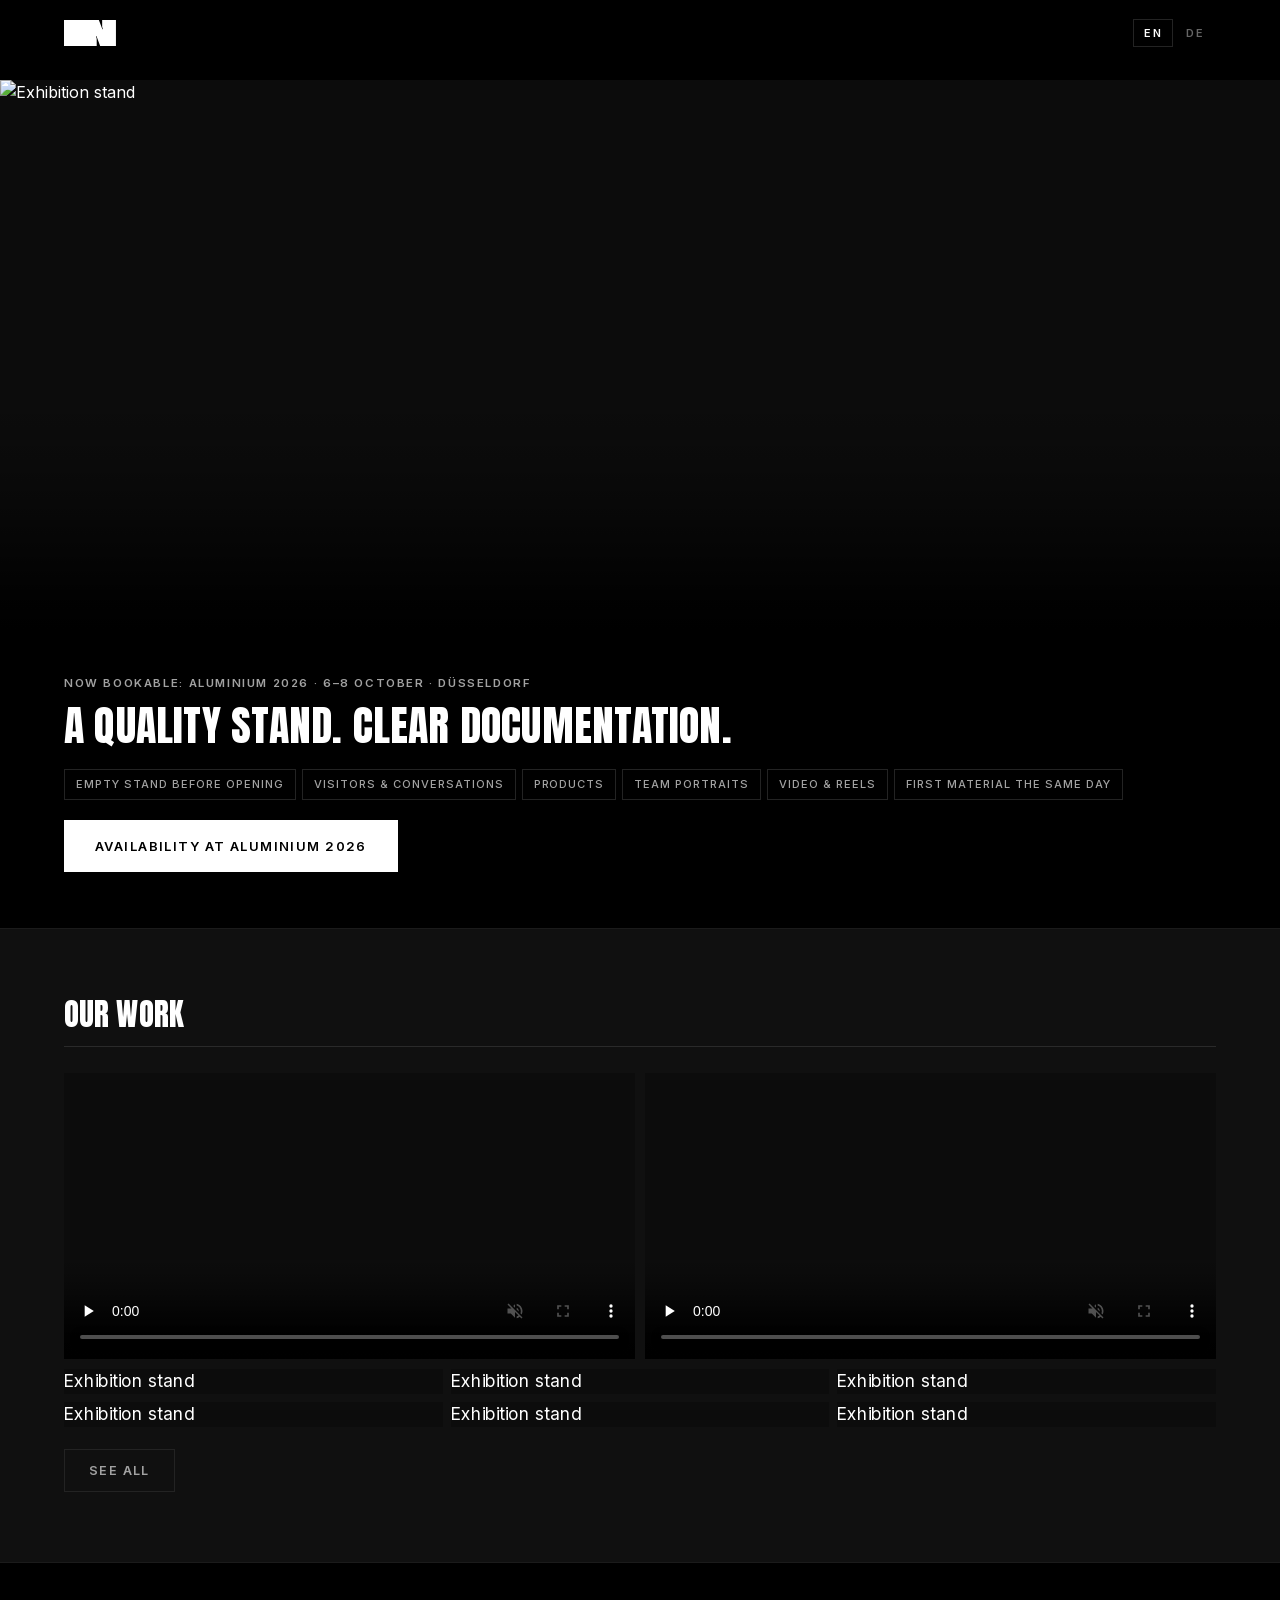
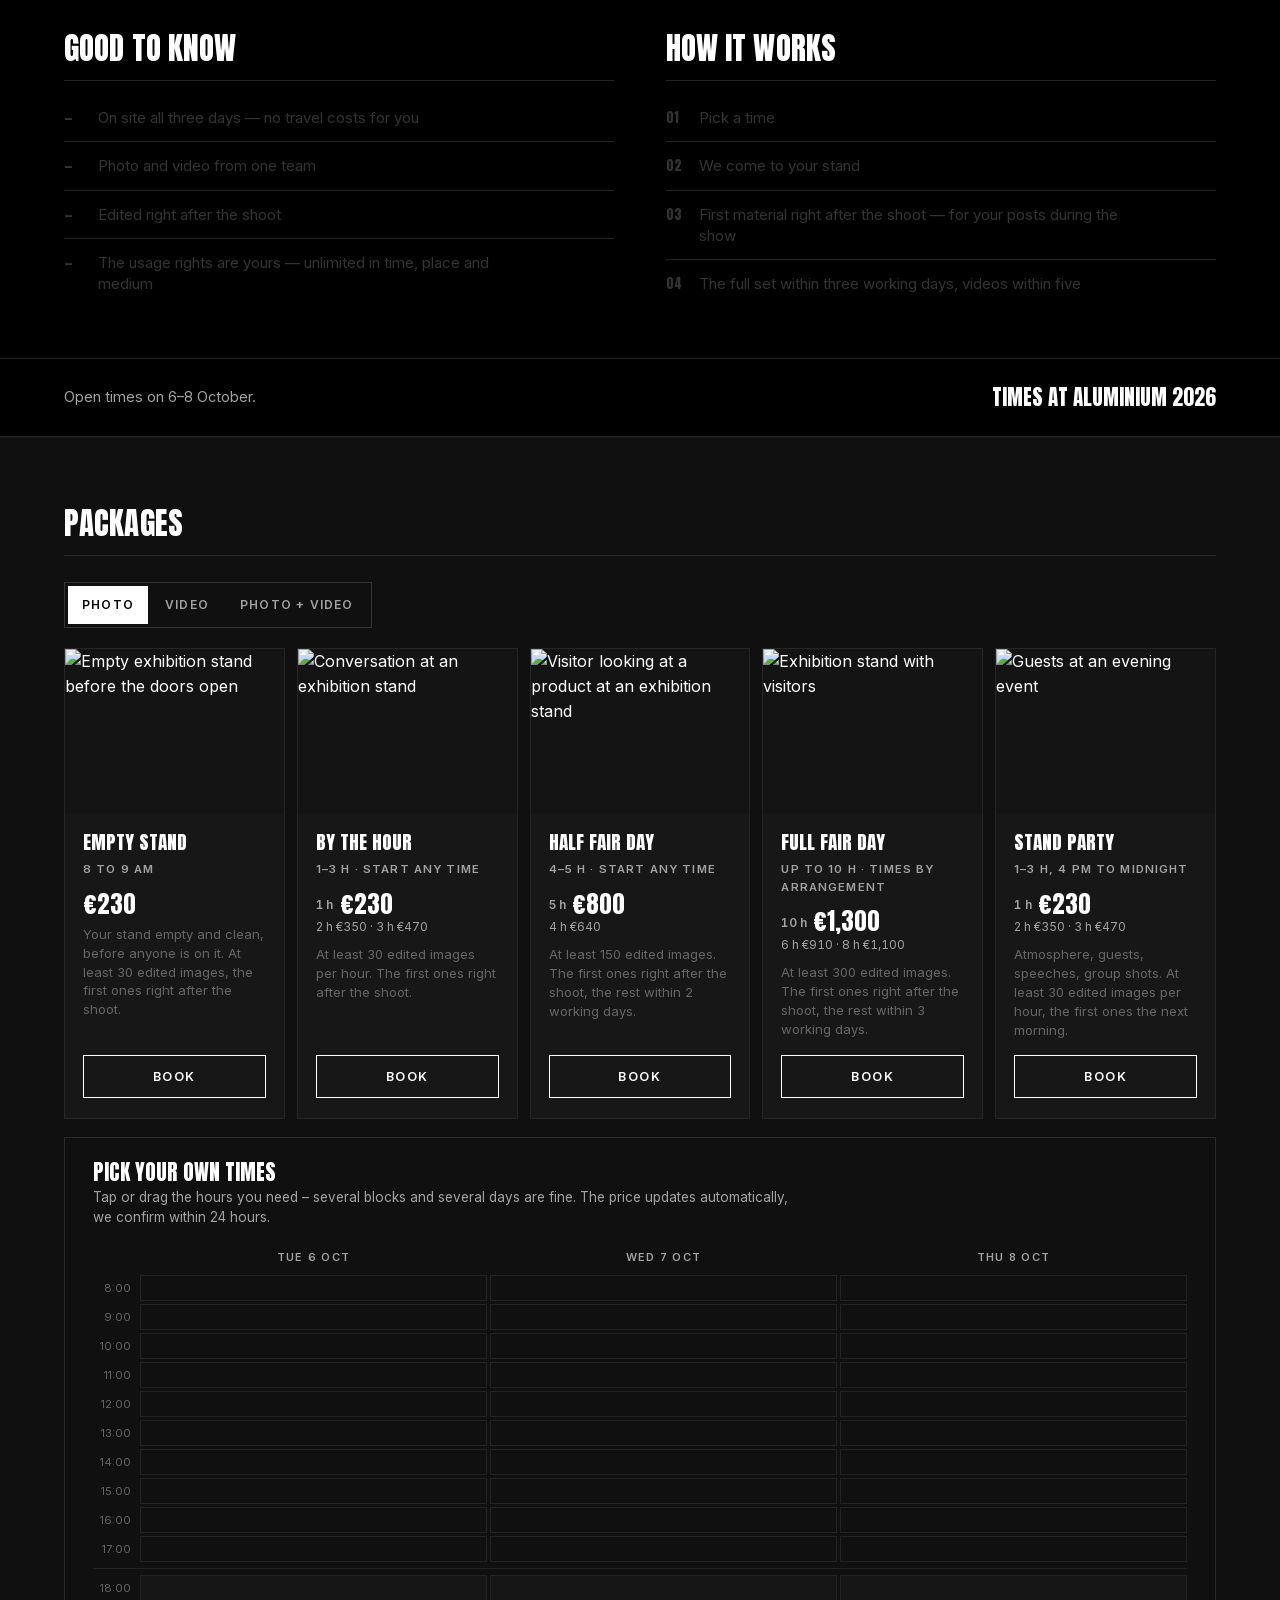
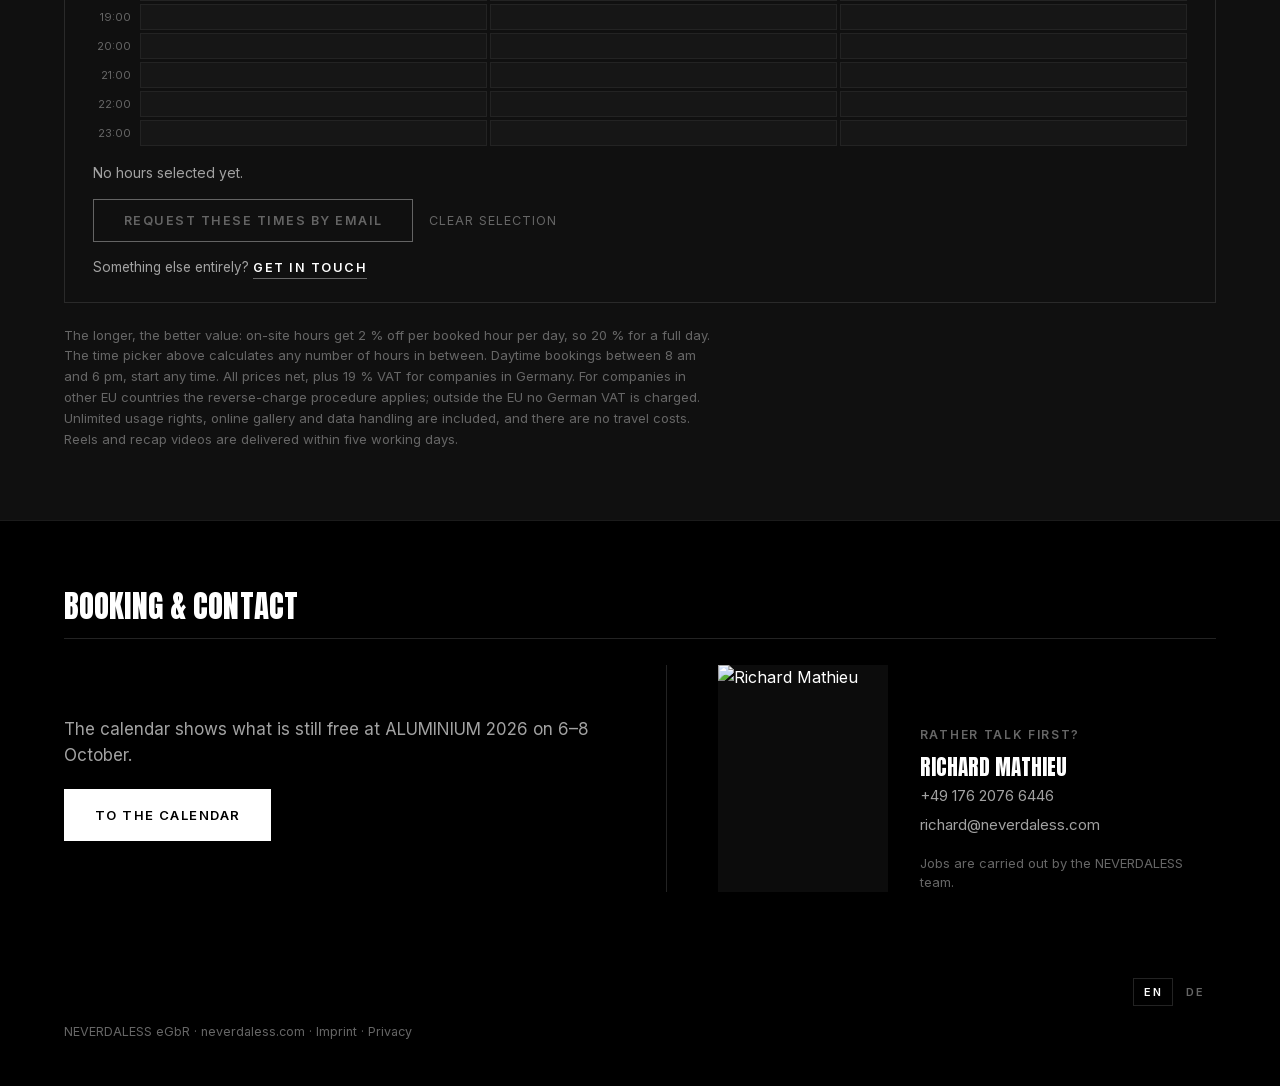
==== index.html @ 0dc6f557 "Kopfzeile etwas höher, Logo ca. 45 % größer Co-Authored-By: Claude Opus 5.5 <noreply@anthropic.com>" ====
<!doctype html>
<html lang="en">
<head>
<meta charset="utf-8">
<meta name="viewport" content="width=device-width,initial-scale=1,viewport-fit=cover">
<meta name="robots" content="noindex,nofollow">
<meta name="description" content="Photo and video for your exhibition stand at ALUMINIUM 2026 in Düsseldorf, bookable by the hour. NEVERDALESS.">
<meta property="og:title" content="Exhibition Stand Documentation | NEVERDALESS">
<meta property="og:description" content="Photo and video for your exhibition stand at ALUMINIUM 2026, bookable by the hour.">
<meta property="og:image" content="https://static.wixstatic.com/media/fe18f9_3aad3841d3294165a005862a00bf77a9~mv2.jpg/v1/fill/w_1200,h_630,q_85/file.jpg">
<meta name="theme-color" content="#000000">
<link rel="icon" href="https://static.wixstatic.com/shapes/af249d_1c108b23d3884ca4b570a768c22b61ab.svg" type="image/svg+xml">
<title>Exhibition Stand Documentation</title>
<link rel="stylesheet" href="fonts/fonts.css?v=2">

<style>
:root{
  color-scheme: dark;
  --ground:#000000;
  --raise:#0c0c0c;
  --line:#232323;
  --ink:#ffffff;
  --ink-2:#a2a2a2;
  --ink-3:#666666;
  --display:"Anton","Haettenschweiler","Arial Narrow",Impact,sans-serif;
  --body:"Inter","Helvetica Neue",Helvetica,Arial,sans-serif;
  --gut:clamp(18px,5vw,64px);
}
*{box-sizing:border-box}
body{
  background:var(--ground);color:var(--ink);
  font-family:var(--body);font-size:16px;line-height:1.55;
  -webkit-font-smoothing:antialiased;margin:0;
}
img,video{max-width:100%;display:block}
a{color:inherit}
p{margin:0}
ul{margin:0;padding:0;list-style:none}

.bleed{padding-inline:var(--gut)}
section{padding-block:clamp(40px,5.5vw,72px)}

.label{
  font-family:var(--display);font-weight:400;
  font-size:clamp(21px,2.5vw,31px);line-height:1;letter-spacing:.004em;
  text-transform:uppercase;color:var(--ink);
  margin:0 0 26px;padding-bottom:16px;border-bottom:1px solid var(--line);
}
h1,h2{font-family:var(--display);font-weight:400;margin:0;text-transform:uppercase;text-wrap:balance}
h1{font-size:clamp(25px,3.4vw,42px);line-height:1.06;letter-spacing:.005em}
h2{font-size:clamp(20px,2.4vw,30px);line-height:1.06}

/* ---------- Sprachumschalter ---------- */
.bar{
  display:flex;justify-content:flex-end;gap:2px;
  padding-block:16px;background:var(--ground);align-items:center;
  position:sticky;top:env(safe-area-inset-top,0px);z-index:5;
}
.bar.static{position:static}
.bar .logo{margin-right:auto;display:flex;align-items:center;color:var(--ink);padding:4px 0}
.bar .logo svg{height:26px;width:auto;display:block}
.bar .logo:hover{opacity:.75}
.bar button{
  font-family:var(--body);font-size:11px;font-weight:600;letter-spacing:.16em;
  background:none;border:1px solid transparent;color:var(--ink-3);
  padding:6px 10px;cursor:pointer;transition:color .16s,border-color .16s;
}
.bar button[aria-pressed="true"]{color:var(--ink);border-color:var(--line)}
.bar button:hover{color:var(--ink)}

/* ---------- Hero ---------- */
.stage{width:100%;aspect-ratio:21/9;overflow:hidden;background:var(--raise);margin-top:14px}
.stage{position:relative}
.stage img{position:absolute;inset:0;width:100%;height:100%;object-fit:cover;opacity:0;transition:opacity 1s ease}
.stage img.on{opacity:1}
.stage::after{content:"";position:absolute;left:0;right:0;bottom:0;height:42%;pointer-events:none;
  background:linear-gradient(to bottom,rgba(0,0,0,0) 0%,rgba(0,0,0,.18) 30%,rgba(0,0,0,.5) 60%,rgba(0,0,0,.85) 85%,var(--ground) 100%)}
@media(max-width:700px){.stage{aspect-ratio:4/3}}
.hero{padding-block:clamp(28px,4vw,46px) clamp(34px,5vw,56px)}
.hero-in{display:flex;flex-direction:column;gap:20px;align-items:flex-start}
.hero .fair{font-size:11.5px;font-weight:600;letter-spacing:.14em;text-transform:uppercase;color:var(--ink-2);margin:0 0 -8px}
.hero .sub{color:var(--ink-2);font-size:clamp(14.5px,1.4vw,17px);max-width:64ch}
.hero .sub.claim{color:var(--ink);font-weight:500;letter-spacing:.01em}
.hero .sub b{color:var(--ink);font-weight:500}

.cta{
  display:inline-block;font-family:var(--body);font-size:13px;font-weight:600;
  letter-spacing:.11em;text-transform:uppercase;
  background:var(--ink);color:#000;text-decoration:none;
  padding:15px 30px;border:1px solid var(--ink);transition:background .16s,color .16s;
}
.cta:hover,.cta:focus-visible{background:transparent;color:var(--ink)}
a:focus-visible,button:focus-visible{outline:2px solid #fff;outline-offset:3px}

/* ---------- Schlagworte ---------- */
.tags{display:flex;flex-wrap:wrap;gap:6px}
.tags span{
  font-size:11px;font-weight:500;letter-spacing:.09em;text-transform:uppercase;
  color:var(--ink-2);border:1px solid var(--line);padding:6px 11px;
}

/* ---------- Galerien ---------- */
.films{display:grid;grid-template-columns:repeat(auto-fit,minmax(320px,1fr));gap:10px}
.films video{width:100%;background:var(--raise)}
.shots{columns:1;column-gap:8px}
@media(min-width:600px){.shots{columns:2}}
@media(min-width:1000px){.shots{columns:3}}
.shots figure{margin:0 0 8px;break-inside:avoid;overflow:hidden;background:var(--raise)}
.shots figure.more{display:none}
.shots.open figure.more{display:block}
.more-btn{margin-top:14px;font-family:var(--body);font-size:12.5px;font-weight:600;letter-spacing:.11em;text-transform:uppercase;background:none;border:1px solid var(--line);color:var(--ink-2);padding:13px 24px;cursor:pointer;transition:color .16s,border-color .16s}
.more-btn:hover{color:var(--ink);border-color:var(--ink-3)}
.shots.open + .more-btn .m-open,.shots:not(.open) + .more-btn .m-close{display:none}
.shots img{width:100%;transition:transform .5s cubic-bezier(.2,.6,.2,1),filter .5s}
/* Weiches Scrollen (Lenis, nur Maus/Trackpad) + versetzte Galerie */
html.lenis,html.lenis body{height:auto}
.lenis.lenis-smooth{scroll-behavior:auto!important}
.lenis.lenis-smooth [data-lenis-prevent]{overscroll-behavior:contain}
.lenis.lenis-stopped{overflow:hidden}
.shots.px img{scale:1.1}
@media(hover:hover){.shots figure:hover img{transform:scale(1.035);filter:brightness(1.07)}}

/* ---------- Stichpunkte mit Lupe ---------- */
.cols{display:grid;grid-template-columns:1fr;gap:clamp(34px,4vw,56px)}
@media(min-width:800px){.cols{grid-template-columns:repeat(2,1fr)}}
.lens li{
  --t:0;
  padding:13px 0;border-top:1px solid var(--line);
  display:flex;gap:14px;align-items:baseline;
}
.lens li:first-child{border-top:0;padding-top:0}
.lens .n{
  font-family:var(--display);font-size:13px;color:var(--ink);
  font-variant-numeric:tabular-nums;flex:none;min-width:1.5em;
  opacity:calc(.2 + var(--t) * .8);
  transition:opacity .22s ease;
}
.lens .tx{
  display:inline-block;max-width:80%;
  font-size:15px;line-height:1.4;color:var(--ink);
  opacity:calc(.2 + var(--t) * .8);
  transform:scale(calc(1 + var(--t) * .25));
  transform-origin:left center;
  transition:opacity .22s ease,transform .22s cubic-bezier(.2,.7,.2,1);
  will-change:transform,opacity;
}
html.no-lens .lens .tx,html.no-lens .lens .n{opacity:1;transform:none}
.proofs{grid-column:1/-1}
.proof-h{font-size:12px;font-weight:600;letter-spacing:.14em;text-transform:uppercase;color:var(--ink-2);margin:0 0 12px}
.proof-row{display:grid;grid-template-columns:1fr;gap:10px}
@media(min-width:800px){.proof-row{grid-template-columns:1fr 1fr}}
.proof{margin:0}
.proof img{width:100%;background:var(--raise)}
.proof figcaption{
  margin-top:9px;font-size:12px;font-weight:500;letter-spacing:.14em;
  text-transform:uppercase;color:var(--ink-3);
}

/* ---------- Pakete ---------- */
.packs{display:grid;grid-template-columns:1fr;gap:10px}
@media(min-width:700px){.packs{grid-template-columns:repeat(2,1fr)}}
@media(min-width:1100px){.packs{grid-template-columns:repeat(4,1fr)}}
.pack{
  background:var(--raise);border:1px solid var(--line);
  padding:clamp(22px,2.2vw,28px);display:flex;flex-direction:column;gap:20px;
}
.pack .dur{font-family:var(--display);font-size:clamp(17px,1.8vw,21px);line-height:1;text-transform:uppercase}
.tiers li{
  display:flex;justify-content:space-between;align-items:baseline;gap:14px;
  padding:10px 0;border-top:1px solid var(--line);
}
.tiers li:first-child{border-top:0;padding-top:0}
.tiers .what{font-size:14px;color:var(--ink-2)}
.tiers .fee{font-size:16px;font-weight:600;font-variant-numeric:tabular-nums;white-space:nowrap}
.hrs{width:100%;border-collapse:collapse;font-variant-numeric:tabular-nums}
.hrs th{font-size:11px;font-weight:600;letter-spacing:.1em;text-transform:uppercase;color:var(--ink-3);text-align:right;padding:0 0 8px}
.hrs td{padding:9px 0;border-top:1px solid var(--line);text-align:right;font-size:14.5px;font-weight:600;white-space:nowrap}
.hrs td:first-child{text-align:left;font-size:13.5px;font-weight:400;color:var(--ink-2);white-space:normal;padding-right:8px}
.hrs th+th,.hrs td+td{padding-left:8px}
.incl{margin:auto 0 0;display:flex;flex-direction:column;gap:7px}
.incl li{font-size:13.5px;color:var(--ink-3);padding-left:15px;position:relative;line-height:1.45}
.incl li::before{content:"";position:absolute;left:0;top:.62em;width:5px;height:1px;background:var(--ink-3)}
.pack.early{border-color:#3a3a3a}
.book-link{display:block;text-align:center;margin-top:4px;padding:11px 16px;border:1px solid var(--ink);color:var(--ink);text-decoration:none;font-size:12.5px;font-weight:600;letter-spacing:.12em;text-transform:uppercase;transition:background .16s,color .16s}
.book-link:hover,.book-link:focus-visible{background:var(--ink);color:#000}
.pack .when,.party .when{font-size:12px;font-weight:600;letter-spacing:.1em;text-transform:uppercase;color:var(--ink-2);margin-top:-10px}

/* ---------- Pakete als Bildkarten ---------- */
.pc-switch{display:inline-flex;border:1px solid #333;padding:3px;gap:3px;margin-bottom:20px;max-width:100%}
.pc-switch button{font:inherit;font-size:12px;font-weight:600;letter-spacing:.1em;text-transform:uppercase;color:var(--ink-2);background:none;border:0;padding:10px 14px;cursor:pointer;white-space:nowrap}
.pc-switch button[aria-pressed="true"]{background:var(--ink);color:#000}
.pc-switch button:focus-visible{outline:1px solid var(--ink);outline-offset:2px}
.pc-cards{display:grid;grid-template-columns:repeat(5,minmax(0,1fr));gap:12px}
.pc-card{display:flex;flex-direction:column;background:var(--raise);border:1px solid var(--line);min-width:0}
.pc-card figure{margin:0;aspect-ratio:4/3;overflow:hidden;background:#141414}
.pc-card figure img{width:100%;height:100%;object-fit:cover}
.pc-in{display:flex;flex-direction:column;gap:9px;padding:18px 18px 20px;flex:1}
.pc-in .dur{font-family:var(--display);font-size:clamp(17px,1.5vw,20px);line-height:1.05;text-transform:uppercase}
.pc-in .when{font-size:11.5px;font-weight:600;letter-spacing:.1em;text-transform:uppercase;color:var(--ink-2)}
.pc-price{display:flex;flex-direction:column;gap:2px;margin-top:4px}
.pc-num{font-family:var(--display);font-size:clamp(22px,1.9vw,27px);line-height:1;font-variant-numeric:tabular-nums}
.pc-num small{font-family:var(--body);font-size:12px;font-weight:600;letter-spacing:.02em;text-transform:none;color:var(--ink-2);margin-right:6px;vertical-align:.35em}
.pc-per{font-size:12px;color:var(--ink-2);font-variant-numeric:tabular-nums}
.pc-note{font-size:13px;color:var(--ink-3);line-height:1.45;flex:1}
.pc-in .book-link{margin-top:6px}
.pc-note[data-mode]{display:none}
.pc-cards.m0 .pc-note[data-mode="0"],.pc-cards.m1 .pc-note[data-mode="1"],.pc-cards.m2 .pc-note[data-mode="2"]{display:block}
.pc-card{transition:transform .25s ease,background-color .25s ease,border-color .25s ease,box-shadow .25s ease}
.pc-card figure img{transition:transform .5s ease}
@media(hover:hover){
  .pc-card:hover{transform:translateY(-4px);background:#161616;border-color:#3a3a3a;box-shadow:0 14px 30px rgba(0,0,0,.55)}
  .pc-card:hover figure img{transform:scale(1.035)}
}
.pc-card:focus-within{border-color:#3a3a3a}
/* Abschnitte abwechselnd heller */
section.alt{background:#101010;border-block:1px solid #1b1b1b}
section.alt .label{border-bottom-color:#2a2a2a}
section.alt .pc-card{background:#171717;border-color:#262626}
section.alt .flex-bar{border-color:#2a2a2a}
@media(hover:hover){section.alt .pc-card:hover{background:#1e1e1e;border-color:#3a3a3a}}

@media(prefers-reduced-motion:reduce){.pc-card,.pc-card figure img{transition:none}.pc-card:hover{transform:none}.pc-card:hover figure img{transform:none}}
@media(max-width:1179px){
  .pc-cards{grid-template-columns:1fr;gap:10px}
  .pc-card{display:grid;grid-template-columns:minmax(0,38%) minmax(0,1fr)}
  .pc-card figure{aspect-ratio:auto;height:100%;min-height:200px}
}
@media(max-width:599px){
  .pc-card{display:flex}
  .pc-card figure{aspect-ratio:2/1;min-height:0;height:auto}
  .pc-in{padding:16px 16px 18px}
  .pc-switch{display:flex}
  .pc-switch button{flex:1;padding:10px 6px;font-size:11px;letter-spacing:.06em}
}
.flex-bar{margin-top:18px;border:1px solid var(--line);padding:clamp(18px,2vw,24px) clamp(22px,2.2vw,28px);display:flex;justify-content:space-between;align-items:center;gap:18px 32px;flex-wrap:wrap}
.flex-bar .fb-text{display:flex;flex-direction:column;gap:5px;max-width:70ch}
.flex-bar .fb-h{font-family:var(--display);font-size:clamp(17px,1.8vw,21px);text-transform:uppercase;line-height:1}
.flex-bar .fb-t{font-size:13.5px;color:var(--ink-2);line-height:1.45}

/* Wunschzeiten-Wähler */
.flex-bar.tw{display:block}
.tw-grid{margin-top:18px;display:grid;grid-template-columns:44px repeat(3,1fr);gap:3px;user-select:none;-webkit-user-select:none;touch-action:pan-y}
.tw-grid .tw-day{font-size:11px;font-weight:600;letter-spacing:.12em;text-transform:uppercase;color:var(--ink-2);text-align:center;padding:4px 0 6px}
.tw-grid .tw-h{font-size:11px;color:var(--ink-3);text-align:right;padding-right:6px;line-height:26px}
.tw-grid button{height:26px;border:1px solid var(--line);background:transparent;cursor:pointer;padding:0;font:inherit;color:transparent}
.tw-grid button:hover{border-color:var(--ink-3)}
.tw-grid button[aria-pressed="true"]{background:var(--ink);border-color:var(--ink)}
.tw-grid .tw-eve{background:rgba(255,255,255,.025)}
.tw-grid button.tw-full{background:repeating-linear-gradient(135deg,#1a1a1a 0 6px,#111 6px 12px);border-color:#1a1a1a;cursor:not-allowed}
.tw-grid .tw-sep{grid-column:1/-1;height:1px;background:var(--line);margin:3px 0}
.tw-out{margin-top:16px;font-size:14px;color:var(--ink-2);line-height:1.6;min-height:22px}
.tw-out b{color:var(--ink);font-weight:600}
.tw-out .tw-sum{margin-top:6px;font-family:var(--display);font-size:22px;color:var(--ink);text-transform:uppercase}
.tw-actions{margin-top:14px;display:flex;flex-wrap:wrap;gap:10px 16px;align-items:center}
.tw-actions .tw-send{margin-top:0;flex:0 1 320px}
.tw-actions .tw-send[aria-disabled="true"]{opacity:.35;pointer-events:none}
.tw-reset{background:none;border:0;color:var(--ink-3);font:inherit;font-size:12.5px;letter-spacing:.08em;text-transform:uppercase;cursor:pointer;padding:6px 0}
.tw-else{display:block;margin-top:16px}
.party{margin-top:10px;background:var(--raise);border:1px solid var(--line);padding:clamp(22px,2.2vw,28px);display:grid;grid-template-columns:1fr;gap:24px}
@media(min-width:800px){.party{grid-template-columns:1.1fr 1fr;align-items:start;gap:40px}}
.party-pics{position:relative;width:100%;max-width:680px;aspect-ratio:283/100;margin-top:4px;overflow:hidden;background:linear-gradient(to right,var(--ground),#1b1712 50%,var(--ground))}
.party-pics img{position:absolute;top:0;height:100%;width:53%;object-fit:cover}
.party-pics img:first-child{left:0;-webkit-mask-image:linear-gradient(to right,#000 0,#000 80%,rgba(0,0,0,.55) 90%,transparent 100%);mask-image:linear-gradient(to right,#000 0,#000 80%,rgba(0,0,0,.55) 90%,transparent 100%)}
.party-pics img:last-child{right:0;-webkit-mask-image:linear-gradient(to left,#000 0,#000 80%,rgba(0,0,0,.55) 90%,transparent 100%);mask-image:linear-gradient(to left,#000 0,#000 80%,rgba(0,0,0,.55) 90%,transparent 100%)}
.party-text{display:flex;flex-direction:column;gap:20px}
.party .party-pics{max-width:340px}
.party .incl{margin:0}
.party .dur{font-family:var(--display);font-size:clamp(17px,1.8vw,21px);line-height:1;text-transform:uppercase}
.party .when{margin-top:-10px}
.party-price{display:flex;flex-direction:column;gap:20px}
.fb-link{font-size:12.5px;font-weight:600;letter-spacing:.12em;text-transform:uppercase;color:var(--ink);text-decoration:none;border-bottom:1px solid var(--ink-3);padding-bottom:3px;white-space:nowrap}
.fb-link:hover{border-color:var(--ink)}
.flex-bar .fb-reach{display:flex;flex-direction:column;gap:4px;font-size:14px}
.flex-bar .fb-reach a{color:var(--ink-2);text-decoration:none}
.flex-bar .fb-reach a:hover{color:var(--ink)}
.pack.open{border-color:#3a3a3a}
.pack.open .reach{display:flex;flex-direction:column;gap:6px;font-size:14px;color:var(--ink-2)}
.pack.open .reach a{text-decoration:none}
.pack.open .reach a:hover{color:var(--ink)}
.jump{
  display:flex;align-items:center;justify-content:space-between;gap:20px;
  margin-top:clamp(34px,4vw,52px);padding:22px var(--gut);
  margin-inline:calc(var(--gut) * -1);
  border-top:1px solid var(--line);border-bottom:1px solid var(--line);
  text-decoration:none;color:var(--ink-2);transition:color .18s,background .18s;
}
.jump:hover,.jump:focus-visible{color:var(--ink);background:var(--raise)}
.jump .jt{font-size:14.5px;line-height:1.4}
.jump .ja{font-family:var(--display);font-size:clamp(17px,1.8vw,21px);text-transform:uppercase;white-space:nowrap;color:var(--ink)}
@media(max-width:560px){.jump{flex-direction:column;align-items:flex-start;gap:12px}}
.fine{margin-top:22px;color:var(--ink-3);font-size:13px;max-width:82ch;line-height:1.6}

/* ---------- Buchung ---------- */
.book{display:flex;flex-direction:column;gap:20px;align-items:flex-start}
.book .sub{font-size:clamp(15px,1.4vw,17px)}
.bk-grid{display:grid;grid-template-columns:1fr;gap:clamp(32px,4vw,56px)}
.bk-grid .solo{padding-top:28px;border-top:1px solid var(--line)}
@media(min-width:768px){.bk-grid{grid-template-columns:1fr 1fr;align-items:center}.bk-grid .solo{padding-top:0;border-top:0;padding-left:clamp(28px,4vw,56px);border-left:1px solid var(--line)}}
.bk-grid .solo .pic{width:clamp(110px,14vw,170px)}
.pack-pics{margin-top:4px}
.cal-wrap{margin-top:clamp(36px,4.5vw,56px);border-top:1px solid var(--line);padding-top:clamp(24px,3vw,36px);scroll-margin-top:24px}
#cal-inline{width:100%;min-height:0}
.cal-actions{display:flex;flex-wrap:wrap;gap:10px 12px;max-width:640px}
.cal-actions .book-link{flex:1 1 240px;margin-top:0;font-family:var(--body);background:none;cursor:pointer}
.cal-actions .cal-load{background:var(--ink);color:#000}
.cal-actions .cal-load:hover,.cal-actions .cal-load:focus-visible{background:transparent;color:var(--ink)}
.cal-hint{margin:12px 0 0;color:var(--ink-3);font-size:13px;line-height:1.55;max-width:62ch}
.cal-wrap.started .cal-load{display:none}
.cal-wrap.loaded .cal-actions,.cal-wrap.loaded .cal-hint{display:none}
.solo .lead{font-size:12px;font-weight:600;letter-spacing:.14em;text-transform:uppercase;color:var(--ink-3);margin-bottom:6px}
.direct{font-size:15px;color:var(--ink-2);margin:0}
.direct a{color:var(--ink);text-decoration:none;white-space:nowrap}
.direct a:hover{text-decoration:underline}
.direct .sep{color:var(--ink-3);margin:0 4px}
@media(max-width:560px){.direct .sep{display:none}.direct a{display:table;margin-top:6px}}
.mail{font-family:var(--display);font-size:clamp(22px,4vw,46px);line-height:1;text-decoration:none;word-break:break-word}

/* ---------- Team ---------- */
.team{display:grid;grid-template-columns:repeat(2,1fr);gap:clamp(14px,2vw,22px)}
@media(min-width:900px){.team{grid-template-columns:repeat(4,1fr)}}
.person{display:flex;flex-direction:column;gap:8px;min-width:0}
.person .pic{aspect-ratio:3/4;overflow:hidden;background:var(--raise)}
.person .pic img{width:100%;height:100%;object-fit:cover;transition:filter .5s}
@media(hover:hover){.person:hover .pic img{filter:brightness(1.08)}}
.person .nm{font-size:12.5px;font-weight:600;letter-spacing:.07em;text-transform:uppercase}
.person a,.person .tel{font-size:12.5px;color:var(--ink-2);text-decoration:none;overflow-wrap:anywhere;hyphens:none}
.person a:hover{color:var(--ink)}

.solo{display:flex;gap:clamp(18px,3vw,32px);align-items:flex-end}
.solo .pic{width:clamp(120px,22vw,200px);aspect-ratio:3/4;overflow:hidden;background:var(--raise);flex:none}
.solo .pic img{width:100%;height:100%;object-fit:cover}
.solo .who{display:flex;flex-direction:column;gap:6px;min-width:0}
.solo .nm{font-family:var(--display);font-size:clamp(17px,1.8vw,21px);text-transform:uppercase;line-height:1}
.solo .role{font-size:12px;font-weight:600;letter-spacing:.14em;text-transform:uppercase;color:var(--ink-3);margin-bottom:8px}
.solo a{font-size:15px;color:var(--ink-2);text-decoration:none;overflow-wrap:anywhere}
.solo a:hover{color:var(--ink)}
.solo .crew{margin-top:12px;font-size:13px;color:var(--ink-3);line-height:1.45}
.foot{padding-block:0 44px;color:var(--ink-3);font-size:12.5px}
.foot a{text-decoration:none}

/* ---------- Einblenden ---------- */
.pre{opacity:0;transform:translateY(22px)}
.in{opacity:1;transform:none;transition:opacity .7s ease,transform .7s cubic-bezier(.2,.6,.2,1)}
@media (prefers-reduced-motion:reduce){
  *{transition:none!important;animation:none!important}
  .pre{opacity:1;transform:none}
  .lens .tx,.lens .n{opacity:1!important;transform:none!important}
}
</style>

<div class="bar bleed">
  <a class="logo" href="https://www.neverdaless.com" target="_blank" rel="noopener" aria-label="Neverdaless"><svg viewBox="0 0 45 22.5219" aria-hidden="true" focusable="fals
</head>
<body>e"><path fill="currentColor" d="M 0.0000 0.0000 L 30.2026 0.0000 L 33.1694 7.8178 A 0.2492 0.2492 0 0 0 33.6678 7.8178 L 33.0658 5.7872 L 33.0658 0.0000 L 45.0000 0.0000 L 45.0000 22.5219 L 31.3255 22.5219 L 28.1940 14.1677 A 0.2443 0.2443 0 0 0 27.7054 14.1677 L 28.3343 16.2939 L 28.3343 22.5219 L 0.0000 22.5219 Z"/></svg></a>
  <button type="button" data-lang="en" aria-pressed="true">EN</button>
  <button type="button" data-lang="de" aria-pressed="false">DE</button>
</div>

<div class="stage">
  <img class="on" src="https://static.wixstatic.com/media/fe18f9_3aad3841d3294165a005862a00bf77a9~mv2.jpg/v1/fit/w_2200,h_2200,q_85/file.jpg" alt="Exhibition stand" loading="eager">
  <img data-src="https://static.wixstatic.com/media/fe18f9_0e9bf6e1a6534a59a7f3d863154196d4~mv2.jpg/v1/fit/w_2200,h_2200,q_85/file.jpg" alt="Exhibition stand">
  <img data-src="https://static.wixstatic.com/media/fe18f9_e96d45f8e0614279ace6249fa4a36d3a~mv2.jpg/v1/fit/w_2200,h_2200,q_85/file.jpg" alt="Exhibition stand">
  <img data-src="https://static.wixstatic.com/media/fe18f9_2f034d73d5254059a507c0ee9b0cd5ee~mv2.jpg/v1/fit/w_2200,h_2200,q_85/file.jpg" alt="Exhibition stand">
  <img data-src="https://static.wixstatic.com/media/fe18f9_4cf3f62260364f77915ed415f0a549b7~mv2.jpg/v1/fit/w_2200,h_2200,q_85/file.jpg" alt="Exhibition stand">
  <img data-src="https://static.wixstatic.com/media/fe18f9_245bd6aec1f4456eaab966787904844e~mv2.jpg/v1/fit/w_2200,h_2200,q_85/file.jpg" alt="Exhibition stand">
</div>

<section class="hero bleed">
  <div class="hero-in">
    <p class="fair" data-de="Jetzt buchbar: {fair} · {dates} · {city}">Now bookable: {fair} · {dates} · {city}</p>
    <h1 data-de="Hochwertiger Stand. Klare Dokumentation.">A quality stand. Clear documentation.</h1>
    <div class="tags">
      <span data-de="Leerer Stand vor Messeöffnung">Empty stand before opening</span>
      <span data-de="Besucher &amp; Gespräche">Visitors &amp; conversations</span>
      <span data-de="Produkte">Products</span>
      <span data-de="Teamporträts">Team portraits</span>
      <span data-de="Video &amp; Reels">Video &amp; reels</span>
      <span data-de="Erstes Material am selben Tag">First material the same day</span>
    </div>
    <a class="cta" href="#booking" data-de="Verfügbarkeit auf der {fair}">Availability at {fair}</a>
  </div>
</section>

<section class="bleed rise alt">
  <p class="label" data-de="Unsere Referenzen">Our work</p>
  <div class="films">
    <video src="https://video.wixstatic.com/video/fe18f9_1ea583b1c28b4db09e87d09adfff8e07/720p/mp4/file.mp4" poster="https://static.wixstatic.com/media/fe18f9_2d4021ef36b045e5b7be317c3b032c5f~mv2.jpg/v1/fit/w_1600,h_1600,q_85/file.jpg" controls muted playsinline preload="none"></video>
    <video src="https://video.wixstatic.com/video/fe18f9_8b0a197d12224a24a4bc466aca7b3c17/720p/mp4/file.mp4" poster="https://static.wixstatic.com/media/fe18f9_83886915838c4d1b96222e104f0e43ef~mv2.jpg/v1/fit/w_1600,h_1600,q_85/file.jpg" controls muted playsinline preload="none"></video>
  </div>
  <div style="height:10px"></div>
  <div class="shots">
    <figure><img src="https://static.wixstatic.com/media/fe18f9_3aad3841d3294165a005862a00bf77a9~mv2.jpg/v1/fit/w_2200,h_2200,q_85/file.jpg" alt="Exhibition stand" loading="lazy"></figure>
    <figure><img src="https://static.wixstatic.com/media/fe18f9_e96d45f8e0614279ace6249fa4a36d3a~mv2.jpg/v1/fit/w_2200,h_2200,q_85/file.jpg" alt="Exhibition stand" loading="lazy"></figure>
    <figure><img src="https://static.wixstatic.com/media/fe18f9_01d2f9b3198249a7b5ce301fa843e7c3~mv2.jpg/v1/fit/w_1600,h_1600,q_85/file.jpg" alt="Exhibition stand" loading="lazy"></figure>
    <figure><img src="https://static.wixstatic.com/media/fe18f9_0e9bf6e1a6534a59a7f3d863154196d4~mv2.jpg/v1/fit/w_2200,h_2200,q_85/file.jpg" alt="Exhibition stand" loading="lazy"></figure>
    <figure><img src="https://static.wixstatic.com/media/fe18f9_3b95a2a971774f2da7e600b8b41dca64~mv2.jpg/v1/fit/w_1600,h_1600,q_85/file.jpg" alt="Exhibition stand" loading="lazy"></figure>
    <figure><img src="https://static.wixstatic.com/media/fe18f9_05272d118c1c490082338de9843dcd07~mv2.jpg/v1/fit/w_1600,h_1600,q_85/file.jpg" alt="Exhibition stand" loading="lazy"></figure>
    <figure class="more"><img src="https://static.wixstatic.com/media/fe18f9_ff8229f6552d4c02823dea7152026ae7~mv2.jpg/v1/fit/w_1600,h_1600,q_85/file.jpg" alt="Exhibition stand" loading="lazy"></figure>
    <figure class="more"><img src="https://static.wixstatic.com/media/fe18f9_2f034d73d5254059a507c0ee9b0cd5ee~mv2.jpg/v1/fit/w_2200,h_2200,q_85/file.jpg" alt="Exhibition stand" loading="lazy"></figure>
    <figure class="more"><img src="https://static.wixstatic.com/media/fe18f9_819203588e8948dcbc297788738a130d~mv2.jpg/v1/fit/w_1600,h_1600,q_85/file.jpg" alt="Exhibition stand" loading="lazy"></figure>
    <figure class="more"><img src="https://static.wixstatic.com/media/fe18f9_5534eb2b0c6a43fb838cf0f38cb0f0fb~mv2.jpg/v1/fit/w_1600,h_1600,q_85/file.jpg" alt="Exhibition stand" loading="lazy"></figure>
    <figure class="more"><img src="https://static.wixstatic.com/media/fe18f9_4cf3f62260364f77915ed415f0a549b7~mv2.jpg/v1/fit/w_2200,h_2200,q_85/file.jpg" alt="Exhibition stand" loading="lazy"></figure>
    <figure class="more"><img src="https://static.wixstatic.com/media/fe18f9_245bd6aec1f4456eaab966787904844e~mv2.jpg/v1/fit/w_2200,h_2200,q_85/file.jpg" alt="Exhibition stand" loading="lazy"></figure>
    <figure class="more"><img src="https://static.wixstatic.com/media/fe18f9_ad500b04ef1146d19a06908ed810eb68~mv2.jpg/v1/fit/w_1600,h_1600,q_85/file.jpg" alt="Exhibition stand" loading="lazy"></figure>
    <figure class="more"><img src="https://static.wixstatic.com/media/fe18f9_9926fb6e65c04c98876faea3a461bd1a~mv2.jpg/v1/fit/w_1600,h_1600,q_85/file.jpg" alt="Exhibition stand" loading="lazy"></figure>
    <figure class="more"><img src="https://static.wixstatic.com/media/fe18f9_c8fdcafd9284401580be539fdeed24a1~mv2.jpg/v1/fit/w_1600,h_1600,q_85/file.jpg" alt="Exhibition stand" loading="lazy"></figure>
  </div>
  <button type="button" class="more-btn" aria-expanded="false"><span class="m-open" data-de="Alle ansehen">See all</span><span class="m-close" data-de="Weniger anzeigen">Show less</span></button>
</section>


<section class="bleed rise" style="padding-bottom:0">
  <div class="cols">
    <div>
      <p class="label" data-de="Gut zu wissen">Good to know</p>
      <ul class="lens">
        <li><span class="n">—</span><span class="tx" data-de="Alle drei Messetage vor Ort — keine Anfahrtskosten für Sie">On site all three days — no travel costs for you</span></li>
        <li><span class="n">—</span><span class="tx" data-de="Foto und Video aus einer Hand">Photo and video from one team</span></li>
        <li><span class="n">—</span><span class="tx" data-de="Bearbeitet direkt im Anschluss">Edited right after the shoot</span></li>
        <li><span class="n">—</span><span class="tx" data-de="Die Nutzungsrechte gehören Ihnen — zeitlich, räumlich und medial unbeschränkt">The usage rights are yours — unlimited in time, place and medium</span></li>
      </ul>
    </div>
    <div>
      <p class="label" data-de="Ablauf">How it works</p>
      <ul class="lens">
        <li><span class="n">01</span><span class="tx" data-de="Termin wählen">Pick a time</span></li>
        <li><span class="n">02</span><span class="tx" data-de="Wir kommen an Ihren Stand">We come to your stand</span></li>
                <li><span class="n">03</span><span class="tx" data-de="Erstes Material direkt im Anschluss — für Ihre Posts während der Messe">First material right after the shoot — for your posts during the show</span></li>
        <li><span class="n">04</span><span class="tx" data-de="Alle weiteren Bilder innerhalb von drei Werktagen, Videos innerhalb von fünf">The full set within three working days, videos within five</span></li>
      </ul>
    </div>
  </div>
  <a class="jump" href="#booking">
    <span class="jt" data-de="Freie Zeiten vom {dates}.">Open times on {dates}.</span>
    <span class="ja" data-de="Zeiten auf der {fair}">Times at {fair}</span>
  </a>
</section>

<section class="bleed rise alt">
  <p class="label" data-de="Pakete">Packages</p>
  <div class="pc-switch" role="group" aria-label="Photo, video or both">
    <button type="button" aria-pressed="true" data-m="0" data-de="Foto">Photo</button><button type="button" aria-pressed="false" data-m="1">Video</button><button type="button" aria-pressed="false" data-m="2" data-de="Foto + Video">Photo + video</button>
  </div>
  <div class="pc-cards m0">
    <article class="pc-card">
      <figure><img src="https://static.wixstatic.com/media/fe18f9_e6f3171232ef482e99232998adeb250c~mv2.jpg/v1/fit/w_1600,h_1600,q_85/file.jpg" alt="Empty exhibition stand before the doors open" loading="lazy"></figure>
      <div class="pc-in">
        <span class="dur" data-de="Leerer Stand">Empty stand</span>
        <span class="when" data-de="8 bis 9 Uhr">8 to 9 am</span>
        <div class="pc-price"><span class="pc-num" data-p="230,350,520"></span></div>
        <p class="pc-note" data-mode="0" data-de="Ihr Stand leer und aufgeräumt, bevor jemand darauf steht. Mind. 30 bearbeitete Bilder, die ersten direkt im Anschluss.">Your stand empty and clean, before anyone is on it. At least 30 edited images, the first ones right after the shoot.</p>
        <p class="pc-note" data-mode="1" data-de="Ihr Stand leer und aufgeräumt, bevor jemand darauf steht. Ein Reel (mind. 30 s), innerhalb von fünf Werktagen.">Your stand empty and clean, before anyone is on it. One reel (min. 30 s), within five working days.</p>
        <p class="pc-note" data-mode="2" data-de="Ihr Stand leer und aufgeräumt, bevor jemand darauf steht. Mind. 30 Bilder und ein Reel (mind. 30 s).">Your stand empty and clean, before anyone is on it. At least 30 images and one reel (min. 30 s).</p>
        <a class="book-link" href="https://cal.com/neverdaless/stand-early" target="_blank" rel="noopener" data-de="Buchen">Book</a>
      </div>
    </article>
    <article class="pc-card">
      <figure><img src="https://static.wixstatic.com/media/fe18f9_819203588e8948dcbc297788738a130d~mv2.jpg/v1/fit/w_1600,h_1600,q_85/file.jpg" alt="Conversation at an exhibition stand" loading="lazy"></figure>
      <div class="pc-in">
        <span class="dur" data-de="Stundenweise">By the hour</span>
        <span class="when" data-de="1–3 Std · Start frei wählbar">1–3 h · start any time</span>
        <div class="pc-price"><span class="pc-num" data-p="230,350,520" data-pre="1"></span>
        <span class="pc-per" data-l="2,3" data-h="350,590,890|470,820,1250"></span></div>
        <p class="pc-note" data-mode="0" data-de="Mind. 30 bearbeitete Bilder pro Stunde. Die ersten direkt im Anschluss.">At least 30 edited images per hour. The first ones right after the shoot.</p>
        <p class="pc-note" data-mode="1" data-de="Ein Reel (mind. 30 s) pro Stunde, innerhalb von fünf Werktagen.">One reel (min. 30 s) per hour, within five working days.</p>
        <p class="pc-note" data-mode="2" data-de="Mind. 30 Bilder und ein Reel (mind. 30 s) pro Stunde. Erste Bilder direkt im Anschluss.">At least 30 images and one reel (min. 30 s) per hour. First images right after the shoot.</p>
        <a class="book-link" href="https://cal.com/neverdaless/stand-1h" target="_blank" rel="noopener" data-de="Buchen">Book</a>
      </div>
    </article>
    <article class="pc-card">
      <figure><img src="https://static.wixstatic.com/media/fe18f9_c8fdcafd9284401580be539fdeed24a1~mv2.jpg/v1/fit/w_1600,h_1600,q_85/file.jpg" alt="Visitor looking at a product at an exhibition stand" loading="lazy"></figure>
      <div class="pc-in">
        <span class="dur" data-de="Halber Messetag">Half fair day</span>
        <span class="when" data-de="4–5 Std · Start frei wählbar">4–5 h · start any time</span>
        <div class="pc-price"><span class="pc-num" data-p="800,1300,2000" data-pre="5"></span>
        <span class="pc-per" data-l="4" data-h="640,1050,1600"></span></div>
        <p class="pc-note" data-mode="0" data-de="Mind. 150 bearbeitete Bilder. Die ersten direkt im Anschluss, der Rest in 2 Werktagen.">At least 150 edited images. The first ones right after the shoot, the rest within 2 working days.</p>
        <p class="pc-note" data-mode="1" data-de="Short Recap (mind. 60 s) und 1 Reel, innerhalb von fünf Werktagen.">Short recap (min. 60 s) and 1 reel, within five working days.</p>
        <p class="pc-note" data-mode="2" data-de="Mind. 150 Bilder, Short Recap (mind. 60 s) und 1 Reel. Erste Bilder direkt im Anschluss.">At least 150 images, short recap (min. 60 s) and 1 reel. First images right after the shoot.</p>
        <a class="book-link" href="https://cal.com/neverdaless/stand-half" target="_blank" rel="noopener" data-de="Buchen">Book</a>
      </div>
    </article>
    <article class="pc-card">
      <figure><img src="https://static.wixstatic.com/media/fe18f9_01d2f9b3198249a7b5ce301fa843e7c3~mv2.jpg/v1/fit/w_1600,h_1600,q_85/file.jpg" alt="Exhibition stand with visitors" loading="lazy"></figure>
      <div class="pc-in">
        <span class="dur" data-de="Ganzer Messetag">Full fair day</span>
        <span class="when" data-de="Bis zu 10 Std · Zeiten nach Absprache">Up to 10 h · times by arrangement</span>
        <div class="pc-price"><span class="pc-num" data-p="1300,2250,3450" data-pre="10"></span>
        <span class="pc-per" data-l="6,8" data-h="910,1500,2350|1100,1900,2900"></span></div>
        <p class="pc-note" data-mode="0" data-de="Mind. 300 bearbeitete Bilder. Die ersten direkt im Anschluss, der Rest in 3 Werktagen.">At least 300 edited images. The first ones right after the shoot, the rest within 3 working days.</p>
        <p class="pc-note" data-mode="1" data-de="Long Recap (mind. 120 s) und 2 Reels, innerhalb von fünf Werktagen.">Long recap (min. 120 s) and 2 reels, within five working days.</p>
        <p class="pc-note" data-mode="2" data-de="Mind. 300 Bilder, Long Recap (mind. 120 s) und 2 Reels. Erste Bilder direkt im Anschluss.">At least 300 images, long recap (min. 120 s) and 2 reels. First images right after the shoot.</p>
        <a class="book-link" href="https://cal.com/neverdaless/stand-full" target="_blank" rel="noopener" data-de="Buchen">Book</a>
      </div>
    </article>
    <article class="pc-card">
      <figure><img src="https://static.wixstatic.com/media/fe18f9_c13790f0df7c42edad67ee295986410c~mv2.jpg/v1/fit/w_1600,h_1600,q_85/file.jpg" alt="Guests at an evening event" loading="lazy"></figure>
      <div class="pc-in">
        <span class="dur" data-de="Standparty">Stand party</span>
        <span class="when" data-de="1–3 Std, 16 bis 24 Uhr">1–3 h, 4 pm to midnight</span>
        <div class="pc-price"><span class="pc-num" data-p="230,350,520" data-pre="1"></span>
        <span class="pc-per" data-l="2,3" data-h="350,590,890|470,820,1250"></span></div>
        <p class="pc-note" data-mode="0" data-de="Stimmung, Gäste, Reden, Gruppenbilder. Mind. 30 bearbeitete Bilder pro Stunde, die ersten am nächsten Morgen.">Atmosphere, guests, speeches, group shots. At least 30 edited images per hour, the first ones the next morning.</p>
        <p class="pc-note" data-mode="1" data-de="Stimmung, Gäste, Reden. Ein Reel (mind. 30 s) pro Stunde, innerhalb von fünf Werktagen.">Atmosphere, guests, speeches. One reel (min. 30 s) per hour, within five working days.</p>
        <p class="pc-note" data-mode="2" data-de="Stimmung, Gäste, Reden, Gruppenbilder. Mind. 30 Bilder und ein Reel (mind. 30 s) pro Stunde.">Atmosphere, guests, speeches, group shots. At least 30 images and one reel (min. 30 s) per hour.</p>
        <a class="book-link" href="https://cal.com/neverdaless/stand-party" target="_blank" rel="noopener" data-de="Buchen">Book</a>
      </div>
    </article>
  </div>
  <div class="flex-bar tw" id="wunschzeit">
    <div class="fb-text">
      <span class="fb-h" data-de="Eigene Zeiten wählen">Pick your own times</span>
      <span class="fb-t" data-de="Tippen oder ziehen Sie die Stunden, die Sie brauchen – auch mehrere Blöcke und über mehrere Tage. Der Preis rechnet sich automatisch, wir bestätigen innerhalb von 24 Stunden.">Tap or drag the hours you need – several blocks and several days are fine. The price updates automatically, we confirm within 24 hours.</span>
    </div>
    <div class="tw-grid" role="group" aria-label="Hours"></div>
    <div class="tw-out" aria-live="polite"></div>
    <div class="tw-actions">
      <a class="book-link tw-send" href="#" data-de="Zeiten per Mail anfragen">Request these times by email</a>
      <button type="button" class="tw-reset" data-de="Auswahl löschen">Clear selection</button>
    </div>
    <span class="fb-t tw-else"><span data-de="Etwas ganz anderes?">Something else entirely?</span> <a class="fb-link" href="#kontakt" data-de="Zum Kontakt">Get in touch</a></span>
  </div>
  <p class="fine" data-de="Je länger, desto günstiger: Auf die Stunden vor Ort gibt es 2 % Rabatt je gebuchter Stunde am Tag, beim ganzen Tag also 20 %. Jede Stundenzahl dazwischen rechnet der Wunschzeiten-Wähler genau aus. Termine am Tag zwischen 8 und 18 Uhr, Beginn frei wählbar. Alle Preise netto, für Unternehmen in Deutschland zzgl. 19 % USt. Für Unternehmen aus dem EU-Ausland gilt das Reverse-Charge-Verfahren, außerhalb der EU fällt keine deutsche USt an. Unbeschränkte Nutzungsrechte, Onlinegalerie und Datenhandling sind enthalten, Anfahrt fällt nicht an. Reels und Recap-Videos kommen innerhalb von fünf Werktagen.">The longer, the better value: on-site hours get 2&nbsp;% off per booked hour per day, so 20&nbsp;% for a full day. The time picker above calculates any number of hours in between. Daytime bookings between 8 am and 6 pm, start any time. All prices net, plus 19&nbsp;% VAT for companies in Germany. For companies in other EU countries the reverse-charge procedure applies; outside the EU no German VAT is charged. Unlimited usage rights, online gallery and data handling are included, and there are no travel costs. Reels and recap videos are delivered within five working days.</p>
</section>

<section class="bleed rise" id="booking">
  <p class="label" data-de="Buchung &amp; Kontakt">Booking &amp; contact</p>
  <div class="bk-grid">
    <div class="book">
      <p class="sub" style="color:var(--ink-2);max-width:48ch" data-de="Im Kalender sehen Sie, was auf der {fair} vom {dates} noch frei ist.">The calendar shows what is still free at {fair} on {dates}.</p>
      <a class="cta" href="https://cal.com/neverdaless" target="_blank" rel="noopener" data-de="Zum Kalender">To the calendar</a>
    </div>
    <div class="solo" id="kontakt">
      <div class="pic"><img src="https://static.wixstatic.com/media/fe18f9_8ae311d345a8436ba054f29201dc0108~mv2.jpg/v1/fill/w_520,h_694,fp_0.54_0.31,q_85/file.jpg" alt="Richard Mathieu" loading="lazy"></div>
      <div class="who">
        <span class="lead" data-de="Lieber erst kurz sprechen?">Rather talk first?</span>
        <span class="nm">Richard Mathieu</span>
        <a href="tel:+4917620766446">+49 176 2076 6446</a>
        <a href="mailto:richard@neverdaless.com?subject=Exhibition%20stand%20documentation">richard@neverdaless.com</a>
        <span class="crew" data-de="Umgesetzt werden die Aufträge vom NEVERDALESS-Team.">Jobs are carried out by the NEVERDALESS team.</span>
      </div>
    </div>
  </div>
</section>

<div class="bar static bleed">
  <button type="button" data-lang="en" aria-pressed="true">EN</button>
  <button type="button" data-lang="de" aria-pressed="false">DE</button>
</div>

<p class="foot bleed">NEVERDALESS eGbR · <a href="https://www.neverdaless.com">neverdaless.com</a> · <a href="https://www.neverdaless.com/contactus-1" data-de="Impressum">Imprint</a> · <a href="/datenschutz/" data-de="Datenschutz">Privacy</a></p>

<script src="js/lenis.min.js"></script>
<!-- Besucherzähler ohne Cookies (GoatCounter, Skript selbst gehostet, keine IP-Speicherung) -->
<script data-goatcounter="https://neverdaless.goatcounter.com/count" async src="js/count.js"></script>
<script>
(function(){
  /* ===== MESSE — nur diese Zeilen für eine andere Messe ändern ===== */
  var FAIR = { name: "ALUMINIUM 2026", city: "Düsseldorf", en: "6–8 October", de: "6. bis 8. Oktober" };
  /* ================================================================= */
  function fill(t, lang){
    return t.replace(/\{fair\}/g, FAIR.name).replace(/\{city\}/g, FAIR.city)
            .replace(/\{dates\}/g, lang === "de" ? FAIR.de : FAIR.en);
  }
  var reduce = window.matchMedia && window.matchMedia("(prefers-reduced-motion: reduce)").matches;

  /* --- Sprache --- */
  var nodes = document.querySelectorAll("[data-de]");
  nodes.forEach(function(n){ n.setAttribute("data-en", n.textContent); });
  var buttons = document.querySelectorAll(".bar button");
  function setLang(lang){
    nodes.forEach(function(n){
      var v = n.getAttribute(lang === "de" ? "data-de" : "data-en");
      if (v != null) n.textContent = fill(v, lang);
    });
    buttons.forEach(function(b){
      b.setAttribute("aria-pressed", String(b.getAttribute("data-lang") === lang));
    });
    document.documentElement.lang = lang;
    if (window.ndlPrices) window.ndlPrices();
    try { localStorage.setItem("ndl-lang", lang); } catch(e){}
  }
  buttons.forEach(function(b){
    b.addEventListener("click", function(){ setLang(b.getAttribute("data-lang")); });
  });
  /* Startsprache: ?lang= in der Adresse > zuletzt gewählte Sprache > DEFAULT_LANG */
  var DEFAULT_LANG = "en";
  var start = DEFAULT_LANG;
  try {
    var saved = localStorage.getItem("ndl-lang");
    if (saved === "de" || saved === "en") start = saved;
  } catch(e){}
  try {
    var q = new URLSearchParams(location.search).get("lang");
    if (q === "de" || q === "en") start = q;
  } catch(e){}
  setLang(start);

  /* --- Einblenden beim Scrollen --- */
  if (!reduce && "IntersectionObserver" in window) {
    var els = document.querySelectorAll(".rise");
    els.forEach(function(el){ el.classList.add("pre"); });
    var io = new IntersectionObserver(function(entries){
      entries.forEach(function(e){
        if (!e.isIntersecting) return;
        e.target.classList.remove("pre");
        e.target.classList.add("in");
        io.unobserve(e.target);
      });
    }, { rootMargin: "0px 0px -8% 0px", threshold: 0.04 });
    els.forEach(function(el){ io.observe(el); });
  }

  /* --- Diashow im Hero: alle 3 Sekunden --- */
  var slides = [].slice.call(document.querySelectorAll(".stage img"));
  if (slides.length > 1) {
    window.addEventListener("load", function(){
      slides.forEach(function(im){ if (im.dataset.src) im.src = im.dataset.src; });
      if (reduce) return;
      var cur = 0;
      setInterval(function(){
        var next = (cur + 1) % slides.length;
        if (!slides[next].complete) return;
        slides[cur].classList.remove("on"); slides[next].classList.add("on"); cur = next;
      }, 3000);
    });
  }


  /* --- Cal.com-Kalender eingebettet, lädt erst nach Klick (keine Verbindung zu Cal.com ohne Zustimmung) --- */
  (function(){
    var box = document.getElementById("cal-inline");
    if (!box) return;
    var started = false;
    function loadCal(){
      if (started) return; started = true;
      (function (C, A, L) { var p = function (a, ar) { a.q.push(ar); }; var d = C.document; C.Cal = C.Cal || function () { var cal = C.Cal; var ar = arguments; if (!cal.loaded) { cal.ns = {}; cal.q = cal.q || []; d.head.appendChild(d.createElement("script")).src = A; cal.loaded = true; } if (ar[0] === L) { var api = function () { p(api, arguments); }; var namespace = ar[1]; api.q = api.q || []; if (typeof namespace === "string") { cal.ns[namespace] = cal.ns[namespace] || api; p(cal.ns[namespace], ar); p(cal, ["initNamespace", namespace]); } else p(cal, ar); return; } p(cal, ar); }; })(window, "https://app.cal.com/embed/embed.js", "init");
      Cal("init", "messe", { origin: "https://app.cal.com" });
      Cal.ns.messe("inline", { elementOrSelector: "#cal-inline", calLink: "neverdaless", config: { layout: "month_view", theme: "dark" } });
      Cal.ns.messe("ui", { theme: "dark", layout: "month_view", hideEventTypeDetails: false, cssVarsPerTheme: { dark: { "cal-brand": "#ffffff" } } });
      var t = setInterval(function(){ if (box.querySelector("iframe")) { box.parentNode.classList.add("loaded"); clearInterval(t); } }, 500);
      setTimeout(function(){ clearInterval(t); }, 20000);
    }
    var wrap = document.getElementById("cal"), btn = document.querySelector(".cal-load");
    if (btn) btn.addEventListener("click", function(){ wrap.classList.add("started"); loadCal(); });
  })();

  /* --- Weiches Scrollen wie bei ScrollSmoother, aber mit nativem Scroll (Sticky-Leiste bleibt), nur Desktop --- */
  (function(){
    if (reduce || !window.Lenis || !window.matchMedia("(pointer: fine)").matches) return;
    var lenis = new Lenis({ lerp: 0.085, wheelMultiplier: 1 });
    requestAnimationFrame(function raf(t){ lenis.raf(t); requestAnimationFrame(raf); });
    document.querySelectorAll('a[href^="#"]').forEach(function(a){
      a.addEventListener("click", function(e){
        var el = document.querySelector(a.getAttribute("href"));
        if (!el) return; e.preventDefault(); lenis.scrollTo(el, { offset: -8, duration: 1.3 });
      });
    });
    /* versetzt: Galeriebilder bewegen sich je Spalte leicht unterschiedlich schnell */
    var shots = document.querySelector(".shots"); if (!shots) return;
    shots.classList.add("px");
    var imgs = [].slice.call(shots.querySelectorAll("img")), f = [0.05, 0.09, 0.07];
    function par(){
      var vh = window.innerHeight;
      imgs.forEach(function(im, i){
        var r = im.parentNode.getBoundingClientRect();
        if (r.height === 0 || r.bottom < -50 || r.top > vh + 50) return;
        var c = (r.top + r.height / 2 - vh / 2) / vh;
        im.style.translate = "0 " + (-c * f[i % 3] * r.height).toFixed(1) + "px";
      });
    }
    lenis.on("scroll", par); window.addEventListener("resize", par); par();
  })();

  /* --- Galerie aufklappen --- */
  var moreBtn = document.querySelector(".more-btn");
  if (moreBtn) {
    moreBtn.addEventListener("click", function(){
      var box = document.querySelector(".shots");
      var open = box.classList.toggle("open");
      moreBtn.setAttribute("aria-expanded", String(open));
      if (!open) box.scrollIntoView({ block: "start" });
    });
  }

  /* --- Lupe über den Stichpunkten --- */
  var lists = [].slice.call(document.querySelectorAll(".lens")).map(function(ul){
    return [].slice.call(ul.querySelectorAll("li"));
  });
  var lens = lists.reduce(function(a,b){ return a.concat(b); }, []);
  if (reduce || !lens.length) {
    document.documentElement.classList.add("no-lens");
    return;
  }
  var ticking = false;
  function paint(){
    ticking = false;
    var h = window.innerHeight, focal = h * 0.44, reach = h * 0.40;
    for (var L = 0; L < lists.length; L++) {
      var items = lists[L], ds = [], best = -1, bestD = 1e9, i, r, d;
      for (i = 0; i < items.length; i++) {
        r = items[i].getBoundingClientRect();
        d = Math.abs(r.top + r.height / 2 - focal);
        ds[i] = d;
        if (d < bestD) { bestD = d; best = i; }
      }
      for (i = 0; i < items.length; i++) {
        var t = 0;
        if (i === best && bestD < reach) {
          t = 1 - bestD / reach;
          t = t * t * (3 - 2 * t);
        } else if (ds[i] < reach) {
          t = (1 - ds[i] / reach) * 0.14;
        }
        items[i].style.setProperty("--t", t.toFixed(3));
      }
    }
  }
  function onScroll(){ if (!ticking) { ticking = true; requestAnimationFrame(paint); } }
  window.addEventListener("scroll", onScroll, { passive: true });
  window.addEventListener("resize", onScroll);
  paint();
})();
</script>


<script>
/* Preise der Paketkarten: Umschalter Foto | Video | Foto + Video, Format je Sprache */
(function(){
  var mode = 0;
  function eur(n, de){ var t = String(n).replace(/\B(?=(\d{3})+(?!\d))/g, de ? "." : ","); return de ? t + " €" : "€" + t; }
  window.ndlPrices = function(){
    var de = document.documentElement.lang === "de";
    document.querySelectorAll(".pc-num").forEach(function(el){
      var v = el.getAttribute("data-p").split(",")[mode];
      el.innerHTML = (el.hasAttribute("data-pre") ? "<small>" + el.getAttribute("data-pre") + (de ? " Std" : " h") + "</small>" : "") + eur(v, de);
    });
    document.querySelectorAll(".pc-per").forEach(function(el){
      var h = el.getAttribute("data-h").split("|"), l = (el.getAttribute("data-l") || "2,3").split(",");
      el.textContent = h.map(function(x, i){ return l[i] + (de ? " Std " : " h ") + eur(x.split(",")[mode], de); }).join(" · ");
    });
    document.querySelectorAll(".pc-switch button").forEach(function(b){ b.setAttribute("aria-pressed", String(+b.getAttribute("data-m") === mode)); });
    var pcs = document.querySelector(".pc-cards"); if (pcs) pcs.className = "pc-cards m" + mode;
  };
  var sw = document.querySelector(".pc-switch");
  if (sw) sw.addEventListener("click", function(e){ var b = e.target.closest("button"); if (!b) return; mode = +b.getAttribute("data-m"); window.ndlPrices(); });
  window.ndlPrices();
})();
</script>

<script>
/* --- Wunschzeiten-Wähler: Stunden antippen/ziehen, Preis nach Paketlogik (günstigste Variante je Tag) --- */
(function(){
  var box=document.getElementById("wunschzeit"); if(!box) return;
  var grid=box.querySelector(".tw-grid"), out=box.querySelector(".tw-out"), send=box.querySelector(".tw-send"), reset=box.querySelector(".tw-reset");
  var DAYS=[{de:"Di 6.10.",en:"Tue 6 Oct"},{de:"Mi 7.10.",en:"Wed 7 Oct"},{de:"Do 8.10.",en:"Thu 8 Oct"}];
  var H0=8,H1=24, sel={};
  /* Belegte Stunden (von Claude gepflegt, sobald Buchungen bestätigt sind): "Tag-Stunde": Anzahl Buchungen. Tag 0=Di, 1=Mi, 2=Do. Ab 2 Buchungen ist die Stunde gesperrt. */
  var BELEGT = {};
  var MAXPAR = 2;
  /* Preis je Stunden am Tag, Foto | Video | Foto + Video. Herleitung: Stunden vor Ort mit 2 % Rabatt je gebuchter Stunde (max. 20 %), Bearbeitung/Schnitt und Fixposten ohne Rabatt */
  var P=[[230, 350, 470, 640, 800, 910, 1000, 1100, 1200, 1300],[350, 590, 820, 1050, 1300, 1500, 1700, 1900, 2100, 2250],[520, 890, 1250, 1600, 2000, 2350, 2600, 2900, 3200, 3450]];
  function lang(){ return document.documentElement.lang==="de"?"de":"en"; }
  function mode(){ var c=document.querySelector(".pc-cards"); var m=c&&c.className.match(/m(\d)/); return m?+m[1]:0; }
  function fmt(n){ return lang()==="de" ? n.toLocaleString("de-DE")+" €" : "€"+n.toLocaleString("en-GB"); }
  function pkg(h,m){ return h>=1&&h<=10 ? P[m][h-1] : null; }
  function build(){
    grid.innerHTML=""; grid.appendChild(document.createElement("span"));
    DAYS.forEach(function(d){ var e=document.createElement("span"); e.className="tw-day"; e.textContent=d[lang()]; grid.appendChild(e); });
    for(var h=H0; h<H1; h++){
      if(h===18){ var sp=document.createElement("span"); sp.className="tw-sep"; grid.appendChild(sp); }
      var l=document.createElement("span"); l.className="tw-h"; l.textContent=h+":00"; grid.appendChild(l);
      for(var d=0; d<3; d++){
        var b=document.createElement("button"); b.type="button"; b.dataset.k=d+"-"+h; b.textContent=h;
        b.setAttribute("aria-label", DAYS[d][lang()]+" "+h+"–"+(h+1)); b.setAttribute("aria-pressed", sel[d+"-"+h]?"true":"false");
        if(h>=18) b.className="tw-eve";
        if((BELEGT[d+"-"+h]||0)>=MAXPAR){ b.disabled=true; b.classList.add("tw-full"); b.setAttribute("aria-label", DAYS[d][lang()]+" "+h+"–"+(h+1)+(lang()==="de"?" belegt":" booked")); delete sel[d+"-"+h]; }
        grid.appendChild(b);
      }
    }
  }
  var painting=null;
  grid.addEventListener("pointerdown", function(e){ var b=e.target.closest("button"); if(!b||b.disabled) return; painting=!sel[b.dataset.k]; set(b); if(e.pointerType==="mouse") e.preventDefault(); });
  grid.addEventListener("pointerover", function(e){ if(painting===null||e.pointerType!=="mouse") return; var b=e.target.closest("button"); if(b&&!b.disabled) set(b); });
  window.addEventListener("pointerup", function(){ painting=null; });
  function set(b){ if(painting) sel[b.dataset.k]=1; else delete sel[b.dataset.k]; b.setAttribute("aria-pressed", painting?"true":"false"); render(); }
  function blocks(d){ var r=[], cur=null; for(var h=H0; h<H1; h++){ if(sel[d+"-"+h]){ if(cur&&cur[1]===h) cur[1]=h+1; else { cur=[h,h+1]; r.push(cur);} } } return r; }
  function render(){
    var m=mode(), L=lang(), lines=[], mail=[], total=0, open=false;
    for(var d=0; d<3; d++){
      var bl=blocks(d); if(!bl.length) continue;
      var hrs=bl.reduce(function(a,x){return a+x[1]-x[0];},0);
      var byBlock=bl.reduce(function(a,x){ var p=pkg(x[1]-x[0],m); return (a===null||p===null)?null:a+p; },0);
      var byDay=pkg(hrs,m), price=[byBlock,byDay].filter(function(x){return x!==null;}).sort(function(a,b){return a-b;})[0];
      var times=bl.map(function(x){return x[0]+"–"+x[1];}).join(" + ")+(L==="de"?" Uhr":"");
      var eve=bl.some(function(x){return x[1]>18;});
      if(price==null){ open=true; } else total+=price;
      var t=DAYS[d][L]+": "+times+" ("+hrs+(L==="de"?" Std":" h")+")";
      lines.push("<b>"+t+"</b> · "+(price==null?(L==="de"?"Preis auf Anfrage":"price on request"):fmt(price))+(eve?(L==="de"?" · Abendtermin":" · evening"):""));
      mail.push(t);
    }
    var svc=[["Foto","Video","Foto + Video"],["Photo","Video","Photo + video"]][L==="de"?0:1][m];
    if(!lines.length){ out.innerHTML=L==="de"?"Noch keine Stunden gewählt.":"No hours selected yet."; send.setAttribute("aria-disabled","true"); send.href="#"; return; }
    out.innerHTML=lines.join("<br>")+'<div class="tw-sum">'+svc+" · "+(open?(L==="de"?"ab ":"from "):"")+fmt(total)+(L==="de"?" netto":" net")+"</div>";
    send.removeAttribute("aria-disabled");
    var subj=L==="de"?"Anfrage Wunschzeiten ALUMINIUM 2026":"Custom times request ALUMINIUM 2026";
    var body=L==="de"
      ? "Guten Tag Herr Mathieu,\n\nwir möchten folgende Zeiten anfragen:\n"+mail.join("\n")+"\nLeistung: "+svc+"\nRichtwert laut Seite: "+fmt(total)+" netto\n\nFirma und Stand:\nAnsprechpartner vor Ort + Handy:\n\nViele Grüße"
      : "Hello Mr Mathieu,\n\nwe would like to request these times:\n"+mail.join("\n")+"\nService: "+svc+"\nGuide price from the page: "+fmt(total)+" net\n\nCompany and stand:\nContact on site + mobile:\n\nBest regards";
    send.href="mailto:richard@neverdaless.com?subject="+encodeURIComponent(subj)+"&body="+encodeURIComponent(body);
  }
  reset.addEventListener("click", function(){ sel={}; build(); render(); });
  document.addEventListener("click", function(e){ if(e.target.closest(".pc-switch button, .bar button")) setTimeout(function(){ build(); render(); }, 0); });
  build(); render();
})();
</script>
</body></html>
---- fonts/fonts.css ----
@font-face{font-family:'Anton';font-style:normal;font-weight:400;font-display:swap;src:url(anton-400-latin-ext.woff2) format('woff2');unicode-range:U+0100-02BA, U+02BD-02C5, U+02C7-02CC, U+02CE-02D7, U+02DD-02FF, U+0304, U+0308, U+0329, U+1D00-1DBF, U+1E00-1E9F, U+1EF2-1EFF, U+2020, U+20A0-20AB, U+20AD-20C0, U+2113, U+2C60-2C7F, U+A720-A7FF}
@font-face{font-family:'Anton';font-style:normal;font-weight:400;font-display:swap;src:url(anton-400-latin.woff2) format('woff2');unicode-range:U+0000-00FF, U+0131, U+0152-0153, U+02BB-02BC, U+02C6, U+02DA, U+02DC, U+0304, U+0308, U+0329, U+2000-206F, U+20AC, U+2122, U+2191, U+2193, U+2212, U+2215, U+FEFF, U+FFFD}
@font-face{font-family:'Inter';font-style:normal;font-weight:400;font-display:swap;src:url(inter-400-latin-ext.woff2) format('woff2');unicode-range:U+0100-02BA, U+02BD-02C5, U+02C7-02CC, U+02CE-02D7, U+02DD-02FF, U+0304, U+0308, U+0329, U+1D00-1DBF, U+1E00-1E9F, U+1EF2-1EFF, U+2020, U+20A0-20AB, U+20AD-20C0, U+2113, U+2C60-2C7F, U+A720-A7FF}
@font-face{font-family:'Inter';font-style:normal;font-weight:400;font-display:swap;src:url(inter-400-latin.woff2) format('woff2');unicode-range:U+0000-00FF, U+0131, U+0152-0153, U+02BB-02BC, U+02C6, U+02DA, U+02DC, U+0304, U+0308, U+0329, U+2000-206F, U+20AC, U+2122, U+2191, U+2193, U+2212, U+2215, U+FEFF, U+FFFD}
@font-face{font-family:'Inter';font-style:normal;font-weight:500;font-display:swap;src:url(inter-500-latin-ext.woff2) format('woff2');unicode-range:U+0100-02BA, U+02BD-02C5, U+02C7-02CC, U+02CE-02D7, U+02DD-02FF, U+0304, U+0308, U+0329, U+1D00-1DBF, U+1E00-1E9F, U+1EF2-1EFF, U+2020, U+20A0-20AB, U+20AD-20C0, U+2113, U+2C60-2C7F, U+A720-A7FF}
@font-face{font-family:'Inter';font-style:normal;font-weight:500;font-display:swap;src:url(inter-500-latin.woff2) format('woff2');unicode-range:U+0000-00FF, U+0131, U+0152-0153, U+02BB-02BC, U+02C6, U+02DA, U+02DC, U+0304, U+0308, U+0329, U+2000-206F, U+20AC, U+2122, U+2191, U+2193, U+2212, U+2215, U+FEFF, U+FFFD}
@font-face{font-family:'Inter';font-style:normal;font-weight:600;font-display:swap;src:url(inter-600-latin-ext.woff2) format('woff2');unicode-range:U+0100-02BA, U+02BD-02C5, U+02C7-02CC, U+02CE-02D7, U+02DD-02FF, U+0304, U+0308, U+0329, U+1D00-1DBF, U+1E00-1E9F, U+1EF2-1EFF, U+2020, U+20A0-20AB, U+20AD-20C0, U+2113, U+2C60-2C7F, U+A720-A7FF}
@font-face{font-family:'Inter';font-style:normal;font-weight:600;font-display:swap;src:url(inter-600-latin.woff2) format('woff2');unicode-range:U+0000-00FF, U+0131, U+0152-0153, U+02BB-02BC, U+02C6, U+02DA, U+02DC, U+0304, U+0308, U+0329, U+2000-206F, U+20AC, U+2122, U+2191, U+2193, U+2212, U+2215, U+FEFF, U+FFFD}
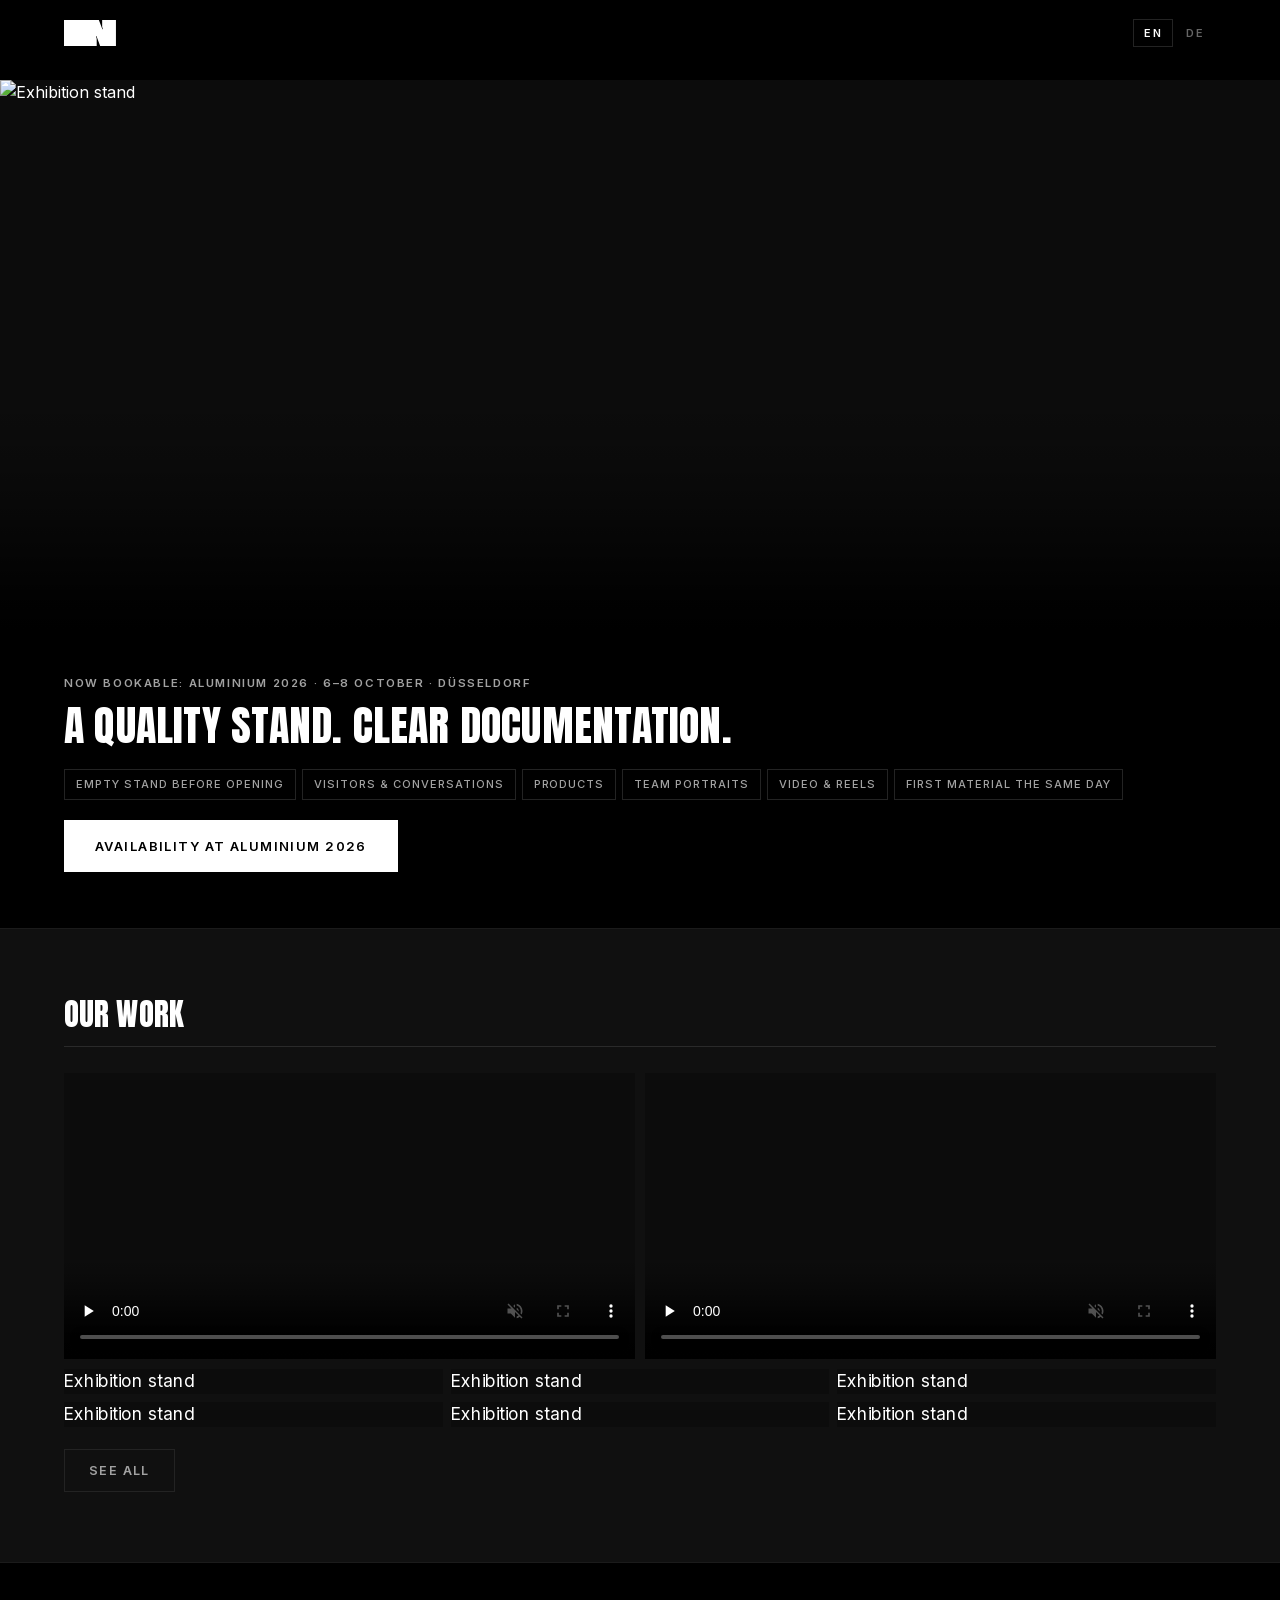
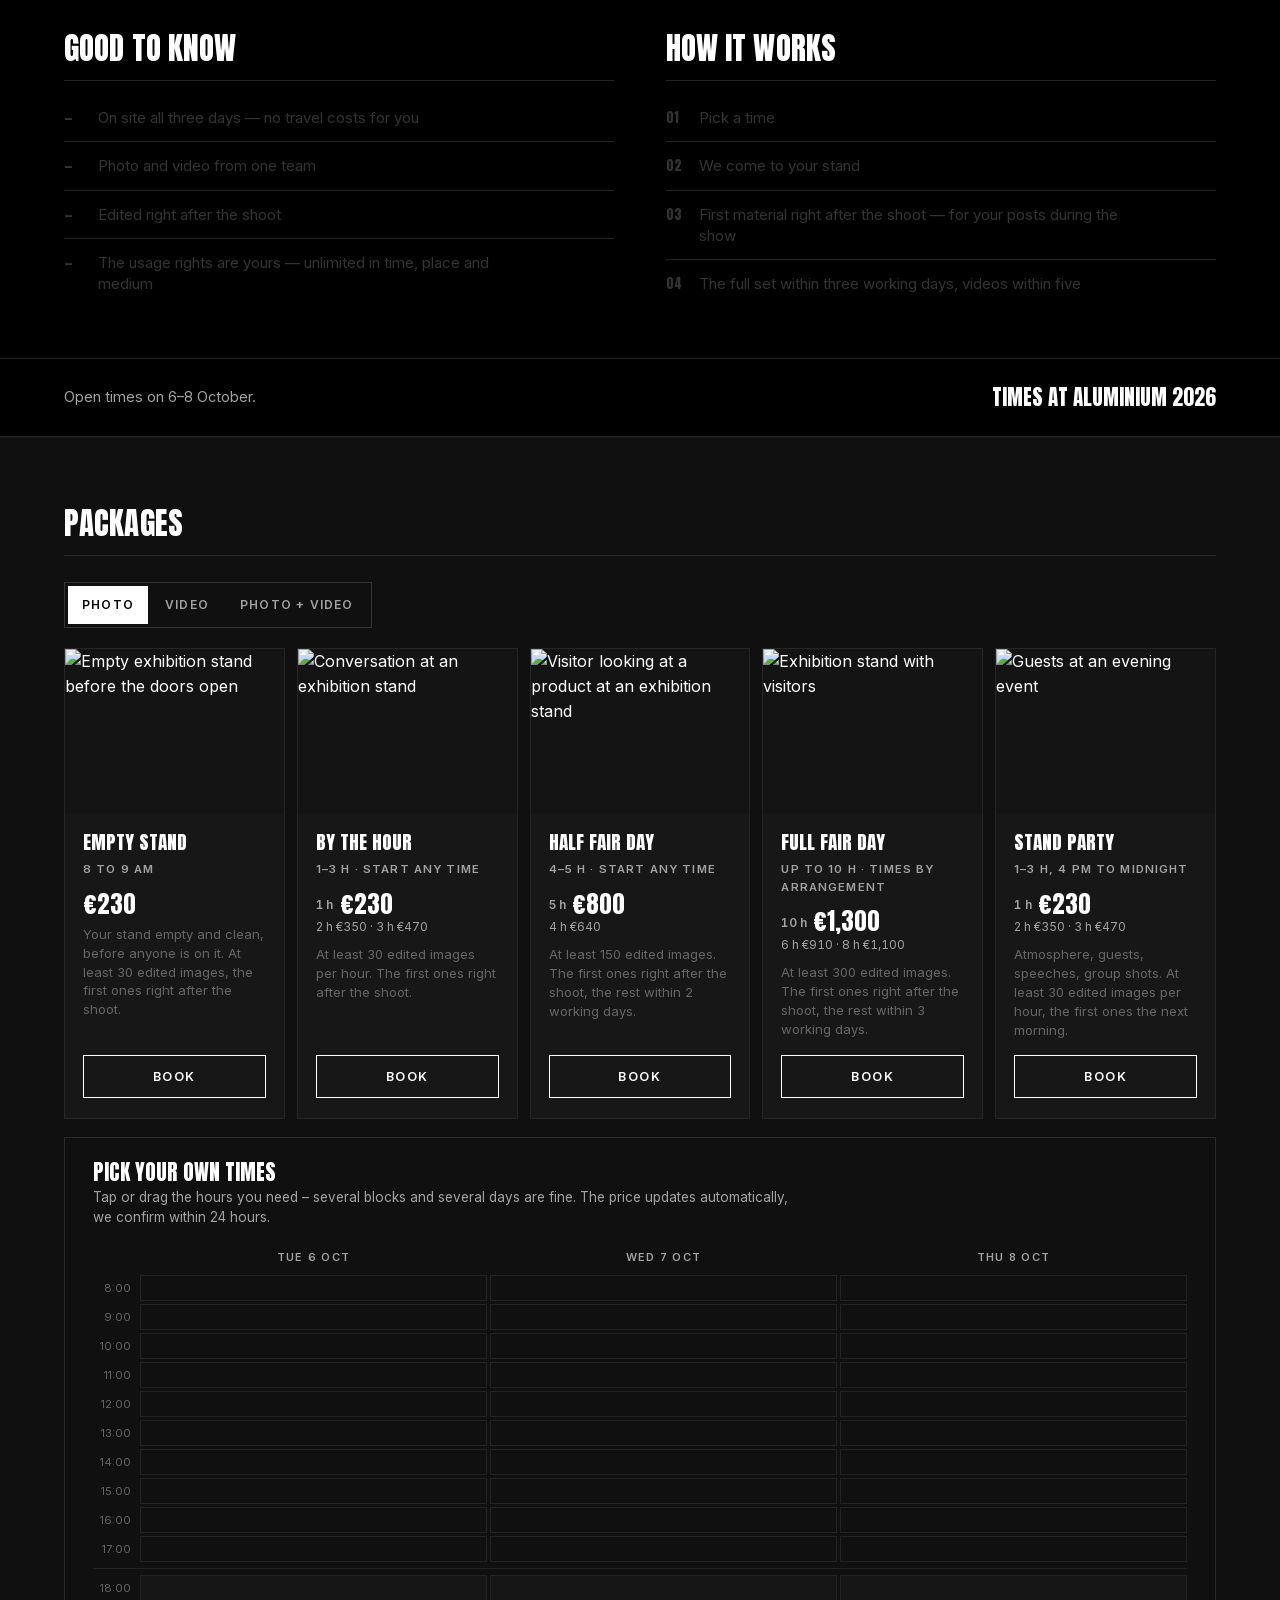
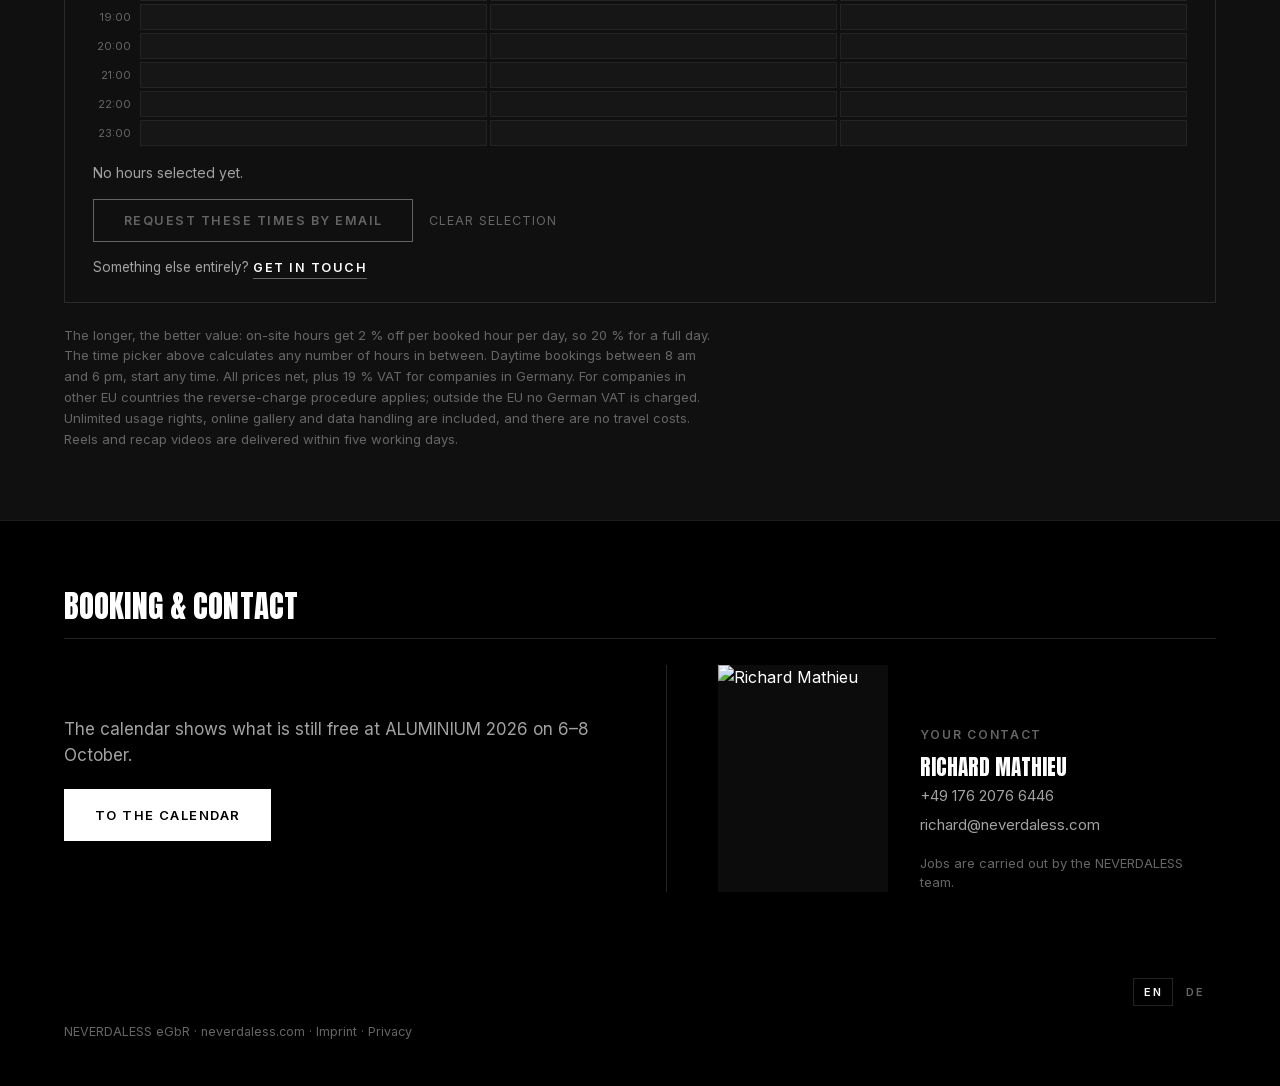
==== commit e7b04d60: "Kontaktzeile: Ihr Ansprechpartner statt Lieber erst kurz sprechen Co-Authored-By: Claude Opus 5.5 <n" ====
--- a/index.html
+++ b/index.html
@@ -533,7 +533,7 @@
     <div class="solo" id="kontakt">
       <div class="pic"><img src="https://static.wixstatic.com/media/fe18f9_8ae311d345a8436ba054f29201dc0108~mv2.jpg/v1/fill/w_520,h_694,fp_0.54_0.31,q_85/file.jpg" alt="Richard Mathieu" loading="lazy"></div>
       <div class="who">
-        <span class="lead" data-de="Lieber erst kurz sprechen?">Rather talk first?</span>
+        <span class="lead" data-de="Ihr Ansprechpartner">Your contact</span>
         <span class="nm">Richard Mathieu</span>
         <a href="tel:+4917620766446">+49 176 2076 6446</a>
         <a href="mailto:richard@neverdaless.com?subject=Exhibition%20stand%20documentation">richard@neverdaless.com</a>
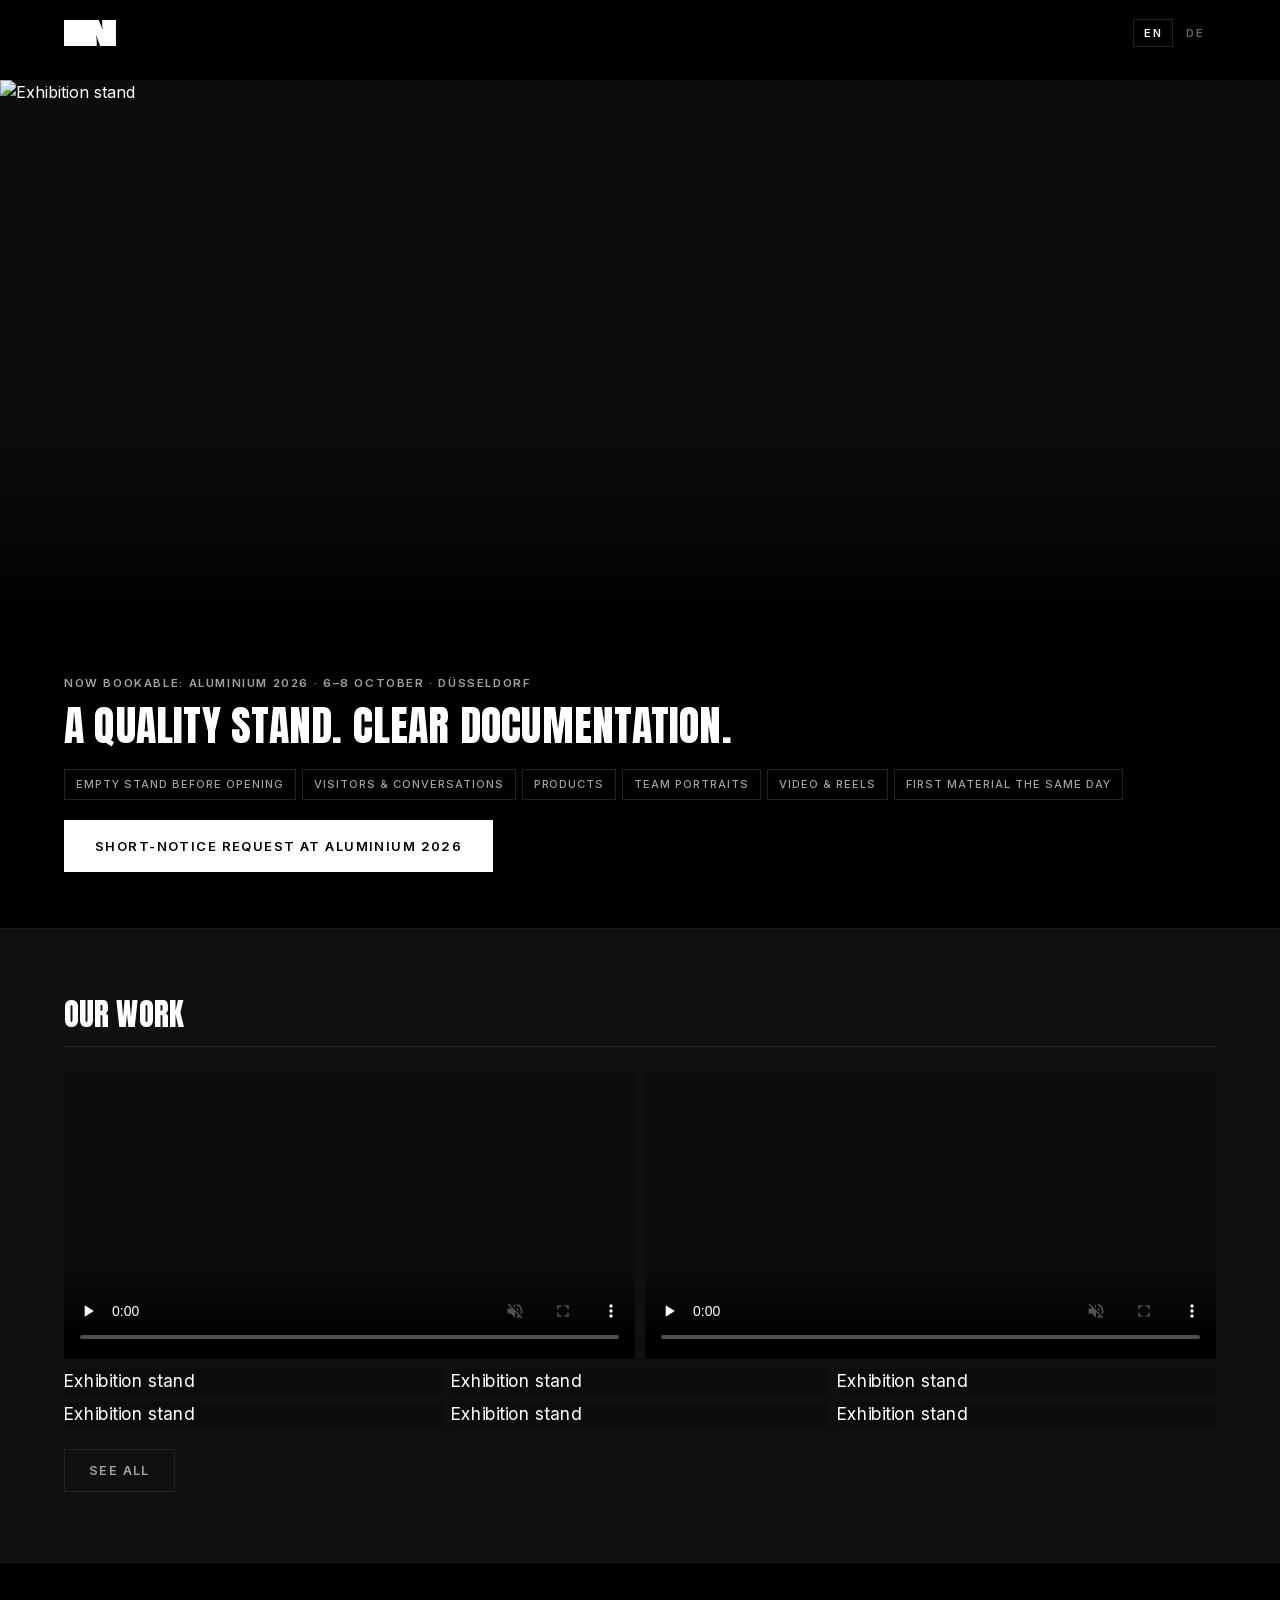
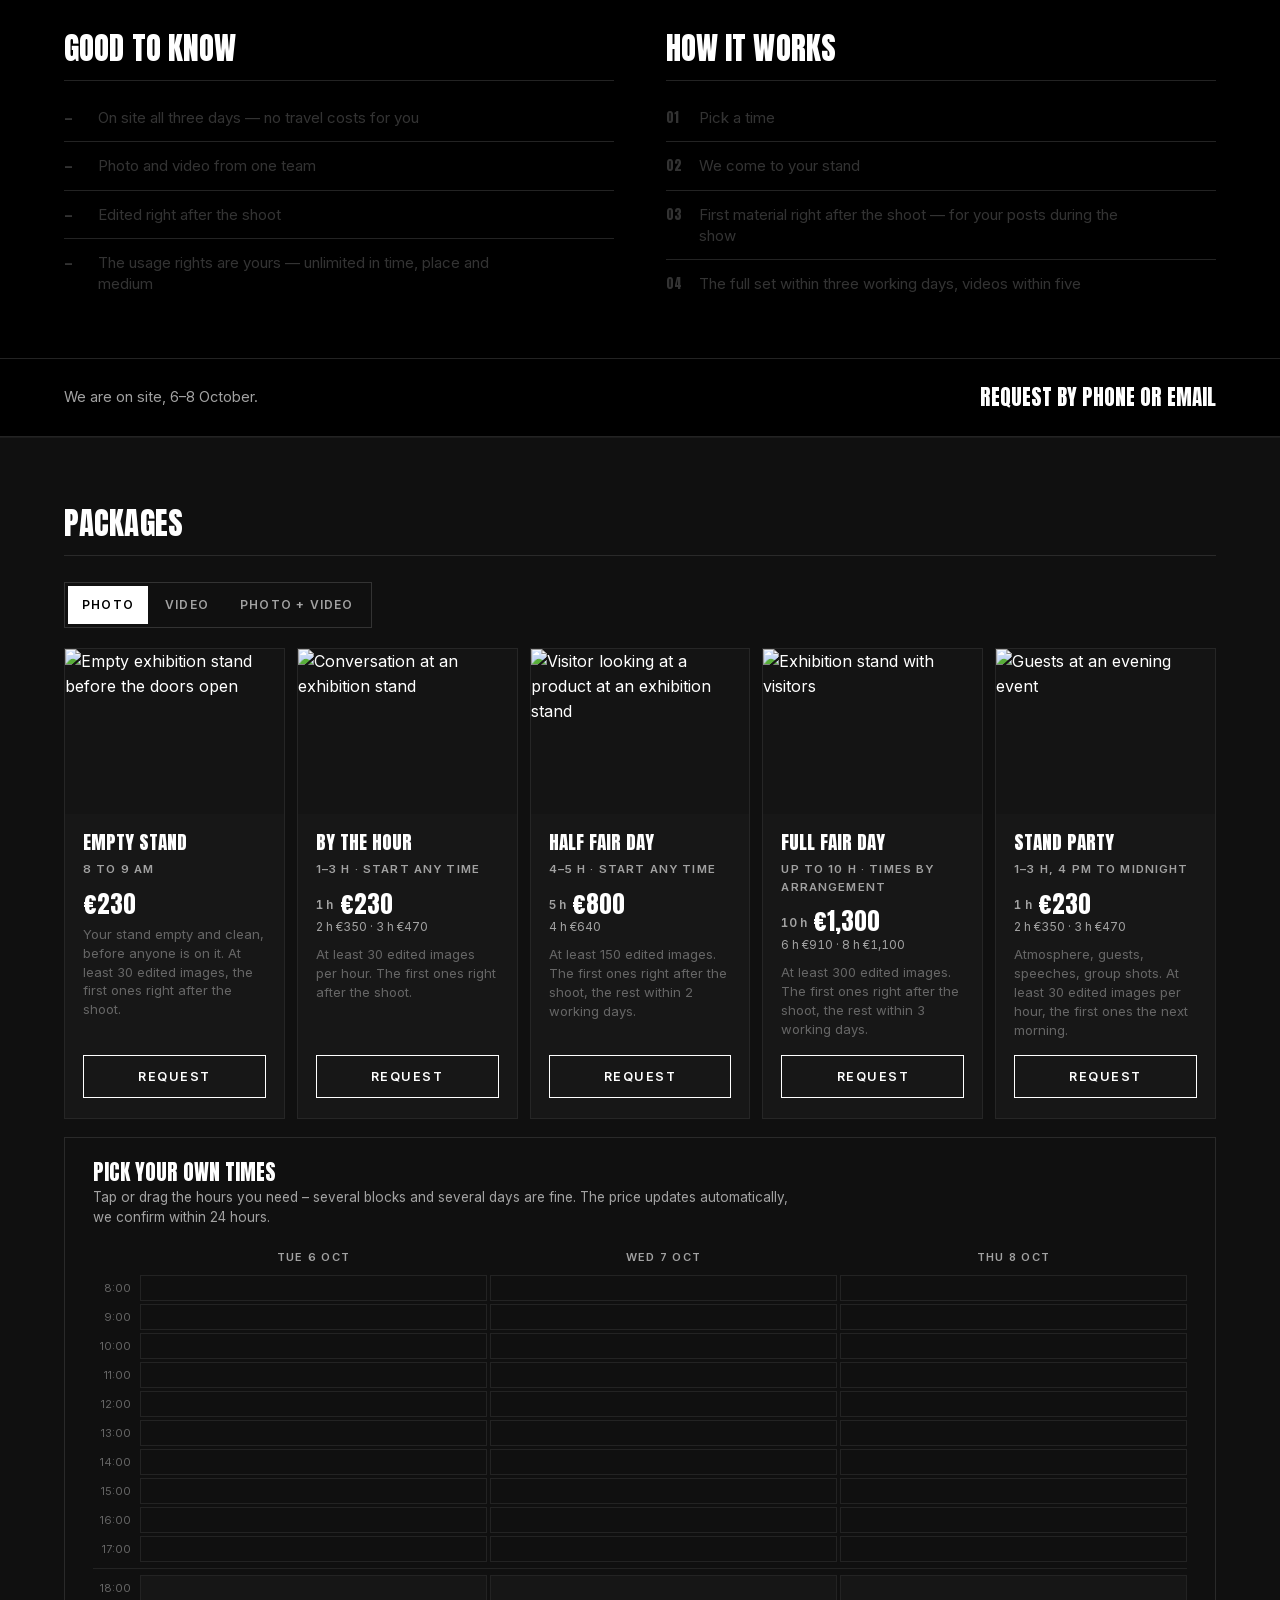
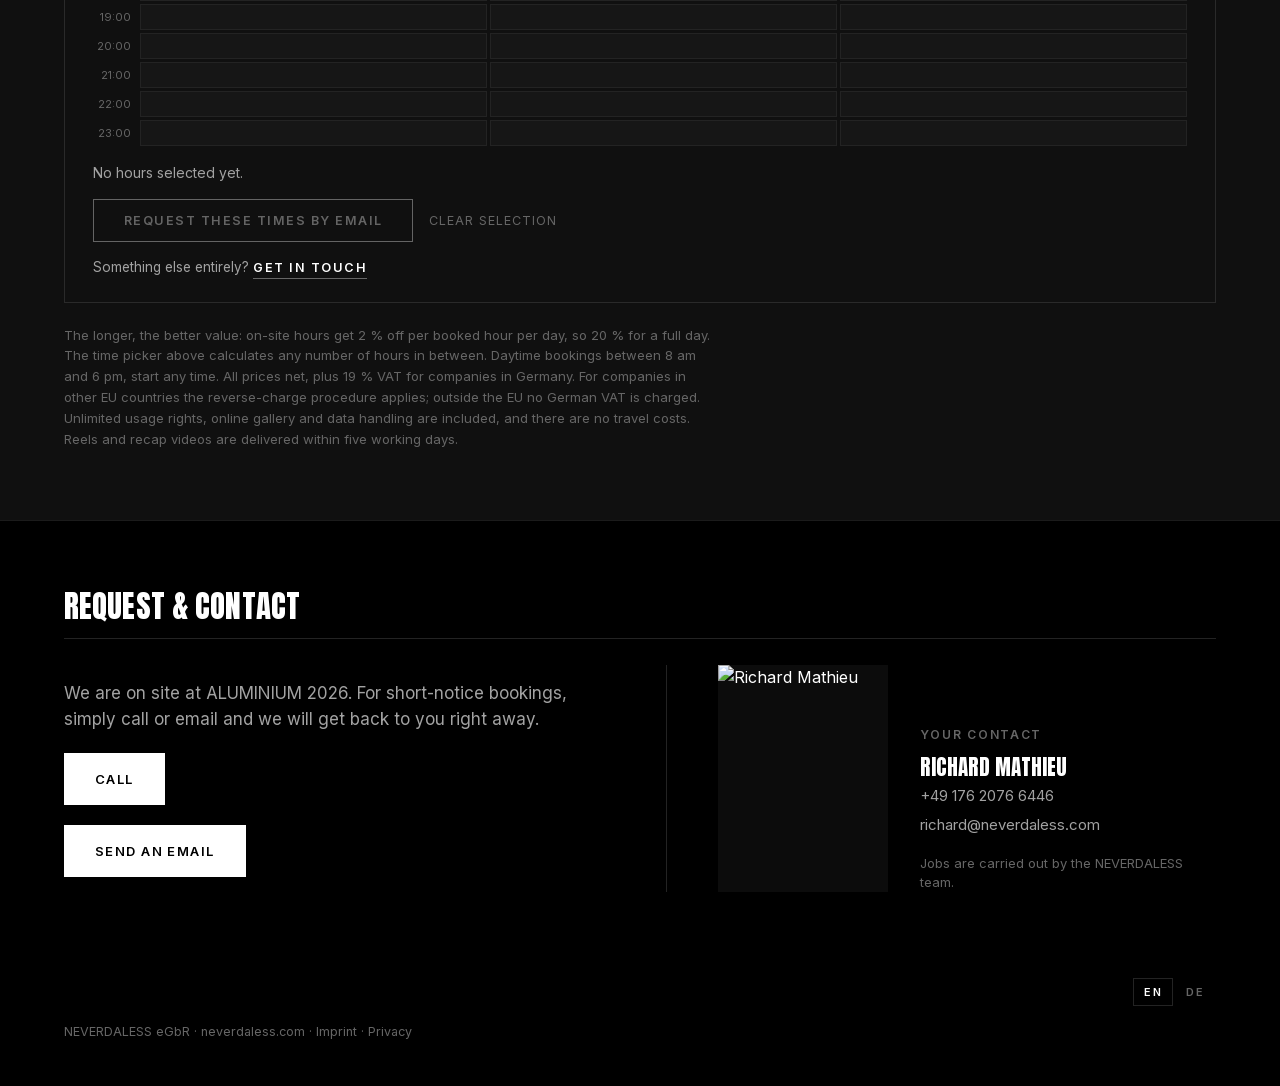
==== commit 504e095d: "Messeseite: Buchungskalender raus, Anfragen nur per Anruf oder Mail Co-Authored-By: Claude Opus 5.5 " ====
--- a/index.html
+++ b/index.html
@@ -377,7 +377,7 @@
       <span data-de="Video &amp; Reels">Video &amp; reels</span>
       <span data-de="Erstes Material am selben Tag">First material the same day</span>
     </div>
-    <a class="cta" href="#booking" data-de="Verfügbarkeit auf der {fair}">Availability at {fair}</a>
+    <a class="cta" href="#booking" data-de="Kurzfristig auf der {fair} anfragen">Short-notice request at {fair}</a>
   </div>
 </section>
 
@@ -431,8 +431,8 @@
     </div>
   </div>
   <a class="jump" href="#booking">
-    <span class="jt" data-de="Freie Zeiten vom {dates}.">Open times on {dates}.</span>
-    <span class="ja" data-de="Zeiten auf der {fair}">Times at {fair}</span>
+    <span class="jt" data-de="Wir sind vor Ort, {dates}.">We are on site, {dates}.</span>
+    <span class="ja" data-de="Per Anruf oder Mail anfragen">Request by phone or email</span>
   </a>
 </section>
 
@@ -451,7 +451,7 @@
         <p class="pc-note" data-mode="0" data-de="Ihr Stand leer und aufgeräumt, bevor jemand darauf steht. Mind. 30 bearbeitete Bilder, die ersten direkt im Anschluss.">Your stand empty and clean, before anyone is on it. At least 30 edited images, the first ones right after the shoot.</p>
         <p class="pc-note" data-mode="1" data-de="Ihr Stand leer und aufgeräumt, bevor jemand darauf steht. Ein Reel (mind. 30 s), innerhalb von fünf Werktagen.">Your stand empty and clean, before anyone is on it. One reel (min. 30 s), within five working days.</p>
         <p class="pc-note" data-mode="2" data-de="Ihr Stand leer und aufgeräumt, bevor jemand darauf steht. Mind. 30 Bilder und ein Reel (mind. 30 s).">Your stand empty and clean, before anyone is on it. At least 30 images and one reel (min. 30 s).</p>
-        <a class="book-link" href="https://cal.com/neverdaless/stand-early" target="_blank" rel="noopener" data-de="Buchen">Book</a>
+        <a class="book-link" href="mailto:richard@neverdaless.com?subject=Request%20ALUMINIUM%202026%20%E2%80%93%20Empty%20stand" data-de="Anfragen">Request</a>
       </div>
     </article>
     <article class="pc-card">
@@ -464,7 +464,7 @@
         <p class="pc-note" data-mode="0" data-de="Mind. 30 bearbeitete Bilder pro Stunde. Die ersten direkt im Anschluss.">At least 30 edited images per hour. The first ones right after the shoot.</p>
         <p class="pc-note" data-mode="1" data-de="Ein Reel (mind. 30 s) pro Stunde, innerhalb von fünf Werktagen.">One reel (min. 30 s) per hour, within five working days.</p>
         <p class="pc-note" data-mode="2" data-de="Mind. 30 Bilder und ein Reel (mind. 30 s) pro Stunde. Erste Bilder direkt im Anschluss.">At least 30 images and one reel (min. 30 s) per hour. First images right after the shoot.</p>
-        <a class="book-link" href="https://cal.com/neverdaless/stand-1h" target="_blank" rel="noopener" data-de="Buchen">Book</a>
+        <a class="book-link" href="mailto:richard@neverdaless.com?subject=Request%20ALUMINIUM%202026%20%E2%80%93%201%20hour" data-de="Anfragen">Request</a>
       </div>
     </article>
     <article class="pc-card">
@@ -477,7 +477,7 @@
         <p class="pc-note" data-mode="0" data-de="Mind. 150 bearbeitete Bilder. Die ersten direkt im Anschluss, der Rest in 2 Werktagen.">At least 150 edited images. The first ones right after the shoot, the rest within 2 working days.</p>
         <p class="pc-note" data-mode="1" data-de="Short Recap (mind. 60 s) und 1 Reel, innerhalb von fünf Werktagen.">Short recap (min. 60 s) and 1 reel, within five working days.</p>
         <p class="pc-note" data-mode="2" data-de="Mind. 150 Bilder, Short Recap (mind. 60 s) und 1 Reel. Erste Bilder direkt im Anschluss.">At least 150 images, short recap (min. 60 s) and 1 reel. First images right after the shoot.</p>
-        <a class="book-link" href="https://cal.com/neverdaless/stand-half" target="_blank" rel="noopener" data-de="Buchen">Book</a>
+        <a class="book-link" href="mailto:richard@neverdaless.com?subject=Request%20ALUMINIUM%202026%20%E2%80%93%20Half%20day" data-de="Anfragen">Request</a>
       </div>
     </article>
     <article class="pc-card">
@@ -490,7 +490,7 @@
         <p class="pc-note" data-mode="0" data-de="Mind. 300 bearbeitete Bilder. Die ersten direkt im Anschluss, der Rest in 3 Werktagen.">At least 300 edited images. The first ones right after the shoot, the rest within 3 working days.</p>
         <p class="pc-note" data-mode="1" data-de="Long Recap (mind. 120 s) und 2 Reels, innerhalb von fünf Werktagen.">Long recap (min. 120 s) and 2 reels, within five working days.</p>
         <p class="pc-note" data-mode="2" data-de="Mind. 300 Bilder, Long Recap (mind. 120 s) und 2 Reels. Erste Bilder direkt im Anschluss.">At least 300 images, long recap (min. 120 s) and 2 reels. First images right after the shoot.</p>
-        <a class="book-link" href="https://cal.com/neverdaless/stand-full" target="_blank" rel="noopener" data-de="Buchen">Book</a>
+        <a class="book-link" href="mailto:richard@neverdaless.com?subject=Request%20ALUMINIUM%202026%20%E2%80%93%20Full%20day" data-de="Anfragen">Request</a>
       </div>
     </article>
     <article class="pc-card">
@@ -503,7 +503,7 @@
         <p class="pc-note" data-mode="0" data-de="Stimmung, Gäste, Reden, Gruppenbilder. Mind. 30 bearbeitete Bilder pro Stunde, die ersten am nächsten Morgen.">Atmosphere, guests, speeches, group shots. At least 30 edited images per hour, the first ones the next morning.</p>
         <p class="pc-note" data-mode="1" data-de="Stimmung, Gäste, Reden. Ein Reel (mind. 30 s) pro Stunde, innerhalb von fünf Werktagen.">Atmosphere, guests, speeches. One reel (min. 30 s) per hour, within five working days.</p>
         <p class="pc-note" data-mode="2" data-de="Stimmung, Gäste, Reden, Gruppenbilder. Mind. 30 Bilder und ein Reel (mind. 30 s) pro Stunde.">Atmosphere, guests, speeches, group shots. At least 30 images and one reel (min. 30 s) per hour.</p>
-        <a class="book-link" href="https://cal.com/neverdaless/stand-party" target="_blank" rel="noopener" data-de="Buchen">Book</a>
+        <a class="book-link" href="mailto:richard@neverdaless.com?subject=Request%20ALUMINIUM%202026%20%E2%80%93%20Stand%20party" data-de="Anfragen">Request</a>
       </div>
     </article>
   </div>
@@ -524,11 +524,12 @@
 </section>
 
 <section class="bleed rise" id="booking">
-  <p class="label" data-de="Buchung &amp; Kontakt">Booking &amp; contact</p>
+  <p class="label" data-de="Anfrage &amp; Kontakt">Request &amp; contact</p>
   <div class="bk-grid">
     <div class="book">
-      <p class="sub" style="color:var(--ink-2);max-width:48ch" data-de="Im Kalender sehen Sie, was auf der {fair} vom {dates} noch frei ist.">The calendar shows what is still free at {fair} on {dates}.</p>
-      <a class="cta" href="https://cal.com/neverdaless" target="_blank" rel="noopener" data-de="Zum Kalender">To the calendar</a>
+      <p class="sub" style="color:var(--ink-2);max-width:48ch" data-de="Wir sind auf der {fair} vor Ort. Kurzfristige Buchungen einfach per Anruf oder Mail, wir melden uns sofort.">We are on site at {fair}. For short-notice bookings, simply call or email and we will get back to you right away.</p>
+      <a class="cta" href="tel:+4917620766446" data-de="Anrufen">Call</a>
+      <a class="cta" href="mailto:richard@neverdaless.com?subject=Request%20ALUMINIUM%202026" data-de="Mail schreiben">Send an email</a>
     </div>
     <div class="solo" id="kontakt">
       <div class="pic"><img src="https://static.wixstatic.com/media/fe18f9_8ae311d345a8436ba054f29201dc0108~mv2.jpg/v1/fill/w_520,h_694,fp_0.54_0.31,q_85/file.jpg" alt="Richard Mathieu" loading="lazy"></div>
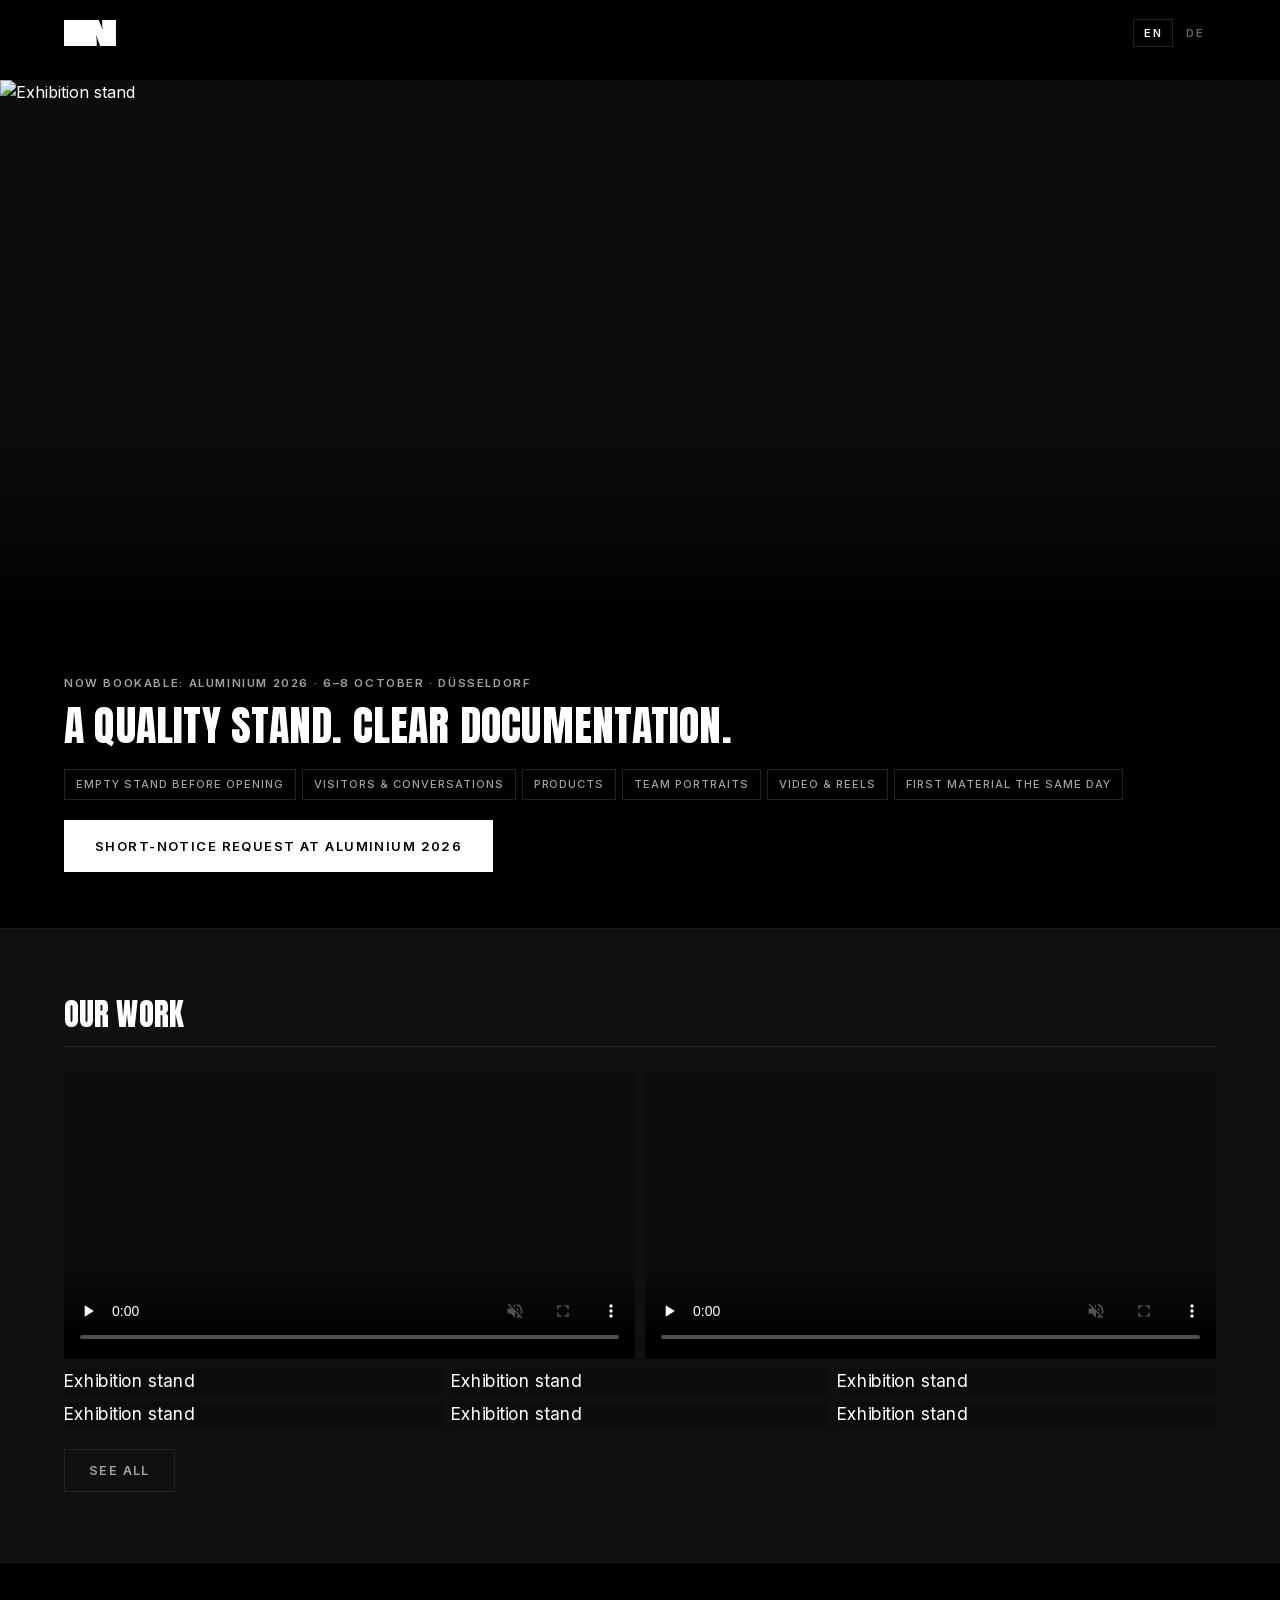
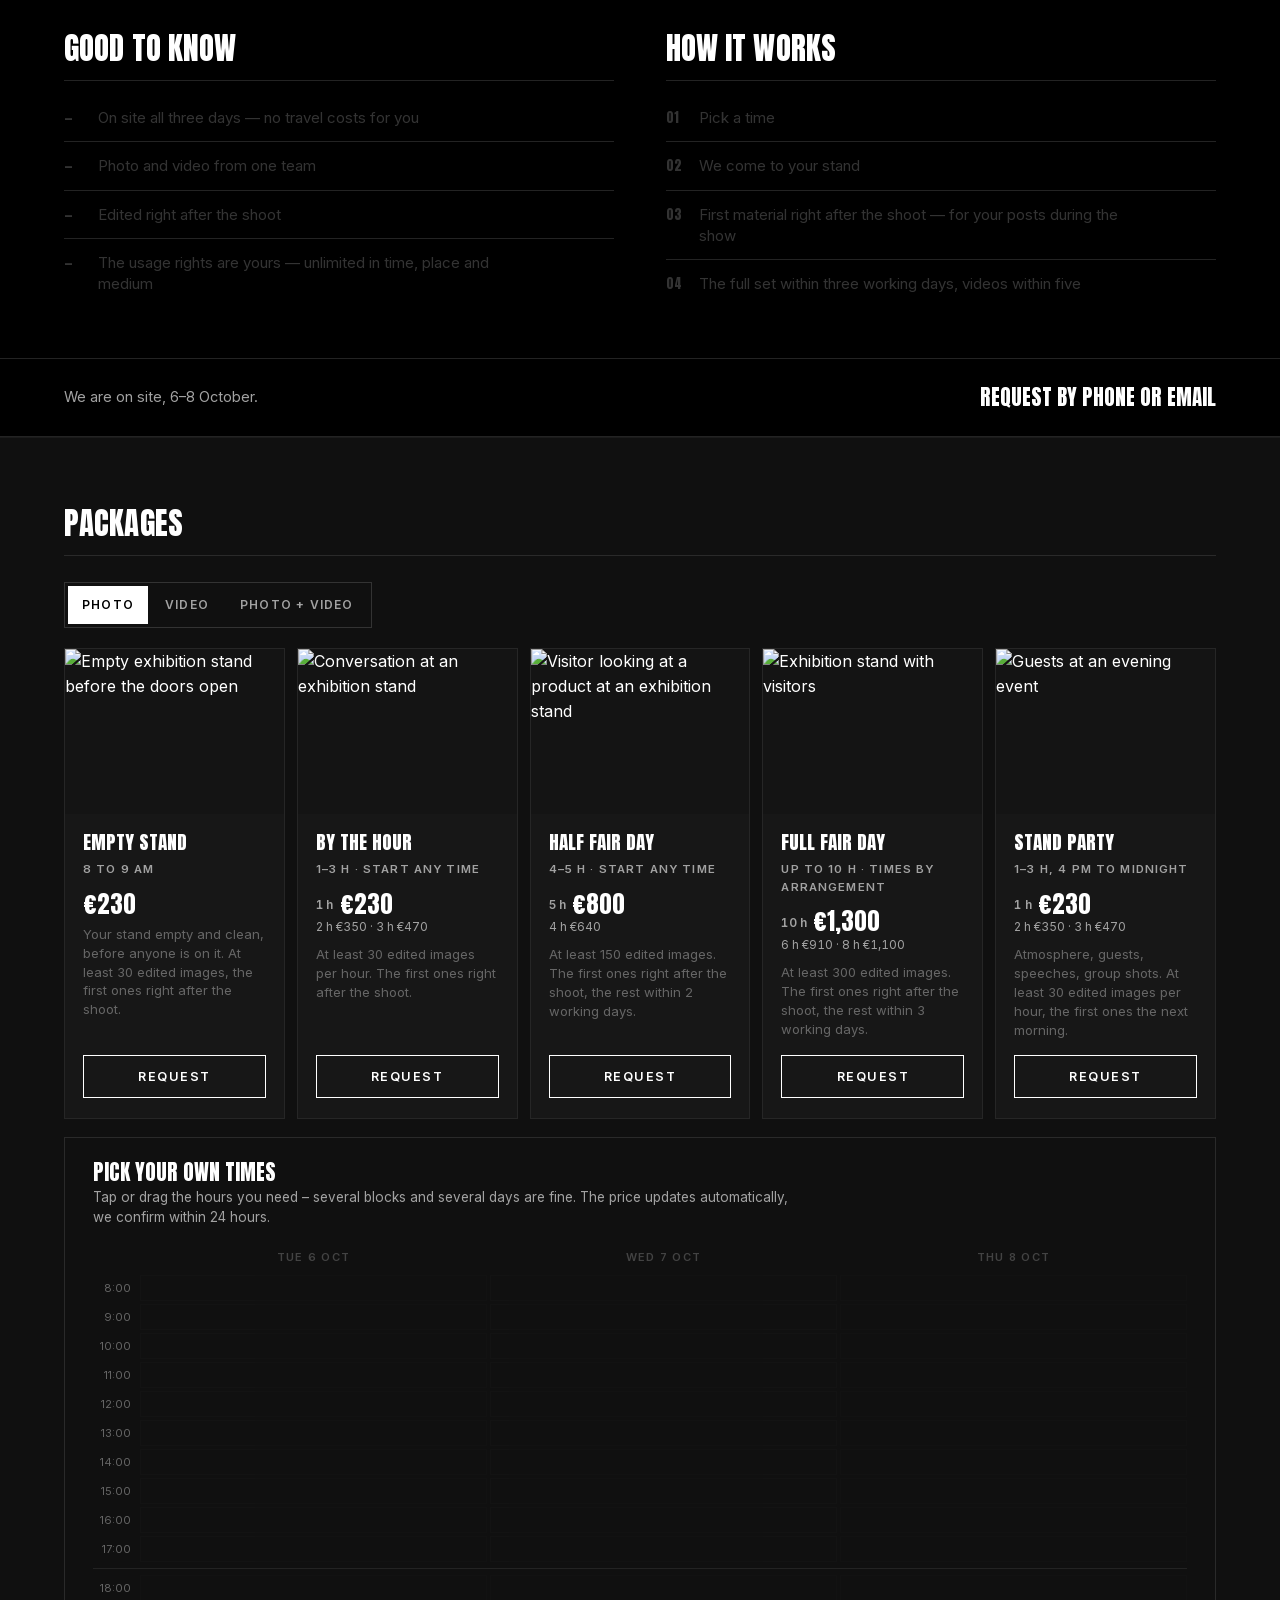
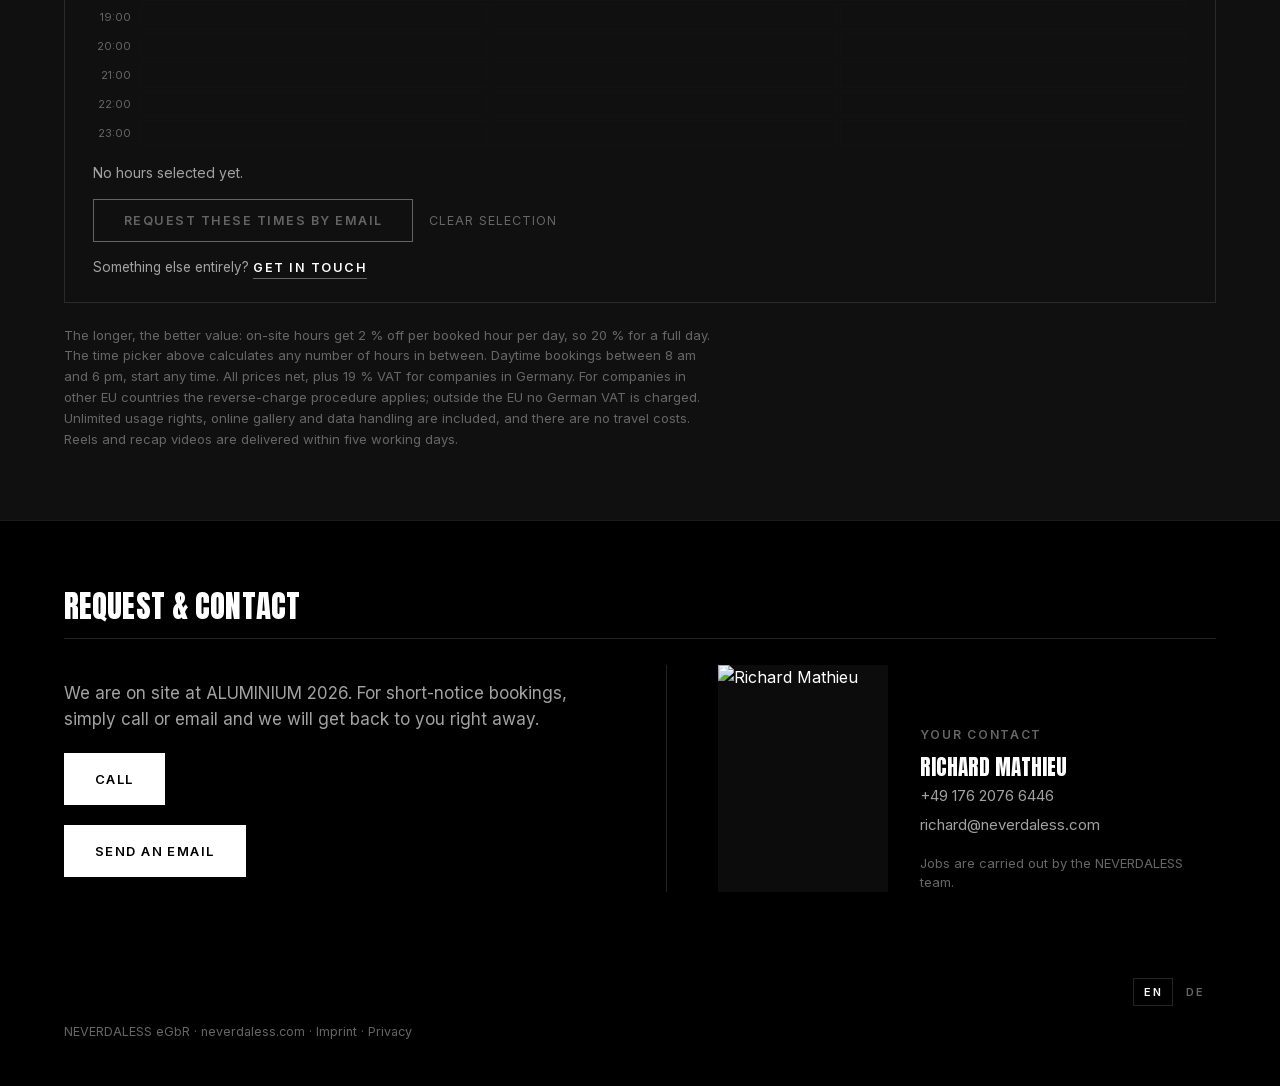
==== commit b75f17ad: "Messeseite: vergangene Stunden im Wunschzeiten-Wähler ausgegraut Co-Authored-By: Claude Opus 5.5 <no" ====
--- a/index.html
+++ b/index.html
@@ -247,6 +247,9 @@
 .tw-grid button[aria-pressed="true"]{background:var(--ink);border-color:var(--ink)}
 .tw-grid .tw-eve{background:rgba(255,255,255,.025)}
 .tw-grid button.tw-full{background:repeating-linear-gradient(135deg,#1a1a1a 0 6px,#111 6px 12px);border-color:#1a1a1a;cursor:not-allowed}
+.tw-grid button.tw-past{opacity:.15;cursor:not-allowed}
+.tw-grid button.tw-past:hover{border-color:var(--line)}
+.tw-grid .tw-day.tw-past{opacity:.35}
 .tw-grid .tw-sep{grid-column:1/-1;height:1px;background:var(--line);margin:3px 0}
 .tw-out{margin-top:16px;font-size:14px;color:var(--ink-2);line-height:1.6;min-height:22px}
 .tw-out b{color:var(--ink);font-weight:600}
@@ -756,6 +759,10 @@
   var grid=box.querySelector(".tw-grid"), out=box.querySelector(".tw-out"), send=box.querySelector(".tw-send"), reset=box.querySelector(".tw-reset");
   var DAYS=[{de:"Di 6.10.",en:"Tue 6 Oct"},{de:"Mi 7.10.",en:"Wed 7 Oct"},{de:"Do 8.10.",en:"Thu 8 Oct"}];
   var H0=8,H1=24, sel={};
+  /* Vergangene Stunden (Ortszeit Düsseldorf) sind ausgegraut und nicht wählbar; die Seite prüft das alle 5 Minuten neu */
+  var DATES=["2026-10-06","2026-10-07","2026-10-08"];
+  function jetzt(){ var p={}; new Intl.DateTimeFormat("en-CA",{timeZone:"Europe/Berlin",year:"numeric",month:"2-digit",day:"2-digit",hour:"2-digit",hourCycle:"h23"}).formatToParts(new Date()).forEach(function(x){ p[x.type]=x.value; }); return {d:p.year+"-"+p.month+"-"+p.day, h:+p.hour}; }
+  function vorbei(d,h){ var n=jetzt(); return DATES[d]<n.d || (DATES[d]===n.d && h<=n.h); }
   /* Belegte Stunden (von Claude gepflegt, sobald Buchungen bestätigt sind): "Tag-Stunde": Anzahl Buchungen. Tag 0=Di, 1=Mi, 2=Do. Ab 2 Buchungen ist die Stunde gesperrt. */
   var BELEGT = {};
   var MAXPAR = 2;
@@ -767,7 +774,7 @@
   function pkg(h,m){ return h>=1&&h<=10 ? P[m][h-1] : null; }
   function build(){
     grid.innerHTML=""; grid.appendChild(document.createElement("span"));
-    DAYS.forEach(function(d){ var e=document.createElement("span"); e.className="tw-day"; e.textContent=d[lang()]; grid.appendChild(e); });
+    DAYS.forEach(function(d){ var e=document.createElement("span"); e.className="tw-day"; e.textContent=d[lang()]; if(vorbei(DAYS.indexOf(d),H1-1)) e.classList.add("tw-past"); grid.appendChild(e); });
     for(var h=H0; h<H1; h++){
       if(h===18){ var sp=document.createElement("span"); sp.className="tw-sep"; grid.appendChild(sp); }
       var l=document.createElement("span"); l.className="tw-h"; l.textContent=h+":00"; grid.appendChild(l);
@@ -776,6 +783,7 @@
         b.setAttribute("aria-label", DAYS[d][lang()]+" "+h+"–"+(h+1)); b.setAttribute("aria-pressed", sel[d+"-"+h]?"true":"false");
         if(h>=18) b.className="tw-eve";
         if((BELEGT[d+"-"+h]||0)>=MAXPAR){ b.disabled=true; b.classList.add("tw-full"); b.setAttribute("aria-label", DAYS[d][lang()]+" "+h+"–"+(h+1)+(lang()==="de"?" belegt":" booked")); delete sel[d+"-"+h]; }
+        if(vorbei(d,h)){ b.disabled=true; b.classList.add("tw-past"); b.setAttribute("aria-label", DAYS[d][lang()]+" "+h+"–"+(h+1)+(lang()==="de"?" vorbei":" past")); delete sel[d+"-"+h]; }
         grid.appendChild(b);
       }
     }
@@ -813,6 +821,7 @@
   reset.addEventListener("click", function(){ sel={}; build(); render(); });
   document.addEventListener("click", function(e){ if(e.target.closest(".pc-switch button, .bar button")) setTimeout(function(){ build(); render(); }, 0); });
   build(); render();
+  setInterval(function(){ build(); render(); }, 300000);
 })();
 </script>
 </body></html>
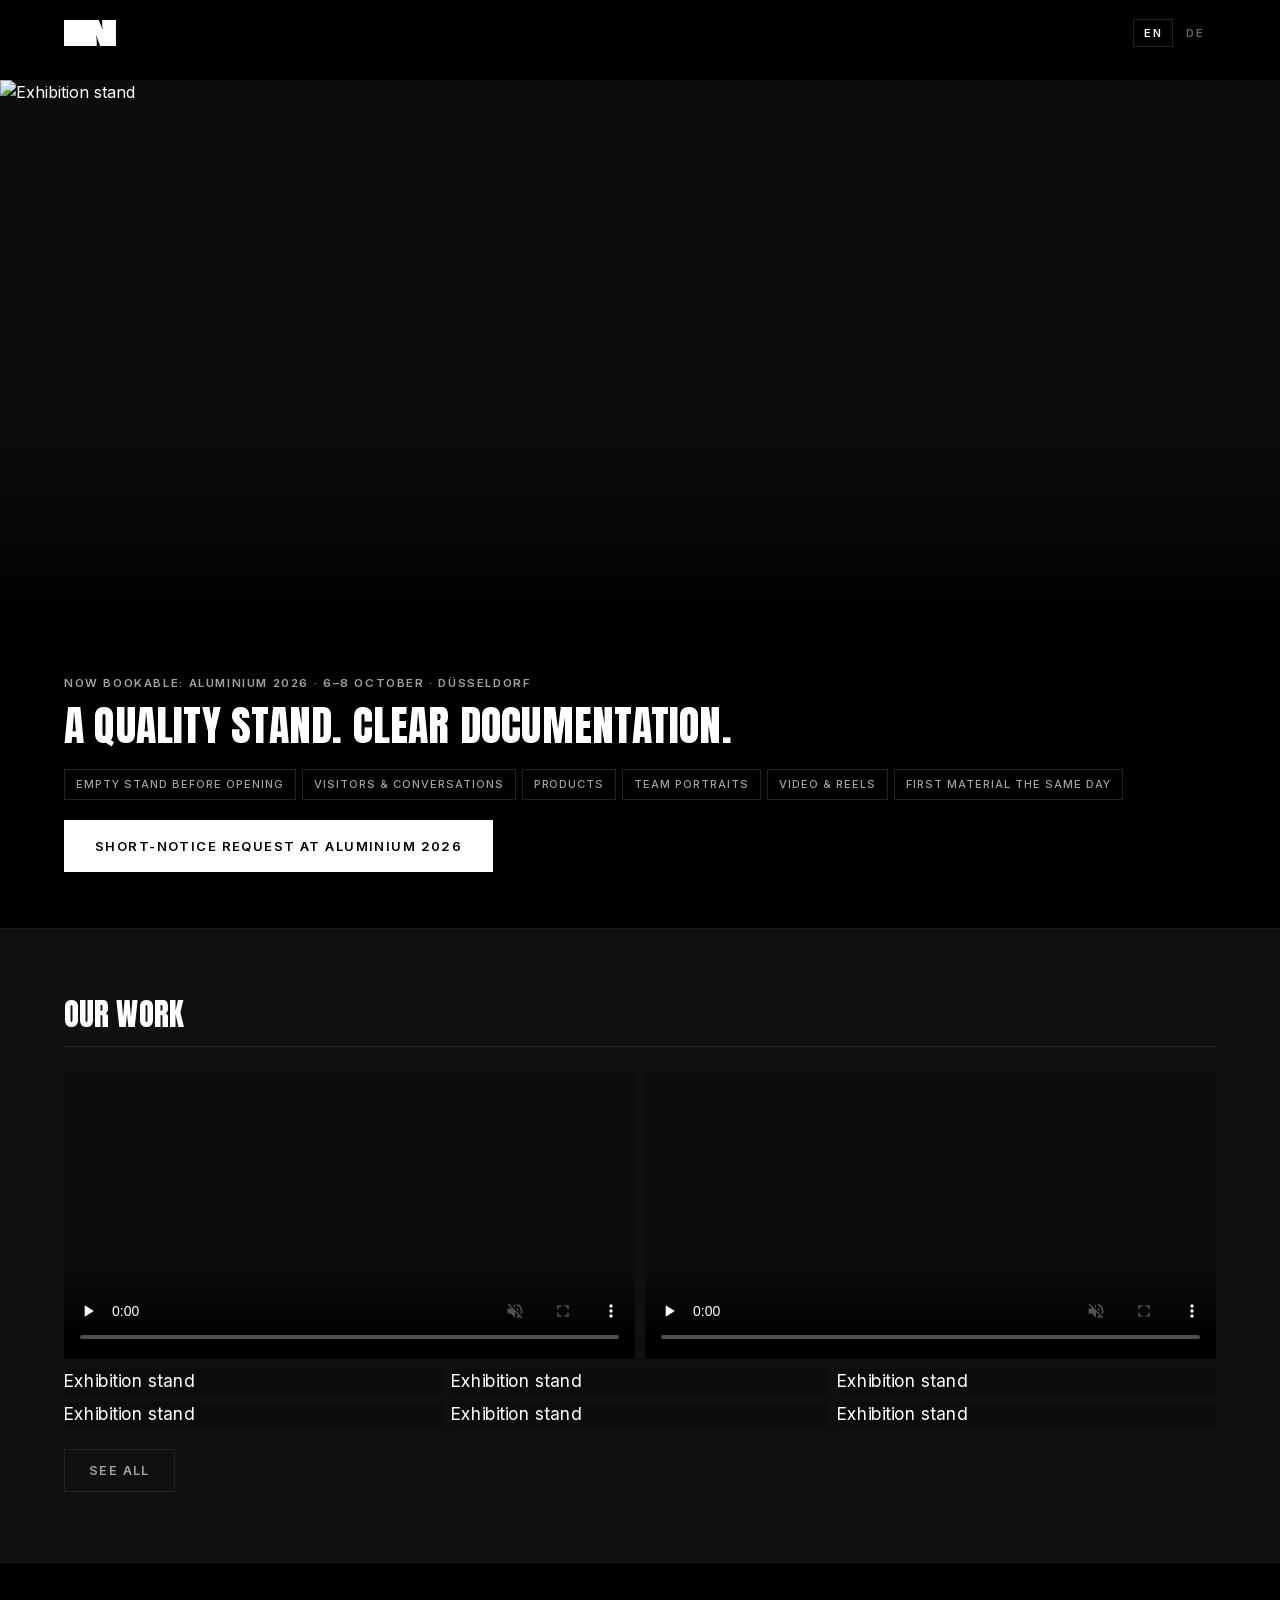
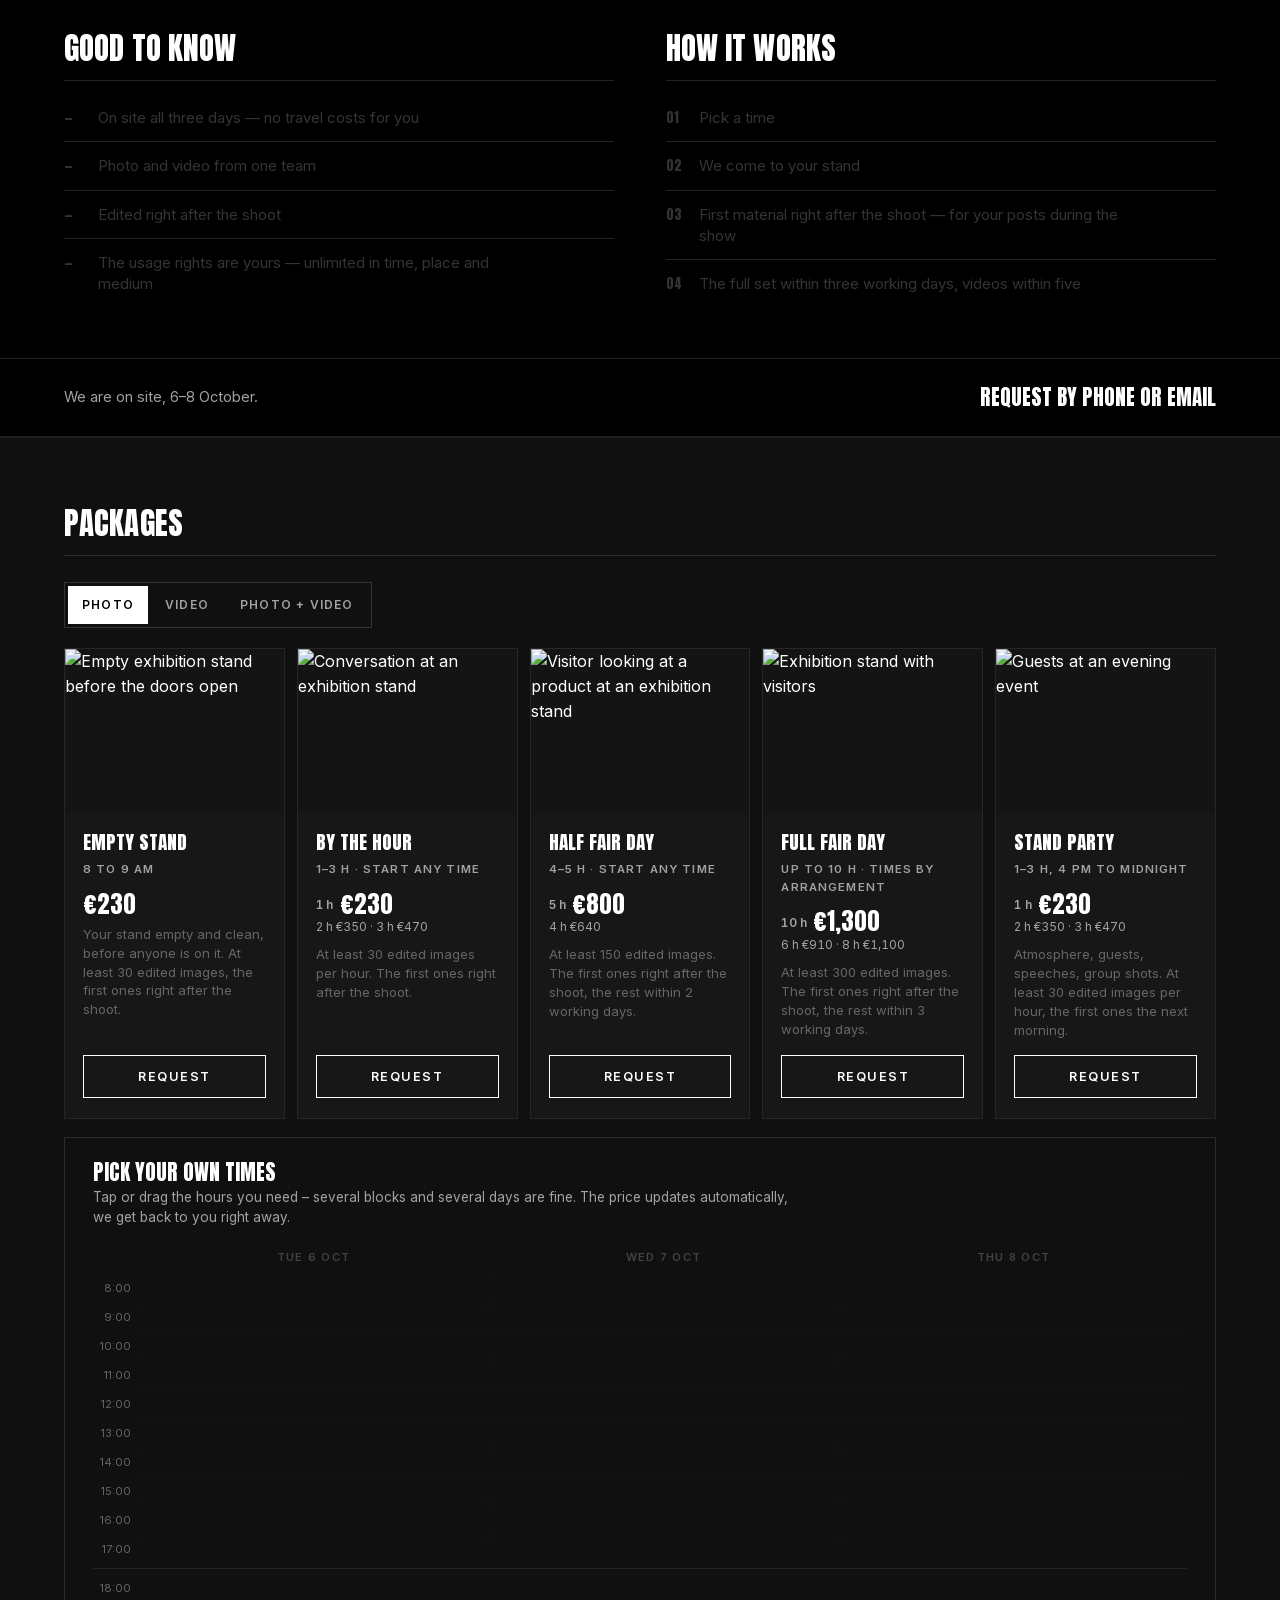
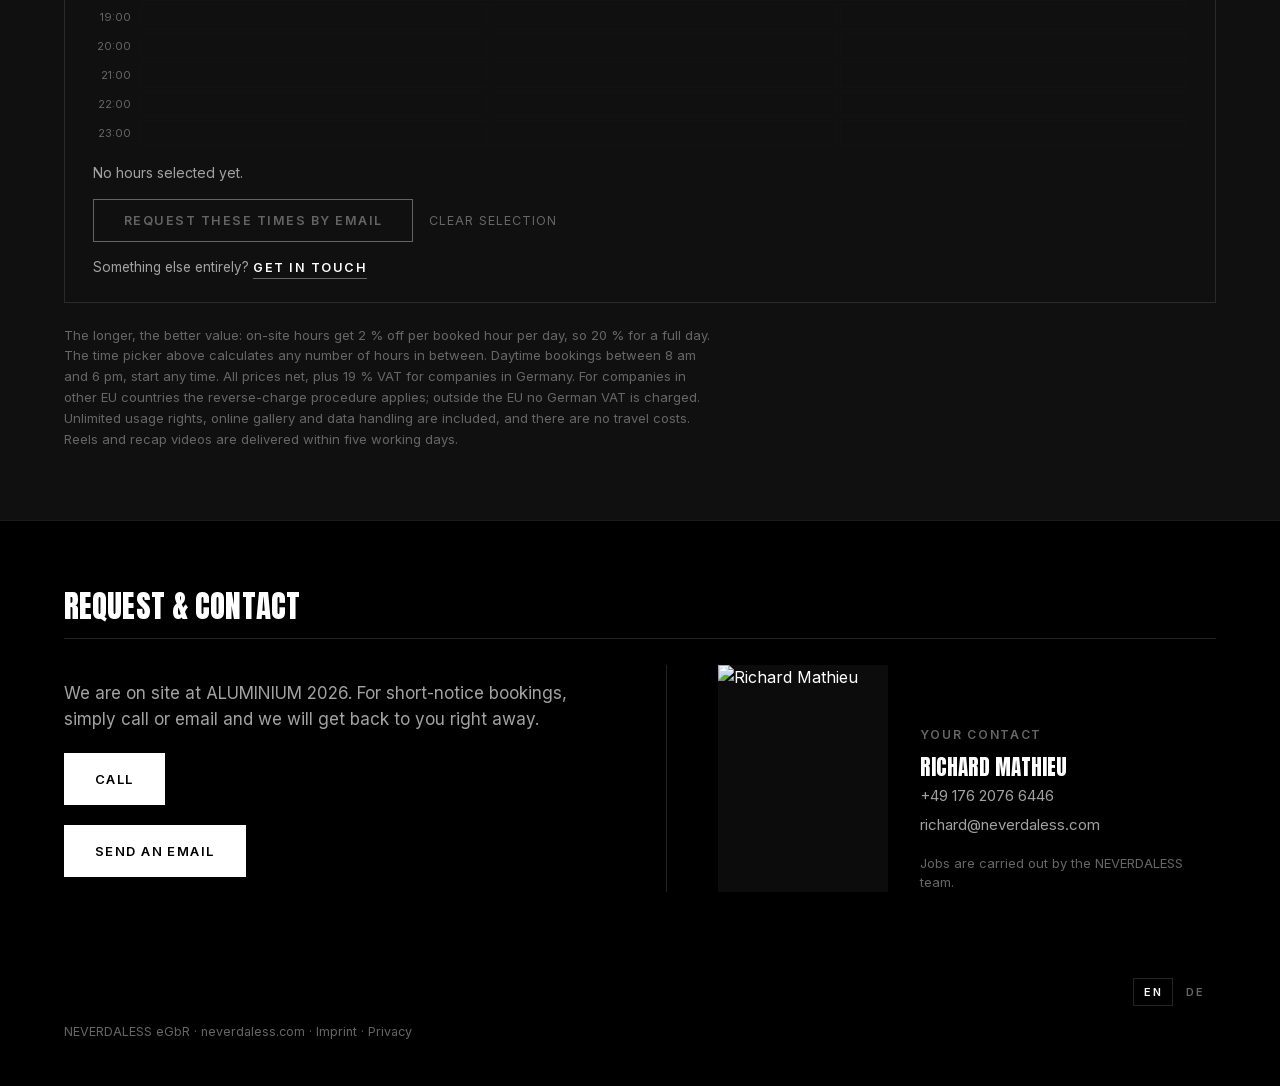
==== commit d9bfd938: "Messeseite: Wähler-Text auf kurzfristige Anfragen Co-Authored-By: Claude Opus 5.5 <noreply@anthropic" ====
--- a/index.html
+++ b/index.html
@@ -513,7 +513,7 @@
   <div class="flex-bar tw" id="wunschzeit">
     <div class="fb-text">
       <span class="fb-h" data-de="Eigene Zeiten wählen">Pick your own times</span>
-      <span class="fb-t" data-de="Tippen oder ziehen Sie die Stunden, die Sie brauchen – auch mehrere Blöcke und über mehrere Tage. Der Preis rechnet sich automatisch, wir bestätigen innerhalb von 24 Stunden.">Tap or drag the hours you need – several blocks and several days are fine. The price updates automatically, we confirm within 24 hours.</span>
+      <span class="fb-t" data-de="Tippen oder ziehen Sie die Stunden, die Sie brauchen – auch mehrere Blöcke und über mehrere Tage. Der Preis rechnet sich automatisch, wir melden uns sofort.">Tap or drag the hours you need – several blocks and several days are fine. The price updates automatically, we get back to you right away.</span>
     </div>
     <div class="tw-grid" role="group" aria-label="Hours"></div>
     <div class="tw-out" aria-live="polite"></div>
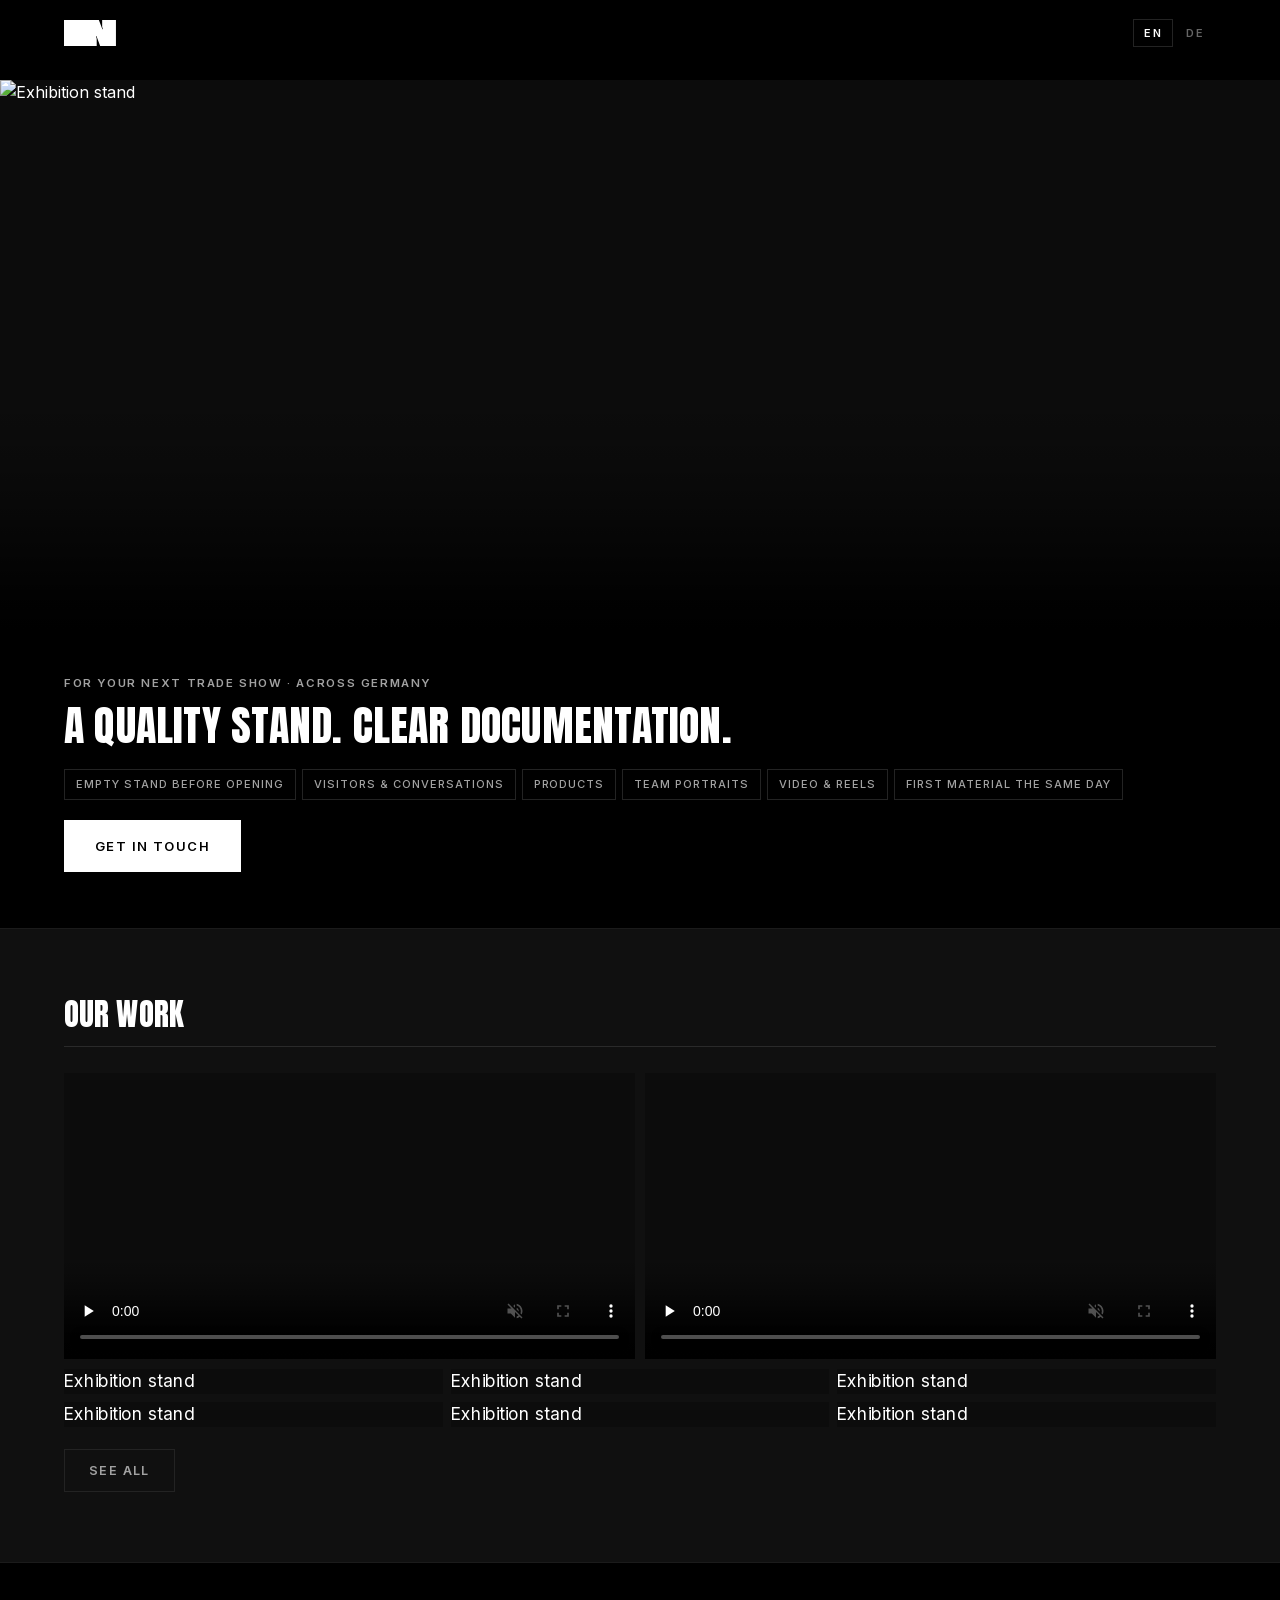
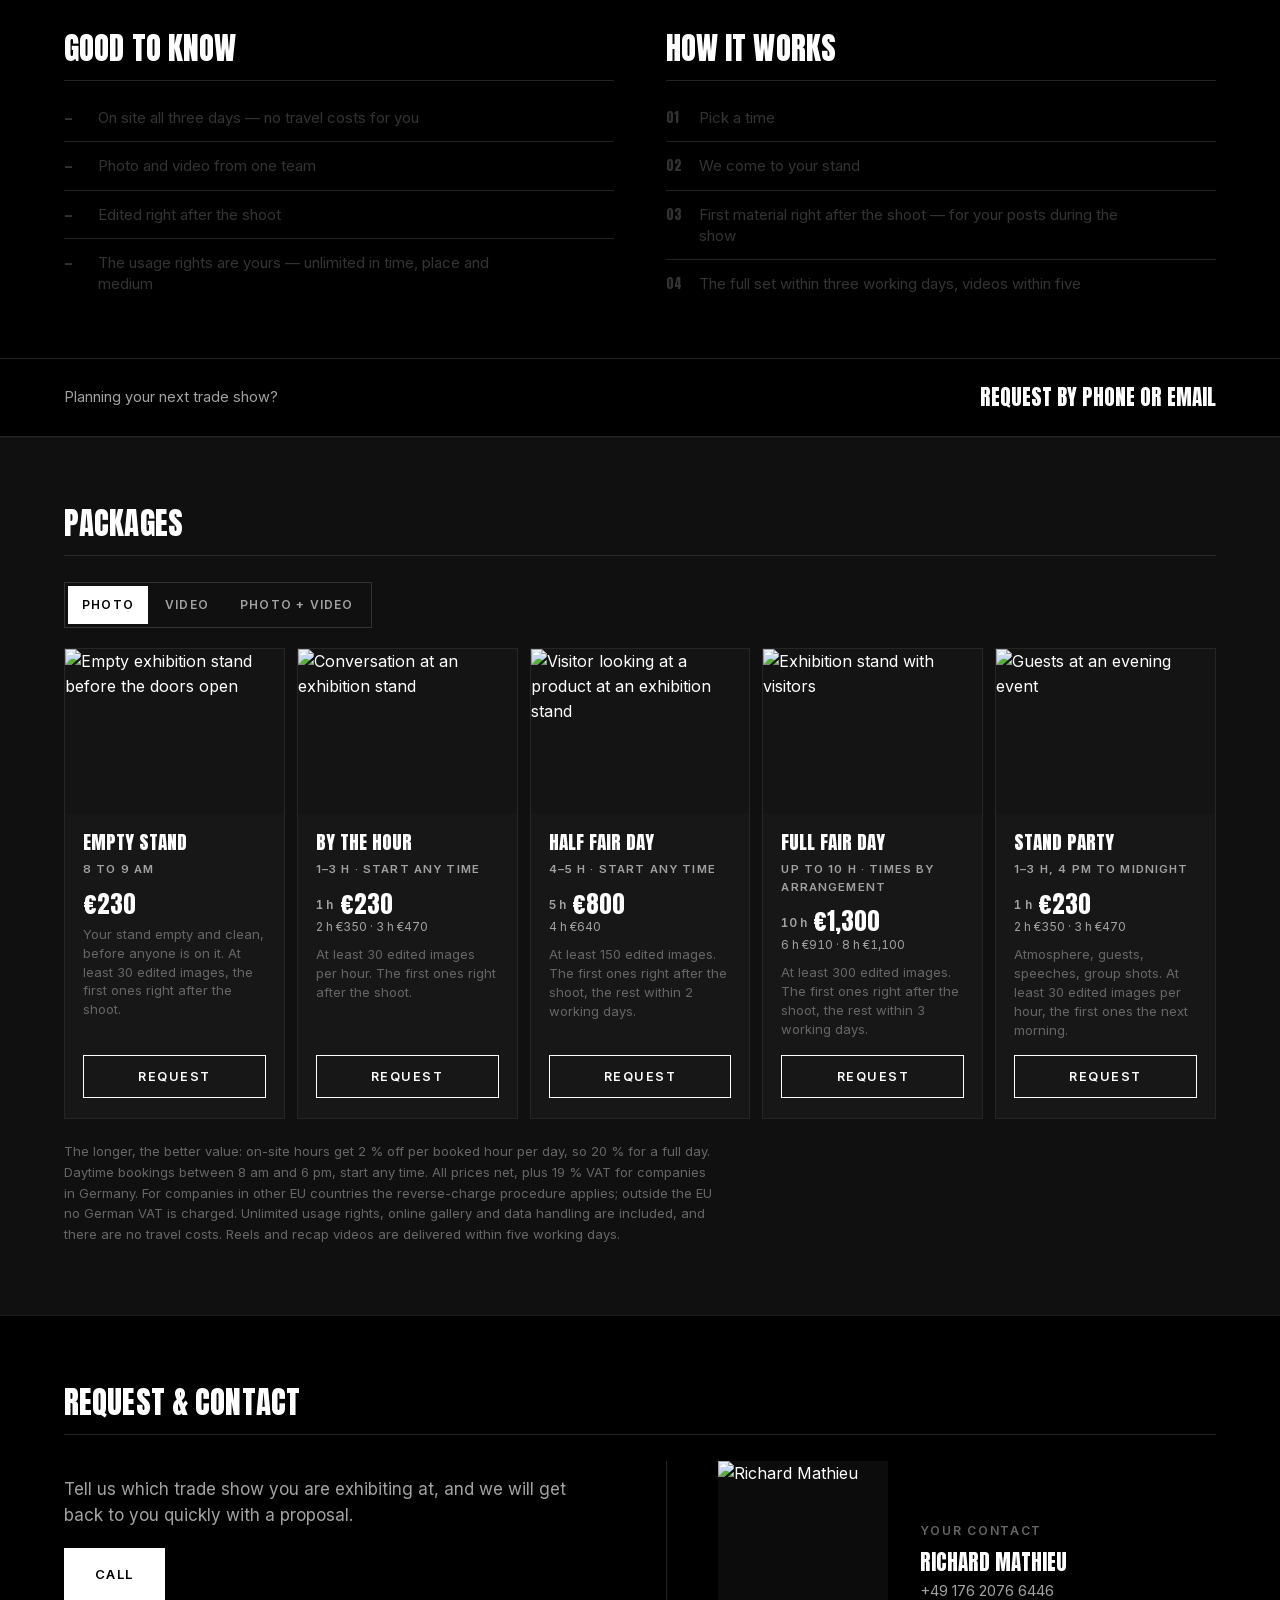
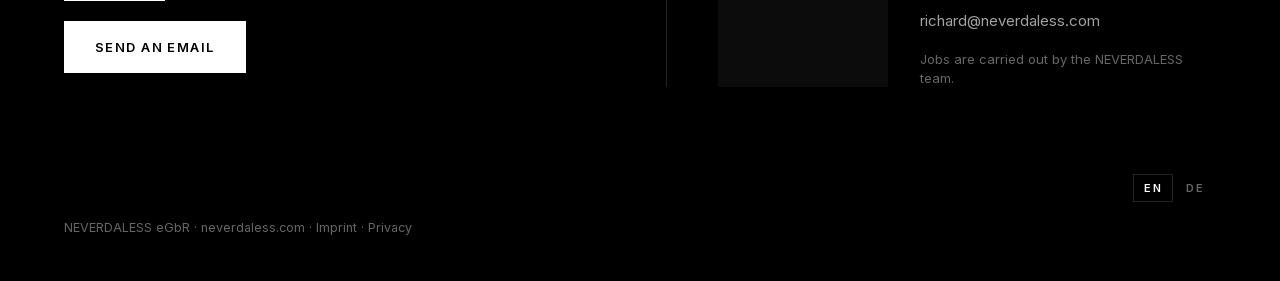
==== commit 99ed5c08: "Messeseite: ALUMINIUM-Bezüge und Wunschzeiten-Wähler entfernt, allgemeine Messeseite Co-Authored-By:" ====
--- a/index.html
+++ b/index.html
@@ -4,9 +4,9 @@
 <meta charset="utf-8">
 <meta name="viewport" content="width=device-width,initial-scale=1,viewport-fit=cover">
 <meta name="robots" content="noindex,nofollow">
-<meta name="description" content="Photo and video for your exhibition stand at ALUMINIUM 2026 in Düsseldorf, bookable by the hour. NEVERDALESS.">
+<meta name="description" content="Photo and video for your exhibition stand, bookable by the hour. NEVERDALESS.">
 <meta property="og:title" content="Exhibition Stand Documentation | NEVERDALESS">
-<meta property="og:description" content="Photo and video for your exhibition stand at ALUMINIUM 2026, bookable by the hour.">
+<meta property="og:description" content="Photo and video for your exhibition stand, bookable by the hour.">
 <meta property="og:image" content="https://static.wixstatic.com/media/fe18f9_3aad3841d3294165a005862a00bf77a9~mv2.jpg/v1/fill/w_1200,h_630,q_85/file.jpg">
 <meta name="theme-color" content="#000000">
 <link rel="icon" href="https://static.wixstatic.com/shapes/af249d_1c108b23d3884ca4b570a768c22b61ab.svg" type="image/svg+xml">
@@ -370,7 +370,7 @@
 
 <section class="hero bleed">
   <div class="hero-in">
-    <p class="fair" data-de="Jetzt buchbar: {fair} · {dates} · {city}">Now bookable: {fair} · {dates} · {city}</p>
+    <p class="fair" data-de="Für Ihre nächste Messe · deutschlandweit">For your next trade show · across Germany</p>
     <h1 data-de="Hochwertiger Stand. Klare Dokumentation.">A quality stand. Clear documentation.</h1>
     <div class="tags">
       <span data-de="Leerer Stand vor Messeöffnung">Empty stand before opening</span>
@@ -380,7 +380,7 @@
       <span data-de="Video &amp; Reels">Video &amp; reels</span>
       <span data-de="Erstes Material am selben Tag">First material the same day</span>
     </div>
-    <a class="cta" href="#booking" data-de="Kurzfristig auf der {fair} anfragen">Short-notice request at {fair}</a>
+    <a class="cta" href="#booking" data-de="Jetzt anfragen">Get in touch</a>
   </div>
 </section>
 
@@ -434,7 +434,7 @@
     </div>
   </div>
   <a class="jump" href="#booking">
-    <span class="jt" data-de="Wir sind vor Ort, {dates}.">We are on site, {dates}.</span>
+    <span class="jt" data-de="Planen Sie Ihre nächste Messe mit uns.">Planning your next trade show?</span>
     <span class="ja" data-de="Per Anruf oder Mail anfragen">Request by phone or email</span>
   </a>
 </section>
@@ -454,7 +454,7 @@
         <p class="pc-note" data-mode="0" data-de="Ihr Stand leer und aufgeräumt, bevor jemand darauf steht. Mind. 30 bearbeitete Bilder, die ersten direkt im Anschluss.">Your stand empty and clean, before anyone is on it. At least 30 edited images, the first ones right after the shoot.</p>
         <p class="pc-note" data-mode="1" data-de="Ihr Stand leer und aufgeräumt, bevor jemand darauf steht. Ein Reel (mind. 30 s), innerhalb von fünf Werktagen.">Your stand empty and clean, before anyone is on it. One reel (min. 30 s), within five working days.</p>
         <p class="pc-note" data-mode="2" data-de="Ihr Stand leer und aufgeräumt, bevor jemand darauf steht. Mind. 30 Bilder und ein Reel (mind. 30 s).">Your stand empty and clean, before anyone is on it. At least 30 images and one reel (min. 30 s).</p>
-        <a class="book-link" href="mailto:richard@neverdaless.com?subject=Request%20ALUMINIUM%202026%20%E2%80%93%20Empty%20stand" data-de="Anfragen">Request</a>
+        <a class="book-link" href="mailto:richard@neverdaless.com?subject=Trade%20show%20request%20%E2%80%93%20Empty%20stand" data-de="Anfragen">Request</a>
       </div>
     </article>
     <article class="pc-card">
@@ -467,7 +467,7 @@
         <p class="pc-note" data-mode="0" data-de="Mind. 30 bearbeitete Bilder pro Stunde. Die ersten direkt im Anschluss.">At least 30 edited images per hour. The first ones right after the shoot.</p>
         <p class="pc-note" data-mode="1" data-de="Ein Reel (mind. 30 s) pro Stunde, innerhalb von fünf Werktagen.">One reel (min. 30 s) per hour, within five working days.</p>
         <p class="pc-note" data-mode="2" data-de="Mind. 30 Bilder und ein Reel (mind. 30 s) pro Stunde. Erste Bilder direkt im Anschluss.">At least 30 images and one reel (min. 30 s) per hour. First images right after the shoot.</p>
-        <a class="book-link" href="mailto:richard@neverdaless.com?subject=Request%20ALUMINIUM%202026%20%E2%80%93%201%20hour" data-de="Anfragen">Request</a>
+        <a class="book-link" href="mailto:richard@neverdaless.com?subject=Trade%20show%20request%20%E2%80%93%201%20hour" data-de="Anfragen">Request</a>
       </div>
     </article>
     <article class="pc-card">
@@ -480,7 +480,7 @@
         <p class="pc-note" data-mode="0" data-de="Mind. 150 bearbeitete Bilder. Die ersten direkt im Anschluss, der Rest in 2 Werktagen.">At least 150 edited images. The first ones right after the shoot, the rest within 2 working days.</p>
         <p class="pc-note" data-mode="1" data-de="Short Recap (mind. 60 s) und 1 Reel, innerhalb von fünf Werktagen.">Short recap (min. 60 s) and 1 reel, within five working days.</p>
         <p class="pc-note" data-mode="2" data-de="Mind. 150 Bilder, Short Recap (mind. 60 s) und 1 Reel. Erste Bilder direkt im Anschluss.">At least 150 images, short recap (min. 60 s) and 1 reel. First images right after the shoot.</p>
-        <a class="book-link" href="mailto:richard@neverdaless.com?subject=Request%20ALUMINIUM%202026%20%E2%80%93%20Half%20day" data-de="Anfragen">Request</a>
+        <a class="book-link" href="mailto:richard@neverdaless.com?subject=Trade%20show%20request%20%E2%80%93%20Half%20day" data-de="Anfragen">Request</a>
       </div>
     </article>
     <article class="pc-card">
@@ -493,7 +493,7 @@
         <p class="pc-note" data-mode="0" data-de="Mind. 300 bearbeitete Bilder. Die ersten direkt im Anschluss, der Rest in 3 Werktagen.">At least 300 edited images. The first ones right after the shoot, the rest within 3 working days.</p>
         <p class="pc-note" data-mode="1" data-de="Long Recap (mind. 120 s) und 2 Reels, innerhalb von fünf Werktagen.">Long recap (min. 120 s) and 2 reels, within five working days.</p>
         <p class="pc-note" data-mode="2" data-de="Mind. 300 Bilder, Long Recap (mind. 120 s) und 2 Reels. Erste Bilder direkt im Anschluss.">At least 300 images, long recap (min. 120 s) and 2 reels. First images right after the shoot.</p>
-        <a class="book-link" href="mailto:richard@neverdaless.com?subject=Request%20ALUMINIUM%202026%20%E2%80%93%20Full%20day" data-de="Anfragen">Request</a>
+        <a class="book-link" href="mailto:richard@neverdaless.com?subject=Trade%20show%20request%20%E2%80%93%20Full%20day" data-de="Anfragen">Request</a>
       </div>
     </article>
     <article class="pc-card">
@@ -506,33 +506,20 @@
         <p class="pc-note" data-mode="0" data-de="Stimmung, Gäste, Reden, Gruppenbilder. Mind. 30 bearbeitete Bilder pro Stunde, die ersten am nächsten Morgen.">Atmosphere, guests, speeches, group shots. At least 30 edited images per hour, the first ones the next morning.</p>
         <p class="pc-note" data-mode="1" data-de="Stimmung, Gäste, Reden. Ein Reel (mind. 30 s) pro Stunde, innerhalb von fünf Werktagen.">Atmosphere, guests, speeches. One reel (min. 30 s) per hour, within five working days.</p>
         <p class="pc-note" data-mode="2" data-de="Stimmung, Gäste, Reden, Gruppenbilder. Mind. 30 Bilder und ein Reel (mind. 30 s) pro Stunde.">Atmosphere, guests, speeches, group shots. At least 30 images and one reel (min. 30 s) per hour.</p>
-        <a class="book-link" href="mailto:richard@neverdaless.com?subject=Request%20ALUMINIUM%202026%20%E2%80%93%20Stand%20party" data-de="Anfragen">Request</a>
+        <a class="book-link" href="mailto:richard@neverdaless.com?subject=Trade%20show%20request%20%E2%80%93%20Stand%20party" data-de="Anfragen">Request</a>
       </div>
     </article>
   </div>
-  <div class="flex-bar tw" id="wunschzeit">
-    <div class="fb-text">
-      <span class="fb-h" data-de="Eigene Zeiten wählen">Pick your own times</span>
-      <span class="fb-t" data-de="Tippen oder ziehen Sie die Stunden, die Sie brauchen – auch mehrere Blöcke und über mehrere Tage. Der Preis rechnet sich automatisch, wir melden uns sofort.">Tap or drag the hours you need – several blocks and several days are fine. The price updates automatically, we get back to you right away.</span>
-    </div>
-    <div class="tw-grid" role="group" aria-label="Hours"></div>
-    <div class="tw-out" aria-live="polite"></div>
-    <div class="tw-actions">
-      <a class="book-link tw-send" href="#" data-de="Zeiten per Mail anfragen">Request these times by email</a>
-      <button type="button" class="tw-reset" data-de="Auswahl löschen">Clear selection</button>
-    </div>
-    <span class="fb-t tw-else"><span data-de="Etwas ganz anderes?">Something else entirely?</span> <a class="fb-link" href="#kontakt" data-de="Zum Kontakt">Get in touch</a></span>
-  </div>
-  <p class="fine" data-de="Je länger, desto günstiger: Auf die Stunden vor Ort gibt es 2 % Rabatt je gebuchter Stunde am Tag, beim ganzen Tag also 20 %. Jede Stundenzahl dazwischen rechnet der Wunschzeiten-Wähler genau aus. Termine am Tag zwischen 8 und 18 Uhr, Beginn frei wählbar. Alle Preise netto, für Unternehmen in Deutschland zzgl. 19 % USt. Für Unternehmen aus dem EU-Ausland gilt das Reverse-Charge-Verfahren, außerhalb der EU fällt keine deutsche USt an. Unbeschränkte Nutzungsrechte, Onlinegalerie und Datenhandling sind enthalten, Anfahrt fällt nicht an. Reels und Recap-Videos kommen innerhalb von fünf Werktagen.">The longer, the better value: on-site hours get 2&nbsp;% off per booked hour per day, so 20&nbsp;% for a full day. The time picker above calculates any number of hours in between. Daytime bookings between 8 am and 6 pm, start any time. All prices net, plus 19&nbsp;% VAT for companies in Germany. For companies in other EU countries the reverse-charge procedure applies; outside the EU no German VAT is charged. Unlimited usage rights, online gallery and data handling are included, and there are no travel costs. Reels and recap videos are delivered within five working days.</p>
+  <p class="fine" data-de="Je länger, desto günstiger: Auf die Stunden vor Ort gibt es 2 % Rabatt je gebuchter Stunde am Tag, beim ganzen Tag also 20 %. Termine am Tag zwischen 8 und 18 Uhr, Beginn frei wählbar. Alle Preise netto, für Unternehmen in Deutschland zzgl. 19 % USt. Für Unternehmen aus dem EU-Ausland gilt das Reverse-Charge-Verfahren, außerhalb der EU fällt keine deutsche USt an. Unbeschränkte Nutzungsrechte, Onlinegalerie und Datenhandling sind enthalten, Anfahrt fällt nicht an. Reels und Recap-Videos kommen innerhalb von fünf Werktagen.">The longer, the better value: on-site hours get 2&nbsp;% off per booked hour per day, so 20&nbsp;% for a full day. Daytime bookings between 8 am and 6 pm, start any time. All prices net, plus 19&nbsp;% VAT for companies in Germany. For companies in other EU countries the reverse-charge procedure applies; outside the EU no German VAT is charged. Unlimited usage rights, online gallery and data handling are included, and there are no travel costs. Reels and recap videos are delivered within five working days.</p>
 </section>
 
 <section class="bleed rise" id="booking">
   <p class="label" data-de="Anfrage &amp; Kontakt">Request &amp; contact</p>
   <div class="bk-grid">
     <div class="book">
-      <p class="sub" style="color:var(--ink-2);max-width:48ch" data-de="Wir sind auf der {fair} vor Ort. Kurzfristige Buchungen einfach per Anruf oder Mail, wir melden uns sofort.">We are on site at {fair}. For short-notice bookings, simply call or email and we will get back to you right away.</p>
+      <p class="sub" style="color:var(--ink-2);max-width:48ch" data-de="Sagen Sie uns, auf welcher Messe Sie ausstellen. Wir melden uns schnell mit einem Vorschlag.">Tell us which trade show you are exhibiting at, and we will get back to you quickly with a proposal.</p>
       <a class="cta" href="tel:+4917620766446" data-de="Anrufen">Call</a>
-      <a class="cta" href="mailto:richard@neverdaless.com?subject=Request%20ALUMINIUM%202026" data-de="Mail schreiben">Send an email</a>
+      <a class="cta" href="mailto:richard@neverdaless.com?subject=Trade%20show%20request" data-de="Mail schreiben">Send an email</a>
     </div>
     <div class="solo" id="kontakt">
       <div class="pic"><img src="https://static.wixstatic.com/media/fe18f9_8ae311d345a8436ba054f29201dc0108~mv2.jpg/v1/fill/w_520,h_694,fp_0.54_0.31,q_85/file.jpg" alt="Richard Mathieu" loading="lazy"></div>
@@ -560,7 +547,7 @@
 <script>
 (function(){
   /* ===== MESSE — nur diese Zeilen für eine andere Messe ändern ===== */
-  var FAIR = { name: "ALUMINIUM 2026", city: "Düsseldorf", en: "6–8 October", de: "6. bis 8. Oktober" };
+  var FAIR = { name: "", city: "", en: "", de: "" };  // derzeit keine bestimmte Messe (ALUMINIUM 2026 vorbei)
   /* ================================================================= */
   function fill(t, lang){
     return t.replace(/\{fair\}/g, FAIR.name).replace(/\{city\}/g, FAIR.city)
@@ -812,7 +799,7 @@
     if(!lines.length){ out.innerHTML=L==="de"?"Noch keine Stunden gewählt.":"No hours selected yet."; send.setAttribute("aria-disabled","true"); send.href="#"; return; }
     out.innerHTML=lines.join("<br>")+'<div class="tw-sum">'+svc+" · "+(open?(L==="de"?"ab ":"from "):"")+fmt(total)+(L==="de"?" netto":" net")+"</div>";
     send.removeAttribute("aria-disabled");
-    var subj=L==="de"?"Anfrage Wunschzeiten ALUMINIUM 2026":"Custom times request ALUMINIUM 2026";
+    var subj=L==="de"?"Anfrage Wunschzeiten":"Custom times request";
     var body=L==="de"
       ? "Guten Tag Herr Mathieu,\n\nwir möchten folgende Zeiten anfragen:\n"+mail.join("\n")+"\nLeistung: "+svc+"\nRichtwert laut Seite: "+fmt(total)+" netto\n\nFirma und Stand:\nAnsprechpartner vor Ort + Handy:\n\nViele Grüße"
       : "Hello Mr Mathieu,\n\nwe would like to request these times:\n"+mail.join("\n")+"\nService: "+svc+"\nGuide price from the page: "+fmt(total)+" net\n\nCompany and stand:\nContact on site + mobile:\n\nBest regards";
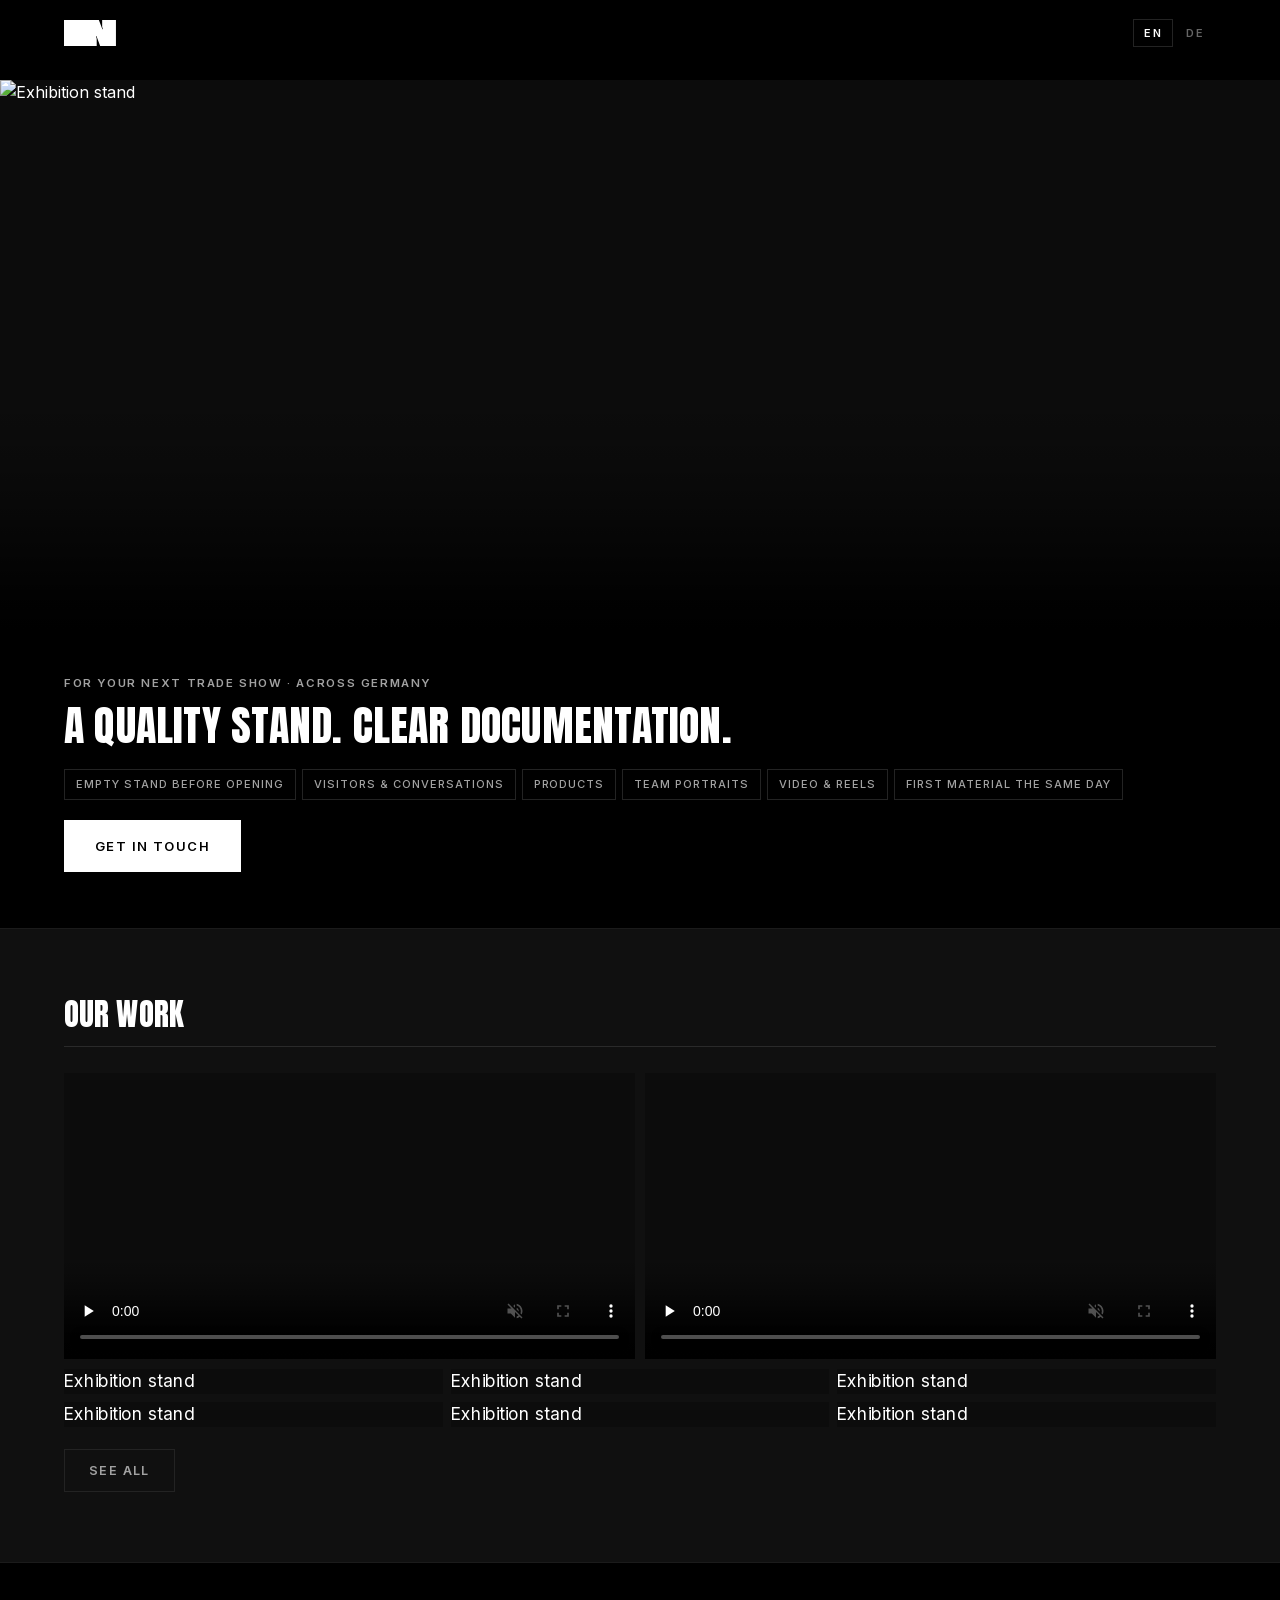
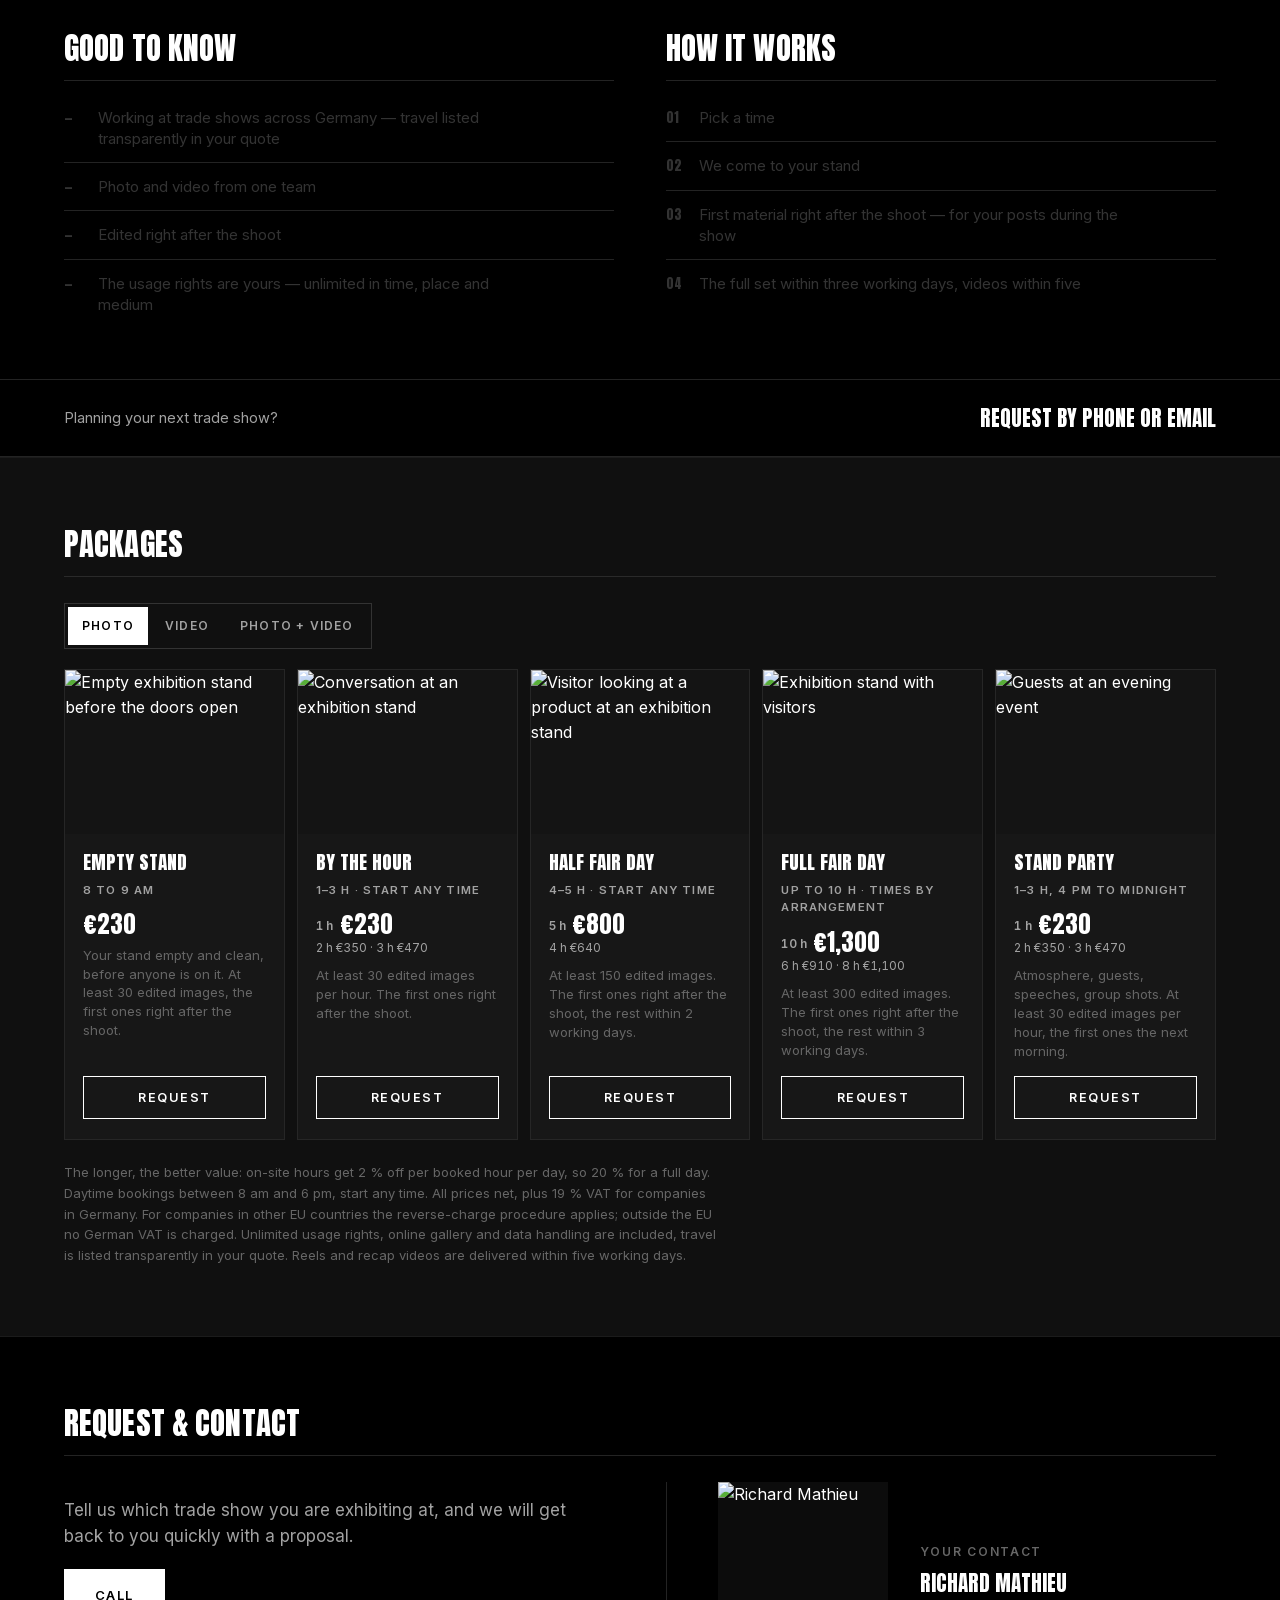
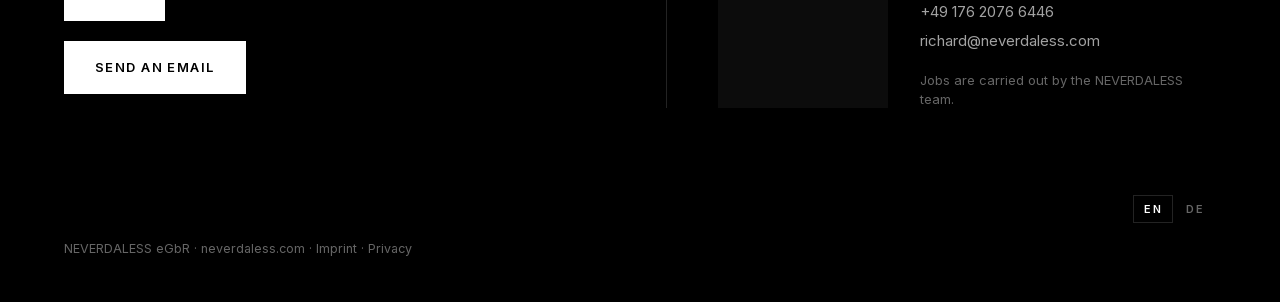
==== commit 05fcaf63: "Messeseite: Anfahrt messeneutral formuliert (nicht mehr 'alle drei Messetage') Co-Authored-By: Claud" ====
--- a/index.html
+++ b/index.html
@@ -417,7 +417,7 @@
     <div>
       <p class="label" data-de="Gut zu wissen">Good to know</p>
       <ul class="lens">
-        <li><span class="n">—</span><span class="tx" data-de="Alle drei Messetage vor Ort — keine Anfahrtskosten für Sie">On site all three days — no travel costs for you</span></li>
+        <li><span class="n">—</span><span class="tx" data-de="Deutschlandweit auf Messen im Einsatz — Anfahrt transparent im Angebot">Working at trade shows across Germany — travel listed transparently in your quote</span></li>
         <li><span class="n">—</span><span class="tx" data-de="Foto und Video aus einer Hand">Photo and video from one team</span></li>
         <li><span class="n">—</span><span class="tx" data-de="Bearbeitet direkt im Anschluss">Edited right after the shoot</span></li>
         <li><span class="n">—</span><span class="tx" data-de="Die Nutzungsrechte gehören Ihnen — zeitlich, räumlich und medial unbeschränkt">The usage rights are yours — unlimited in time, place and medium</span></li>
@@ -510,7 +510,7 @@
       </div>
     </article>
   </div>
-  <p class="fine" data-de="Je länger, desto günstiger: Auf die Stunden vor Ort gibt es 2 % Rabatt je gebuchter Stunde am Tag, beim ganzen Tag also 20 %. Termine am Tag zwischen 8 und 18 Uhr, Beginn frei wählbar. Alle Preise netto, für Unternehmen in Deutschland zzgl. 19 % USt. Für Unternehmen aus dem EU-Ausland gilt das Reverse-Charge-Verfahren, außerhalb der EU fällt keine deutsche USt an. Unbeschränkte Nutzungsrechte, Onlinegalerie und Datenhandling sind enthalten, Anfahrt fällt nicht an. Reels und Recap-Videos kommen innerhalb von fünf Werktagen.">The longer, the better value: on-site hours get 2&nbsp;% off per booked hour per day, so 20&nbsp;% for a full day. Daytime bookings between 8 am and 6 pm, start any time. All prices net, plus 19&nbsp;% VAT for companies in Germany. For companies in other EU countries the reverse-charge procedure applies; outside the EU no German VAT is charged. Unlimited usage rights, online gallery and data handling are included, and there are no travel costs. Reels and recap videos are delivered within five working days.</p>
+  <p class="fine" data-de="Je länger, desto günstiger: Auf die Stunden vor Ort gibt es 2 % Rabatt je gebuchter Stunde am Tag, beim ganzen Tag also 20 %. Termine am Tag zwischen 8 und 18 Uhr, Beginn frei wählbar. Alle Preise netto, für Unternehmen in Deutschland zzgl. 19 % USt. Für Unternehmen aus dem EU-Ausland gilt das Reverse-Charge-Verfahren, außerhalb der EU fällt keine deutsche USt an. Unbeschränkte Nutzungsrechte, Onlinegalerie und Datenhandling sind enthalten, Anfahrt wird im Angebot transparent ausgewiesen. Reels und Recap-Videos kommen innerhalb von fünf Werktagen.">The longer, the better value: on-site hours get 2&nbsp;% off per booked hour per day, so 20&nbsp;% for a full day. Daytime bookings between 8 am and 6 pm, start any time. All prices net, plus 19&nbsp;% VAT for companies in Germany. For companies in other EU countries the reverse-charge procedure applies; outside the EU no German VAT is charged. Unlimited usage rights, online gallery and data handling are included, travel is listed transparently in your quote. Reels and recap videos are delivered within five working days.</p>
 </section>
 
 <section class="bleed rise" id="booking">
@@ -547,7 +547,7 @@
 <script>
 (function(){
   /* ===== MESSE — nur diese Zeilen für eine andere Messe ändern ===== */
-  var FAIR = { name: "", city: "", en: "", de: "" };  // derzeit keine bestimmte Messe (ALUMINIUM 2026 vorbei)
+  var FAIR = { name: "", city: "", en: "", de: "" };  // derzeit keine bestimmte Messe
   /* ================================================================= */
   function fill(t, lang){
     return t.replace(/\{fair\}/g, FAIR.name).replace(/\{city\}/g, FAIR.city)
